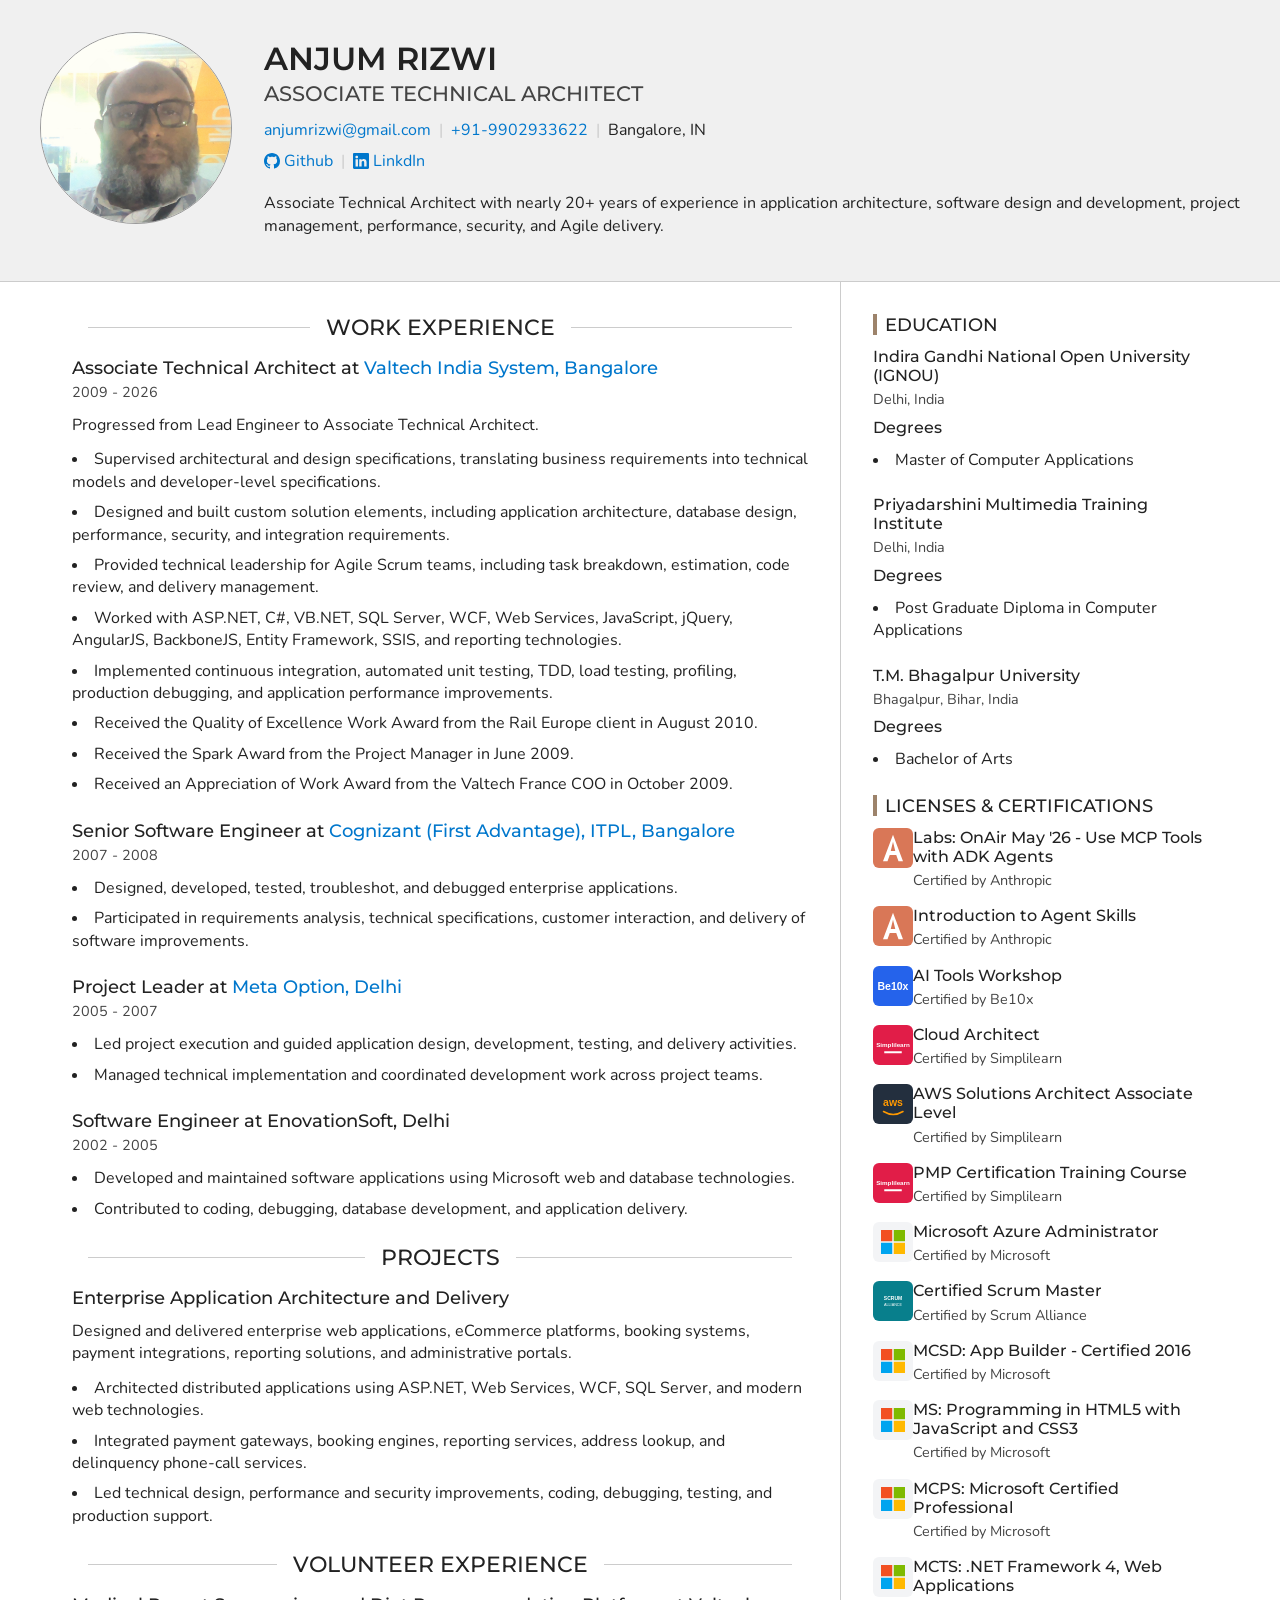
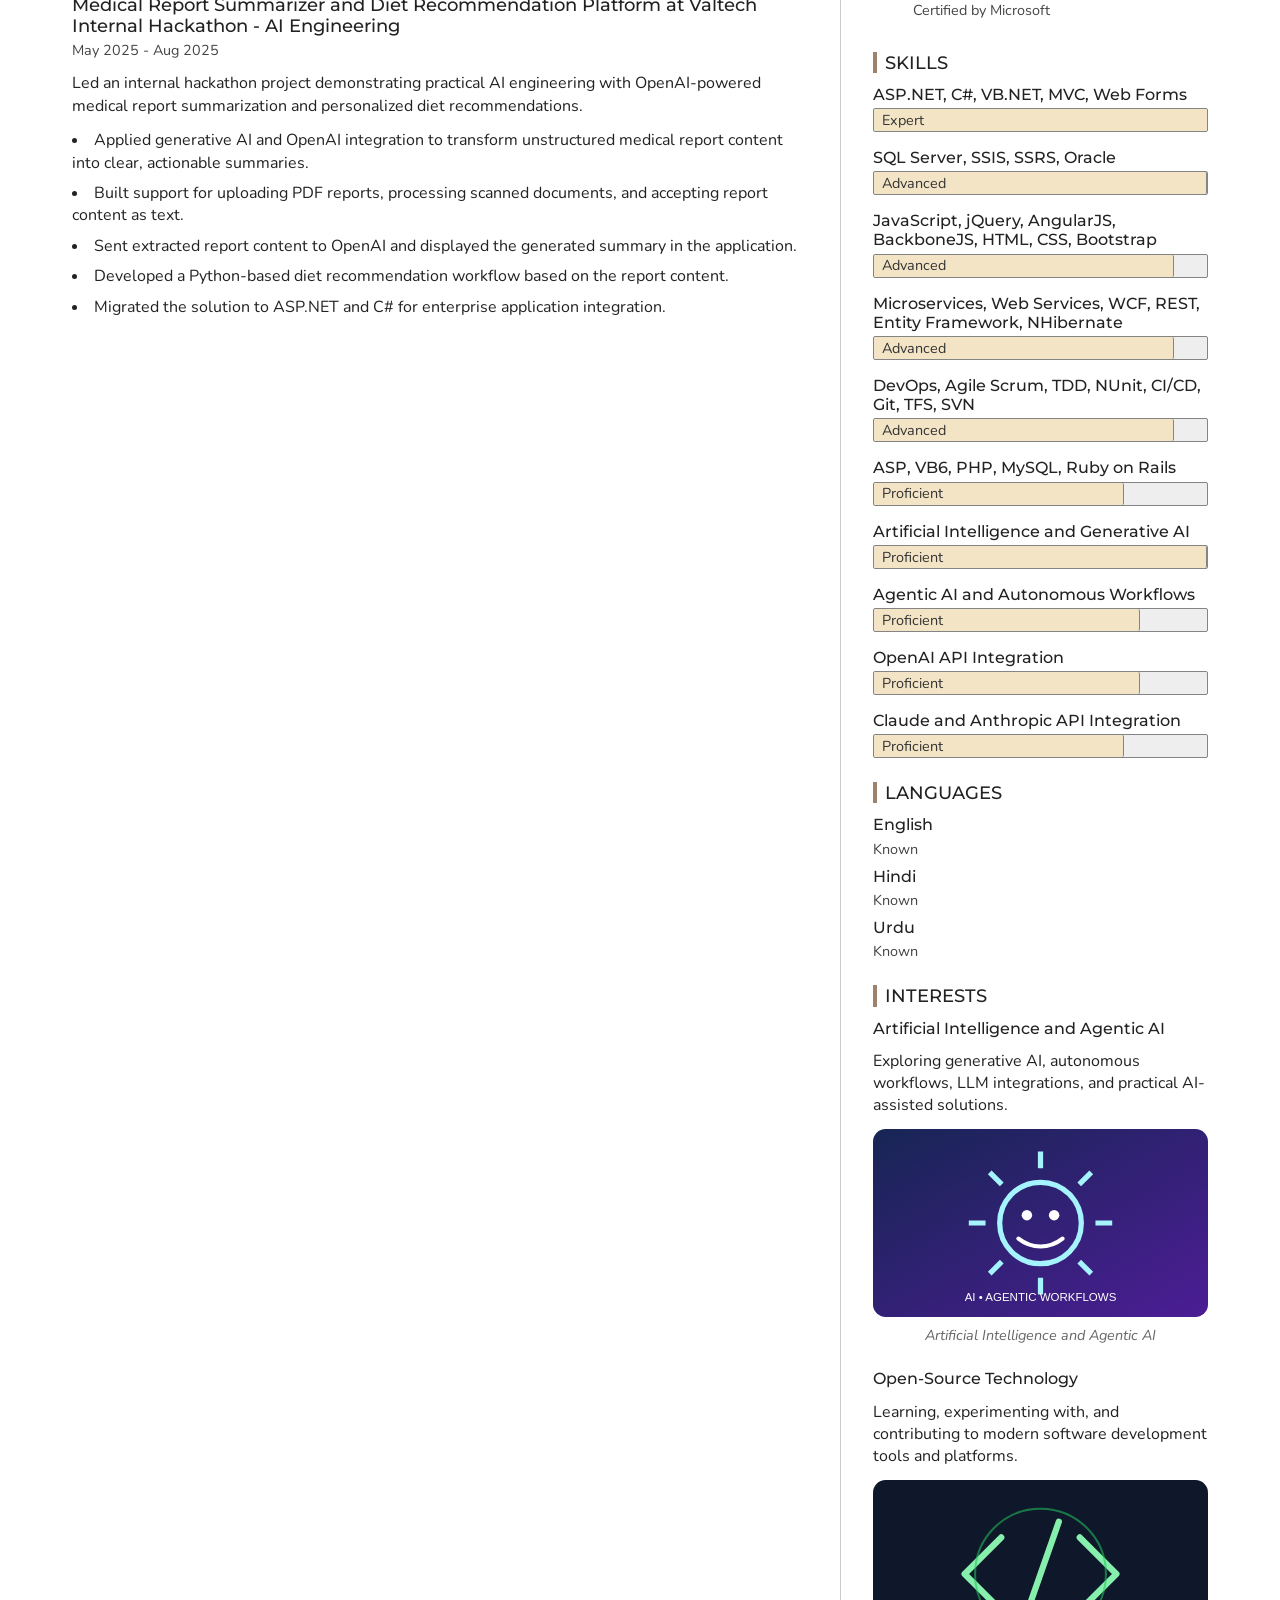
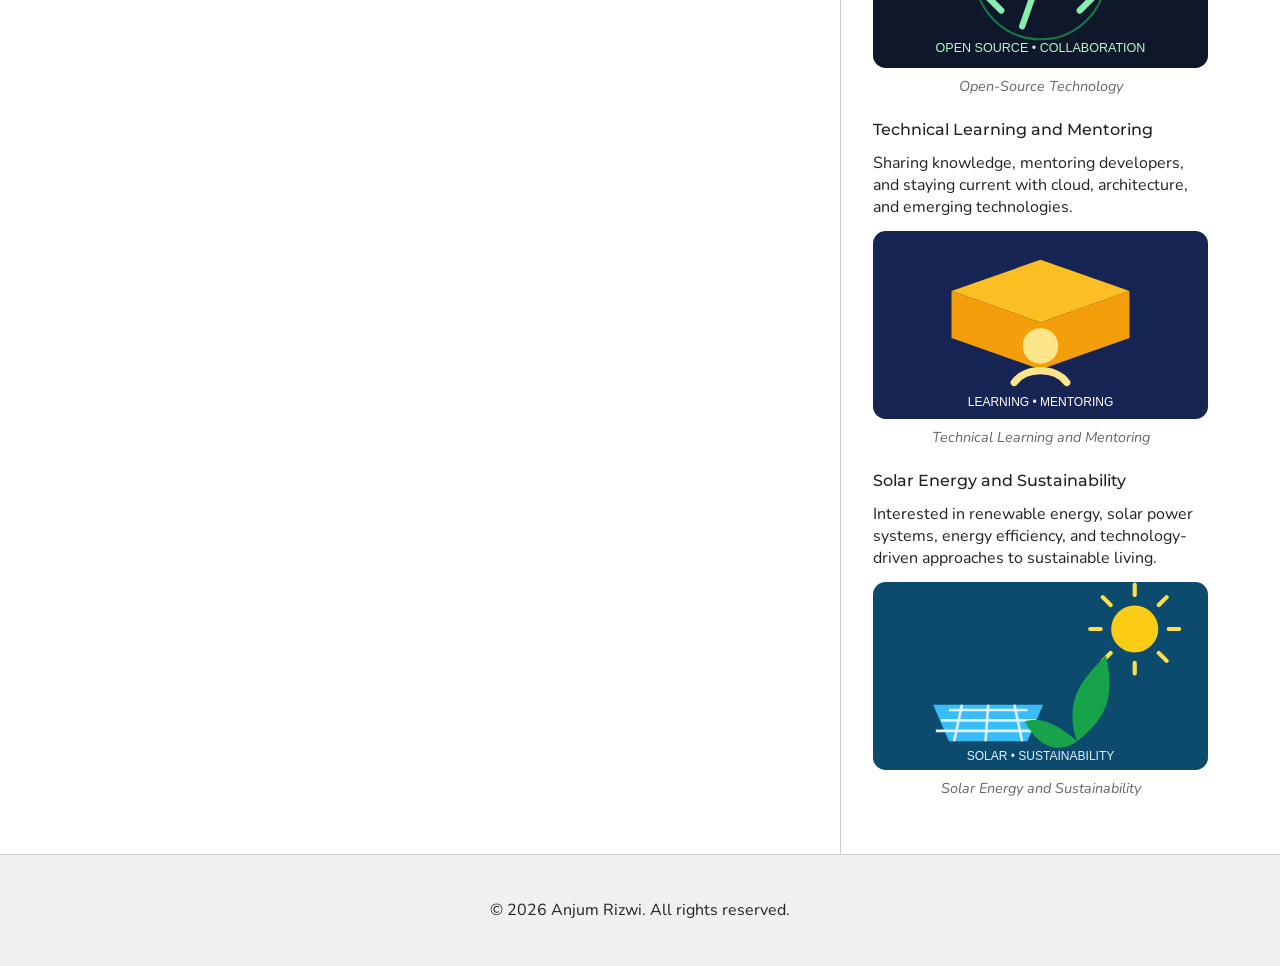
==== index.html @ 86818252 "Add Valtech recognition awards" ====
<!DOCTYPE html>
<html lang="en">
  <head>
    <meta charset="utf-8">
    <meta name="viewport" content="width=device-width, initial-scale=1">

    <!-- Site Info -->
    <title>Anjum Rizwi - Portfolio</title>
    <meta name="description" content="Anjum Rizwi - Associate Technical Architect with nearly 20+ years of experience in application architecture, software design and development, project management, performance, security, and Agile delivery.">
    <meta name="author" content="Anjum Rizwi">

    <!-- Open Graph Tags: The title of the page for social media sharing. It can match the title tag or be more descriptive. -->
    <meta property="og:title" content="Anjum Rizwi">

    <!-- Open Graph Tags: Typically set to "website" for static sites or "article" for content-heavy pages. -->
    <meta property="og:type" content="website">

    <!-- Open Graph Tags: The URL of the page, used to ensure link previews resolve to the correct page. -->
    <meta property="og:url" content="/index.html">

    <!-- Open Graph Tags: URL of an image that represents the page. Useful for link previews. -->
    <meta property="og:image" content="/portfolio_media/profile.jpg">

    <!-- Open Graph Tags: Provides an alternative text for the image to improve accessibility. -->
    <meta property="og:image:alt" content="Anjum Rizwi Profile Image">

    <!-- Preconnect for Google Fonts -->
    <link rel="preconnect" href="https://fonts.googleapis.com">
    <link rel="preconnect" href="https://fonts.gstatic.com" crossorigin>

    <!-- Custom Font -->
    <link href="https://fonts.googleapis.com/css2?family=Montserrat:ital,wght@0,100..900;1,100..900&family=Nunito:ital,wght@0,200..1000;1,200..1000&display=swap"
          rel="stylesheet">

    <!-- Stylesheet -->
    <link rel="stylesheet" href="css/modern_normalize.css" />
    <link rel="stylesheet" href="css/html5bp.css">
    <link rel="stylesheet" href="css/main.css">

    <!-- Set a theme color that matches your website's primary color -->
    <meta name="theme-color" content="#fafafa">

    <!-- Favicon for all browsers -->
    <link rel="icon" href="/favicon.ico" sizes="any">
    <link rel="icon" href="/icon.svg" type="image/svg+xml">

    <!-- Apple touch icon for iOS devices -->
    <link rel="apple-touch-icon" sizes="180x180" href="/icon.png">

    <!-- Web app manifest for Progressive Web Apps -->
    <link rel="manifest" href="/site.webmanifest">

    <!-- Content Security Policy: Uncomment to enhance security by restricting where content can be loaded from (useful for preventing certain attacks like XSS). Update if adding external sources (e.g., Google Fonts, Bootstrap CDN, analytics, etc). -->
    <!-- <meta http-equiv="Content-Security-Policy" content=" default-src 'self'; script-src 'self' code.jquery.com; style-src 'self' fonts.googleapis.com; font-src fonts.gstatic.com; img-src 'self' images.examplecdn.com; "> -->
  </head>

  <body>
    <header class="page-header">
      <div class="container">
        <div class="header-top flex-responsive">
          
            <img class="header-image"
                 width="256"
                 height="256"
                 src="portfolio_media/profile.jpg"
                 alt="Anjum Rizwi Profile Image" />
          
          <div class="header-info">
            <h1>Anjum Rizwi</h1>
            <h2 class="header-label">Associate Technical Architect</h2>
            
              <address>
                <ul class="inline-list flex-responsive">
                  
                    <li>
                      <a href="mailto:anjumrizwi@gmail.com">anjumrizwi@gmail.com</a>
                    </li>
                  
                  
                    <li>
                      <a href="tel:+919902933622">+91-9902933622</a>
                    </li>
                  
                  <li>Bangalore, IN</li>
                </ul>
              </address>
            
            
              <ul class="inline-list flex-responsive">
                
                  <li>
                    <a href="https://github.com/anjumrizwi"
                       rel="noopener noreferrer"
                       aria-label="Github"
                       class="link-with-icon">
                      <svg aria-hidden="true"
     xmlns="http://www.w3.org/2000/svg"
     role="img"
     width="16"
     height="16"
     fill="currentColor"
     class="bi bi-github"
     viewBox="0 0 16 16">
  <path d="M8 0C3.58 0 0 3.58 0 8c0 3.54 2.29 6.53 5.47 7.59.4.07.55-.17.55-.38 0-.19-.01-.82-.01-1.49-2.01.37-2.53-.49-2.69-.94-.09-.23-.48-.94-.82-1.13-.28-.15-.68-.52-.01-.53.63-.01 1.08.58 1.23.82.72 1.21 1.87.87 2.33.66.07-.52.28-.87.51-1.07-1.78-.2-3.64-.89-3.64-3.95 0-.87.31-1.59.82-2.15-.08-.2-.36-1.02.08-2.12 0 0 .67-.21 2.2.82.64-.18 1.32-.27 2-.27s1.36.09 2 .27c1.53-1.04 2.2-.82 2.2-.82.44 1.1.16 1.92.08 2.12.51.56.82 1.27.82 2.15 0 3.07-1.87 3.75-3.65 3.95.29.25.54.73.54 1.48 0 1.07-.01 1.93-.01 2.2 0 .21.15.46.55.38A8.01 8.01 0 0 0 16 8c0-4.42-3.58-8-8-8" />
</svg>

                      Github
                    </a>
                  </li>
                
                  <li>
                    <a href="https://www.linkedin.com/in/anjumrizwi/"
                       rel="noopener noreferrer"
                       aria-label="LinkdIn"
                       class="link-with-icon">
                      <svg aria-hidden="true"
     xmlns="http://www.w3.org/2000/svg"
     role="img"
     width="16"
     height="16"
     fill="currentColor"
     class="bi bi-linkedin"
     viewBox="0 0 16 16">
  <path d="M0 1.146C0 .513.526 0 1.175 0h13.65C15.474 0 16 .513 16 1.146v13.708c0 .633-.526 1.146-1.175 1.146H1.175C.526 16 0 15.487 0 14.854zm4.943 12.248V6.169H2.542v7.225zm-1.2-8.212c.837 0 1.358-.554 1.358-1.248-.015-.709-.52-1.248-1.342-1.248S2.4 3.226 2.4 3.934c0 .694.521 1.248 1.327 1.248zm4.908 8.212V9.359c0-.216.016-.432.08-.586.173-.431.568-.878 1.232-.878.869 0 1.216.662 1.216 1.634v3.865h2.401V9.25c0-2.22-1.184-3.252-2.764-3.252-1.274 0-1.845.7-2.165 1.193v.025h-.016l.016-.025V6.169h-2.4c.03.678 0 7.225 0 7.225z" />
</svg>

                      LinkdIn
                    </a>
                  </li>
                
              </ul>
            
            <p class="header-summary">Associate Technical Architect with nearly 20+ years of experience in application architecture, software design and development, project management, performance, security, and Agile delivery.</p>
          </div>
        </div>
      </div>
    </header>

    <div class="page-content">
      <div class="container">
        <main>
          
            <section>
              <h2 class="section-heading">Work Experience</h2>
              
                <section>
                  <h3>
                    
                      Associate Technical Architect at <a href="https://www.valtech.com/en-in/">Valtech India System, Bangalore</a>
                    
                  </h3>
                  
                    <p class="section-label">2009 - 2026</p>
                  
                  <p>Progressed from Lead Engineer to Associate Technical Architect.</p>
                  
                    <ul>
                      <li>Supervised architectural and design specifications, translating business requirements into technical models and developer-level specifications.</li><li>Designed and built custom solution elements, including application architecture, database design, performance, security, and integration requirements.</li><li>Provided technical leadership for Agile Scrum teams, including task breakdown, estimation, code review, and delivery management.</li><li>Worked with ASP.NET, C#, VB.NET, SQL Server, WCF, Web Services, JavaScript, jQuery, AngularJS, BackboneJS, Entity Framework, SSIS, and reporting technologies.</li><li>Implemented continuous integration, automated unit testing, TDD, load testing, profiling, production debugging, and application performance improvements.</li><li>Received the Quality of Excellence Work Award from the Rail Europe client in August 2010.</li><li>Received the Spark Award from the Project Manager in June 2009.</li><li>Received an Appreciation of Work Award from the Valtech France COO in October 2009.</li>
                    </ul>
                  
                </section>
              
                <section>
                  <h3>
                    
                      Senior Software Engineer at <a href="https://fadv.com/india/">Cognizant (First Advantage), ITPL, Bangalore</a>
                    
                  </h3>
                  
                    <p class="section-label">2007 - 2008</p>
                  
                  
                  
                    <ul>
                      <li>Designed, developed, tested, troubleshot, and debugged enterprise applications.</li><li>Participated in requirements analysis, technical specifications, customer interaction, and delivery of software improvements.</li>
                    </ul>
                  
                </section>
              
                <section>
                  <h3>
                    
                      Project Leader at <a href="https://www.metaoption.com/">Meta Option, Delhi</a>
                    
                  </h3>
                  
                    <p class="section-label">2005 - 2007</p>
                  
                  
                  
                    <ul>
                      <li>Led project execution and guided application design, development, testing, and delivery activities.</li><li>Managed technical implementation and coordinated development work across project teams.</li>
                    </ul>
                  
                </section>
              
                <section>
                  <h3>
                    
                      Software Engineer at EnovationSoft, Delhi
                    
                  </h3>
                  
                    <p class="section-label">2002 - 2005</p>
                  
                  
                  
                    <ul>
                      <li>Developed and maintained software applications using Microsoft web and database technologies.</li><li>Contributed to coding, debugging, database development, and application delivery.</li>
                    </ul>
                  
                </section>
              
            </section>
          

          
            <section>
              <h2 class="section-heading">Projects</h2>
              
                <section>
                  <h3>
                    
                      Enterprise Application Architecture and Delivery
                    
                  </h3>
                  <p>Designed and delivered enterprise web applications, eCommerce platforms, booking systems, payment integrations, reporting solutions, and administrative portals.</p>
                  
                    <ul>
                      <li>Architected distributed applications using ASP.NET, Web Services, WCF, SQL Server, and modern web technologies.</li><li>Integrated payment gateways, booking engines, reporting services, address lookup, and delinquency phone-call services.</li><li>Led technical design, performance and security improvements, coding, debugging, testing, and production support.</li>
                    </ul>
                  
                  
                </section>
              
            </section>
          

          
            <section>
              <h2 class="section-heading">Volunteer Experience</h2>
              
                <section>
                  <h3>
                    
                      Medical Report Summarizer and Diet Recommendation Platform at Valtech Internal Hackathon - AI Engineering
                    
                  </h3>
                  
                    <p class="section-label">May 2025 - Aug 2025</p>
                  
                  <p>Led an internal hackathon project demonstrating practical AI engineering with OpenAI-powered medical report summarization and personalized diet recommendations.</p>
                  
                    <ul>
                      <li>Applied generative AI and OpenAI integration to transform unstructured medical report content into clear, actionable summaries.</li><li>Built support for uploading PDF reports, processing scanned documents, and accepting report content as text.</li><li>Sent extracted report content to OpenAI and displayed the generated summary in the application.</li><li>Developed a Python-based diet recommendation workflow based on the report content.</li><li>Migrated the solution to ASP.NET and C# for enterprise application integration.</li>
                    </ul>
                  
                </section>
              
            </section>
          

          
        </main>

        <!-- Sidebar Section -->
        <aside>
          
            <section>
              <h2 class="section-heading">Education</h2>
              
                <section>
                  <h3>
                    
                      Indira Gandhi National Open University (IGNOU)
                    
                  </h3>
                  <p class="section-label">Delhi, India</p>
                  
                    <h4>Degrees</h4>
                    <ul>
                      <li>Master of Computer Applications</li>
                    </ul>
                  
                  
                  
                </section>
              
                <section>
                  <h3>
                    
                      Priyadarshini Multimedia Training Institute
                    
                  </h3>
                  <p class="section-label">Delhi, India</p>
                  
                    <h4>Degrees</h4>
                    <ul>
                      <li>Post Graduate Diploma in Computer Applications</li>
                    </ul>
                  
                  
                  
                </section>
              
                <section>
                  <h3>
                    
                      T.M. Bhagalpur University
                    
                  </h3>
                  <p class="section-label">Bhagalpur, Bihar, India</p>
                  
                    <h4>Degrees</h4>
                    <ul>
                      <li>Bachelor of Arts</li>
                    </ul>
                  
                  
                  
                </section>
              
            </section>
          

          
            <section>
              <h2 class="section-heading">Licenses &amp; Certifications</h2>
              <ul class="unstyled-list">
                
                  <li>
                    <div class="flex-responsive">
                      <img width="40"
                           height="40"
                           src="img/certifications/anthropic.svg"
                           alt="Anthropic logo">
                      <div>
                        <h3>Labs: OnAir May &#39;26 - Use MCP Tools with ADK Agents</h3>
                        <p class="section-label">Certified by Anthropic</p>
                      </div>
                    </div>
                  </li>
                
                  <li>
                    <div class="flex-responsive">
                      <img width="40"
                           height="40"
                           src="img/certifications/anthropic.svg"
                           alt="Anthropic logo">
                      <div>
                        <h3>Introduction to Agent Skills</h3>
                        <p class="section-label">Certified by Anthropic</p>
                      </div>
                    </div>
                  </li>
                
                  <li>
                    <div class="flex-responsive">
                      <img width="40"
                           height="40"
                           src="img/certifications/be10x.svg"
                           alt="Be10x logo">
                      <div>
                        <h3>AI Tools Workshop</h3>
                        <p class="section-label">Certified by Be10x</p>
                      </div>
                    </div>
                  </li>
                
                  <li>
                    <div class="flex-responsive">
                      <img width="40"
                           height="40"
                           src="img/certifications/simplilearn.svg"
                           alt="Simplilearn logo">
                      <div>
                        <h3>Cloud Architect</h3>
                        <p class="section-label">Certified by Simplilearn</p>
                      </div>
                    </div>
                  </li>
                
                  <li>
                    <div class="flex-responsive">
                      <img width="40"
                           height="40"
                           src="img/certifications/amazonaws.svg"
                           alt="Simplilearn logo">
                      <div>
                        <h3>AWS Solutions Architect Associate Level</h3>
                        <p class="section-label">Certified by Simplilearn</p>
                      </div>
                    </div>
                  </li>
                
                  <li>
                    <div class="flex-responsive">
                      <img width="40"
                           height="40"
                           src="img/certifications/simplilearn.svg"
                           alt="Simplilearn logo">
                      <div>
                        <h3>PMP Certification Training Course</h3>
                        <p class="section-label">Certified by Simplilearn</p>
                      </div>
                    </div>
                  </li>
                
                  <li>
                    <div class="flex-responsive">
                      <img width="40"
                           height="40"
                           src="img/certifications/microsoft.svg"
                           alt="Microsoft logo">
                      <div>
                        <h3>Microsoft Azure Administrator</h3>
                        <p class="section-label">Certified by Microsoft</p>
                      </div>
                    </div>
                  </li>
                
                  <li>
                    <div class="flex-responsive">
                      <img width="40"
                           height="40"
                           src="img/certifications/scrumalliance.svg"
                           alt="Scrum Alliance logo">
                      <div>
                        <h3>Certified Scrum Master</h3>
                        <p class="section-label">Certified by Scrum Alliance</p>
                      </div>
                    </div>
                  </li>
                
                  <li>
                    <div class="flex-responsive">
                      <img width="40"
                           height="40"
                           src="img/certifications/microsoft.svg"
                           alt="Microsoft logo">
                      <div>
                        <h3>MCSD: App Builder - Certified 2016</h3>
                        <p class="section-label">Certified by Microsoft</p>
                      </div>
                    </div>
                  </li>
                
                  <li>
                    <div class="flex-responsive">
                      <img width="40"
                           height="40"
                           src="img/certifications/microsoft.svg"
                           alt="Microsoft logo">
                      <div>
                        <h3>MS: Programming in HTML5 with JavaScript and CSS3</h3>
                        <p class="section-label">Certified by Microsoft</p>
                      </div>
                    </div>
                  </li>
                
                  <li>
                    <div class="flex-responsive">
                      <img width="40"
                           height="40"
                           src="img/certifications/microsoft.svg"
                           alt="Microsoft logo">
                      <div>
                        <h3>MCPS: Microsoft Certified Professional</h3>
                        <p class="section-label">Certified by Microsoft</p>
                      </div>
                    </div>
                  </li>
                
                  <li>
                    <div class="flex-responsive">
                      <img width="40"
                           height="40"
                           src="img/certifications/microsoft.svg"
                           alt="Microsoft logo">
                      <div>
                        <h3>MCTS: .NET Framework 4, Web Applications</h3>
                        <p class="section-label">Certified by Microsoft</p>
                      </div>
                    </div>
                  </li>
                
              </ul>
            </section>
          

          
            <section>
              <h2 class="section-heading">Skills</h2>
              <ul class="unstyled-list">
                
                  <li>
                    <h3>ASP.NET, C#, VB.NET, MVC, Web Forms</h3>
                    <div class="skill-bar">
                      <div class="skill-bar-fill w-100"
                           role="meter"
                           aria-valuenow="100"
                           aria-valuemin="0"
                           aria-valuemax="100">
                        <span class="skill-bar-label">Expert</span>
                      </div>
                    </div>
                  </li>
                
                  <li>
                    <h3>SQL Server, SSIS, SSRS, Oracle</h3>
                    <div class="skill-bar">
                      <div class="skill-bar-fill w-95"
                           role="meter"
                           aria-valuenow="95"
                           aria-valuemin="0"
                           aria-valuemax="100">
                        <span class="skill-bar-label">Advanced</span>
                      </div>
                    </div>
                  </li>
                
                  <li>
                    <h3>JavaScript, jQuery, AngularJS, BackboneJS, HTML, CSS, Bootstrap</h3>
                    <div class="skill-bar">
                      <div class="skill-bar-fill w-90"
                           role="meter"
                           aria-valuenow="90"
                           aria-valuemin="0"
                           aria-valuemax="100">
                        <span class="skill-bar-label">Advanced</span>
                      </div>
                    </div>
                  </li>
                
                  <li>
                    <h3>Microservices, Web Services, WCF, REST, Entity Framework, NHibernate</h3>
                    <div class="skill-bar">
                      <div class="skill-bar-fill w-90"
                           role="meter"
                           aria-valuenow="90"
                           aria-valuemin="0"
                           aria-valuemax="100">
                        <span class="skill-bar-label">Advanced</span>
                      </div>
                    </div>
                  </li>
                
                  <li>
                    <h3>DevOps, Agile Scrum, TDD, NUnit, CI/CD, Git, TFS, SVN</h3>
                    <div class="skill-bar">
                      <div class="skill-bar-fill w-90"
                           role="meter"
                           aria-valuenow="90"
                           aria-valuemin="0"
                           aria-valuemax="100">
                        <span class="skill-bar-label">Advanced</span>
                      </div>
                    </div>
                  </li>
                
                  <li>
                    <h3>ASP, VB6, PHP, MySQL, Ruby on Rails</h3>
                    <div class="skill-bar">
                      <div class="skill-bar-fill w-75"
                           role="meter"
                           aria-valuenow="75"
                           aria-valuemin="0"
                           aria-valuemax="100">
                        <span class="skill-bar-label">Proficient</span>
                      </div>
                    </div>
                  </li>
                
                  <li>
                    <h3>Artificial Intelligence and Generative AI</h3>
                    <div class="skill-bar">
                      <div class="skill-bar-fill w-85"
                           role="meter"
                           aria-valuenow="85"
                           aria-valuemin="0"
                           aria-valuemax="100">
                        <span class="skill-bar-label">Proficient</span>
                      </div>
                    </div>
                  </li>
                
                  <li>
                    <h3>Agentic AI and Autonomous Workflows</h3>
                    <div class="skill-bar">
                      <div class="skill-bar-fill w-80"
                           role="meter"
                           aria-valuenow="80"
                           aria-valuemin="0"
                           aria-valuemax="100">
                        <span class="skill-bar-label">Proficient</span>
                      </div>
                    </div>
                  </li>
                
                  <li>
                    <h3>OpenAI API Integration</h3>
                    <div class="skill-bar">
                      <div class="skill-bar-fill w-80"
                           role="meter"
                           aria-valuenow="80"
                           aria-valuemin="0"
                           aria-valuemax="100">
                        <span class="skill-bar-label">Proficient</span>
                      </div>
                    </div>
                  </li>
                
                  <li>
                    <h3>Claude and Anthropic API Integration</h3>
                    <div class="skill-bar">
                      <div class="skill-bar-fill w-75"
                           role="meter"
                           aria-valuenow="75"
                           aria-valuemin="0"
                           aria-valuemax="100">
                        <span class="skill-bar-label">Proficient</span>
                      </div>
                    </div>
                  </li>
                
              </ul>
            </section>
          

          
            <section>
              <h2 class="section-heading">Languages</h2>
              <ul class="unstyled-list">
                
                  <li>
                    <h3>English</h3>
                    <p class="section-label">Known</p>
                  </li>
                
                  <li>
                    <h3>Hindi</h3>
                    <p class="section-label">Known</p>
                  </li>
                
                  <li>
                    <h3>Urdu</h3>
                    <p class="section-label">Known</p>
                  </li>
                
              </ul>
            </section>
          

          
            <section>
              <h2 class="section-heading">Interests</h2>
              
                <section>
                  <h3>Artificial Intelligence and Agentic AI</h3>
                  <p>Exploring generative AI, autonomous workflows, LLM integrations, and practical AI-assisted solutions.</p>
                  
                    <div class="gallery side-gallery">
                      
                        <figure>
                          <img width="600"
                               height="338"
                               src="portfolio_media/interest-ai.svg"
                               alt="Artificial Intelligence and Agentic AI">
                          <figcaption>Artificial Intelligence and Agentic AI</figcaption>
                        </figure>
                      
                    </div>
                  
                </section>
              
                <section>
                  <h3>Open-Source Technology</h3>
                  <p>Learning, experimenting with, and contributing to modern software development tools and platforms.</p>
                  
                    <div class="gallery side-gallery">
                      
                        <figure>
                          <img width="600"
                               height="338"
                               src="portfolio_media/interest-open-source.svg"
                               alt="Open-Source Technology">
                          <figcaption>Open-Source Technology</figcaption>
                        </figure>
                      
                    </div>
                  
                </section>
              
                <section>
                  <h3>Technical Learning and Mentoring</h3>
                  <p>Sharing knowledge, mentoring developers, and staying current with cloud, architecture, and emerging technologies.</p>
                  
                    <div class="gallery side-gallery">
                      
                        <figure>
                          <img width="600"
                               height="338"
                               src="portfolio_media/interest-mentoring.svg"
                               alt="Technical Learning and Mentoring">
                          <figcaption>Technical Learning and Mentoring</figcaption>
                        </figure>
                      
                    </div>
                  
                </section>
              
                <section>
                  <h3>Solar Energy and Sustainability</h3>
                  <p>Interested in renewable energy, solar power systems, energy efficiency, and technology-driven approaches to sustainable living.</p>
                  
                    <div class="gallery side-gallery">
                      
                        <figure>
                          <img width="600"
                               height="338"
                               src="portfolio_media/interest-solar.svg"
                               alt="Solar Energy and Sustainability">
                          <figcaption>Solar Energy and Sustainability</figcaption>
                        </figure>
                      
                    </div>
                  
                </section>
              
            </section>
          
        </aside>
      </div>
    </div>

    <footer class="page-footer">
      <div class="container">
        <p>© 2026 Anjum Rizwi. All rights reserved.</p>
      </div>
    </footer>

    <script src="js/app.js"></script>
  </body>
</html>
---- css/html5bp.css ----
/*! HTML5 Boilerplate v9.0.1 | MIT License | https://html5boilerplate.com/ */

/* main.css 3.0.0 | MIT License | https://github.com/h5bp/main.css#readme */
/*
 * What follows is the result of much research on cross-browser styling.
 * Credit left inline and big thanks to Nicolas Gallagher, Jonathan Neal,
 * Kroc Camen, and the H5BP dev community and team.
 */

/* ==========================================================================
   Base styles: opinionated defaults
   ========================================================================== */

html {
  color: #222;
  font-size: 1em;
  line-height: 1.4;
}

/*
 * Remove text-shadow in selection highlight:
 * https://twitter.com/miketaylr/status/12228805301
 *
 * Customize the background color to match your design.
 */

::-moz-selection {
  background: #b3d4fc;
  text-shadow: none;
}

::selection {
  background: #b3d4fc;
  text-shadow: none;
}

/*
 * A better looking default horizontal rule
 */

hr {
  display: block;
  height: 1px;
  border: 0;
  border-top: 1px solid #ccc;
  margin: 1em 0;
  padding: 0;
}

/*
 * Remove the gap between audio, canvas, iframes,
 * images, videos and the bottom of their containers:
 * https://github.com/h5bp/html5-boilerplate/issues/440
 */

audio,
canvas,
iframe,
img,
svg,
video {
  vertical-align: middle;
}

/*
 * Remove default fieldset styles.
 */

fieldset {
  border: 0;
  margin: 0;
  padding: 0;
}

/*
 * Allow only vertical resizing of textareas.
 */

textarea {
  resize: vertical;
}

/* ==========================================================================
   Author's custom styles
   ========================================================================== */

/* ==========================================================================
   Helper classes
   ========================================================================== */

/*
 * Hide visually and from screen readers
 */

.hidden,
[hidden] {
  display: none !important;
}

/*
 * Hide only visually, but have it available for screen readers:
 * https://snook.ca/archives/html_and_css/hiding-content-for-accessibility
 *
 * 1. For long content, line feeds are not interpreted as spaces and small width
 *    causes content to wrap 1 word per line:
 *    https://medium.com/@jessebeach/beware-smushed-off-screen-accessible-text-5952a4c2cbfe
 */

.visually-hidden {
  border: 0;
  clip: rect(0, 0, 0, 0);
  height: 1px;
  margin: -1px;
  overflow: hidden;
  padding: 0;
  position: absolute;
  white-space: nowrap;
  width: 1px;
  /* 1 */
}

/*
 * Extends the .visually-hidden class to allow the element
 * to be focusable when navigated to via the keyboard:
 * https://www.drupal.org/node/897638
 */

.visually-hidden.focusable:active,
.visually-hidden.focusable:focus {
  clip: auto;
  height: auto;
  margin: 0;
  overflow: visible;
  position: static;
  white-space: inherit;
  width: auto;
}

/*
 * Hide visually and from screen readers, but maintain layout
 */

.invisible {
  visibility: hidden;
}

/*
 * Clearfix: contain floats
 *
 * The use of `table` rather than `block` is only necessary if using
 * `::before` to contain the top-margins of child elements.
 */

.clearfix::before,
.clearfix::after {
  content: "";
  display: table;
}

.clearfix::after {
  clear: both;
}

/* ==========================================================================
   EXAMPLE Media Queries for Responsive Design.
   These examples override the primary ('mobile first') styles.
   Modify as content requires.
   ========================================================================== */

@media only screen and (min-width: 35em) {
  /* Style adjustments for viewports that meet the condition */
}

@media print,
  (-webkit-min-device-pixel-ratio: 1.25),
  (min-resolution: 1.25dppx),
  (min-resolution: 120dpi) {
  /* Style adjustments for high resolution devices */
}

/* ==========================================================================
   Print styles.
   Inlined to avoid the additional HTTP request:
   https://www.phpied.com/delay-loading-your-print-css/
   ========================================================================== */

@media print {
  *,
  *::before,
  *::after {
    background: #fff !important;
    color: #000 !important;
    /* Black prints faster */
    box-shadow: none !important;
    text-shadow: none !important;
  }

  a,
  a:visited {
    text-decoration: underline;
  }

  a[href]::after {
    content: " (" attr(href) ")";
  }

  abbr[title]::after {
    content: " (" attr(title) ")";
  }

  /*
   * Don't show links that are fragment identifiers,
   * or use the `javascript:` pseudo protocol
   */
  a[href^="#"]::after,
  a[href^="javascript:"]::after {
    content: "";
  }

  pre {
    white-space: pre-wrap !important;
  }

  pre,
  blockquote {
    border: 1px solid #999;
    page-break-inside: avoid;
  }

  tr,
  img {
    page-break-inside: avoid;
  }

  p,
  h2,
  h3 {
    orphans: 3;
    widows: 3;
  }

  h2,
  h3 {
    page-break-after: avoid;
  }
}
---- css/main.css ----
:root {
  --link-color: #0077cc;
  --link-color-hover: #00487c;
  --header-footer-bg-color: #f0f0f0;
  --aside-accent-color: #9d836b;
  --skill-bar-fill-color: #f3e4c6;
  --blockquote-bg-color: #f7fafc;
  --blockquote-accent-color: #4a5568;
  --blockquote-text-color: #4a5568;
  --spacing-inline: 0.5rem;
}

/* Base Styles */
body {
  font-family: "Nunito", "Segoe UI", "Helvetica Neue", Helvetica, Arial,
    sans-serif;
  font-weight: 400;
  display: grid;
  grid-template-rows: auto 1fr auto;
  min-height: 100vh;
}

h1,
h2,
h3,
h4,
h5,
h6 {
  margin: 0;
  font-family: "Montserrat", "Segoe UI", "Helvetica Neue", Helvetica, Arial,
    sans-serif;
  font-weight: 400;
  line-height: 1.2;
}

h1 {
  font-size: 2rem;
  font-weight: 600;
  text-transform: uppercase;
}

h2 {
  font-size: 1.4rem;
  font-weight: 500;
  text-transform: uppercase;
}

h3 {
  font-size: 1.1rem;
  font-weight: 500;
}

h4 {
  font-size: 1rem;
  font-weight: 500;
}

h5 {
  font-size: 1rem;
  font-weight: 500;
}

h6 {
  font-size: 1rem;
  font-weight: 500;
}

p {
  margin: 0.75rem 0;
}

a {
  color: var(--link-color) !important;
  text-decoration: none;
}

a:hover {
  color: var(--link-color-hover);
  text-decoration: underline;
}

address {
  font-style: normal;
}

figure,
ul {
  margin: 0;
  padding: 0;
}

header,
main,
aside,
footer {
  padding: 2rem;
}

header {
  padding-bottom: 0.5rem;
}

aside {
  border-top: 1px solid #ccc;
}

footer {
  text-align: center;
}

section {
  margin-bottom: 1.5rem;
}

/* Utility */
.block {
  display: block;
  margin: 0.25rem 0;
}

.flex-responsive {
  display: flex;
  flex-direction: column;
  align-items: center;
  text-align: center;
}

/* Main Layout */
.container {
  width: 100%;
  max-width: 1200px;
  margin: 0 auto;
}

.page-content .container {
  display: grid;
  grid-template-columns: 1fr;
}

.page-header,
.page-footer {
  background: var(--header-footer-bg-color);
}

.page-header {
  border-bottom: 1px solid #ccc;
}

.page-header .container {
  display: flex;
  flex-direction: column;
}

.header-top {
  gap: 1rem;
}

.header-image {
  width: 100%;
  max-width: 256px;
  aspect-ratio: 1 / 1;
  border-radius: 50%;
  object-fit: cover;
  border: 1px solid #999;
}

.header-info ul {
  margin: 1rem 0;
}

.link-with-icon {
  display: flex;
  align-items: center;
  gap: 0.25rem;
}

.header-label {
  font-size: 1.3rem;
  color: #444;
  margin-top: 0.2rem;
  margin-bottom: 0.8rem;
}

.header-summary {
  margin: 1.25rem 0;
}

.page-footer {
  border-top: 1px solid #ccc;
}

.section-heading {
  display: flex;
  align-items: center;
  text-align: center;
  margin-bottom: 1rem;
}

.section-heading::before,
.section-heading::after {
  content: "";
  flex: 1;
  border-bottom: 1px solid #ccc;
  margin: 0 1rem;
}

aside .section-heading {
  align-items: flex-start;
  text-align: left;
  border-left: 4px solid var(--aside-accent-color);
  padding-left: 0.5rem;
  margin-bottom: 0.75rem;
}

aside .section-heading::before,
aside .section-heading::after {
  content: none;
}

.section-label {
  font-size: 0.9rem;
  color: #444;
  margin-top: 0.25rem;
  margin-bottom: 0.5rem;
}

/* Images */
img {
  max-width: 100%;
  height: auto;
}

.gallery {
  display: grid;
  gap: 1rem;
  justify-items: center;
  margin: 0.5rem 0;
}

.main-gallery {
  grid-template-columns: 1fr;
}

.side-gallery {
  grid-template-columns: 1fr;
}

figcaption {
  text-align: center;
  color: #666;
  font-size: 0.9rem;
  margin-top: 0.5rem;
  font-style: italic;
}

/* Lists */
main ul,
aside ul {
  list-style-type: disc;
  list-style-position: inside;
  padding-left: 0;
  margin: 0.75rem 0;
}

main li,
aside li {
  margin-bottom: 0.5rem;
}

.unstyled-list {
  list-style: none;
}

.inline-list {
  list-style: none;
  gap: 0.25rem;
}

.inline-list li {
  display: flex; /* This is for HTML Whitespace Issues */
}

/* Skillbars */
.skill-bar {
  width: 100%;
  height: 1.5rem;
  margin-top: 0.25rem;
  margin-bottom: 1rem;
  background: #eee;
  border: 1px solid #848484;
  border-radius: 2px;
  overflow: hidden;
}

.skill-bar-fill {
  height: 100%;
  background: var(--skill-bar-fill-color) !important;
  border-right: 1px solid #848484;
  border-radius: 2px;
  display: flex;
  align-items: center;
  padding-left: 0.5rem;
}

.skill-bar-label {
  color: #333;
  font-size: 0.9rem;
  white-space: nowrap;
}

.w-0 {
  width: 0%;
}

.w-10 {
  width: 10%;
}

.w-20 {
  width: 20%;
}

.w-25 {
  width: 25%;
}

.w-30 {
  width: 30%;
}

.w-40 {
  width: 40%;
}

.w-50 {
  width: 50%;
}

.w-60 {
  width: 60%;
}

.w-70 {
  width: 70%;
}

.w-75 {
  width: 75%;
}

.w-80 {
  width: 80%;
}

.w-90 {
  width: 90%;
}

.w-100 {
  width: 100%;
  border-right: none;
}

/* Blockquotes */
blockquote {
  margin: 1rem 2rem;
  padding: 1.5rem 2rem;
  background-color: var(--blockquote-bg-color);
  border-left: 4px solid var(--blockquote-accent-color);
  font-style: italic;
  color: var(--blockquote-text-color);
  line-height: 1.6;
  border-radius: 0 4px 4px 0;
  box-shadow: 0 1px 3px rgba(0, 0, 0, 0.1);
}

@media (min-width: 37.5rem) {
  .main-gallery {
    grid-template-columns: repeat(3, 1fr);
  }

  .side-gallery {
    grid-template-columns: repeat(2, 1fr);
  }
}

@media (min-width: 48rem) {
  aside {
    border-top: none;
    border-left: 1px solid #ccc;
  }

  aside h1 {
    font-size: 1.4rem;
  }

  aside h2 {
    font-size: 1.1rem;
  }

  aside h3 {
    font-size: 1rem;
  }

  aside h4 {
    font-size: 1rem;
  }

  aside h5 {
    font-size: 1rem;
  }

  aside h6 {
    font-size: 1rem;
  }

  header {
    padding-bottom: 1.5rem;
  }

  .flex-responsive {
    flex-direction: row;
    align-items: flex-start;
    text-align: left;
  }

  .page-content .container {
    grid-template-columns: 2fr 1fr;
  }

  .header-top {
    gap: 2rem;
  }

  .header-image {
    max-width: 192px;
  }

  .header-info {
    margin-top: 0.5rem;
  }

  .page-header ul {
    margin: 0.5rem 0;
  }

  .inline-list {
    gap: var(--spacing-inline);
  }

  .inline-list li:not(:last-child)::after {
    content: "|";
    margin-left: var(--spacing-inline);
    color: #ccc;
  }

  .side-gallery {
    grid-template-columns: 1fr;
  }
}

@media print {
  .skill-bar-label {
    background: transparent !important;
    background-color: transparent !important;
    mix-blend-mode: darken;
  }

  body {
    -webkit-print-color-adjust: exact !important;
    print-color-adjust: exact !important;
  }
}
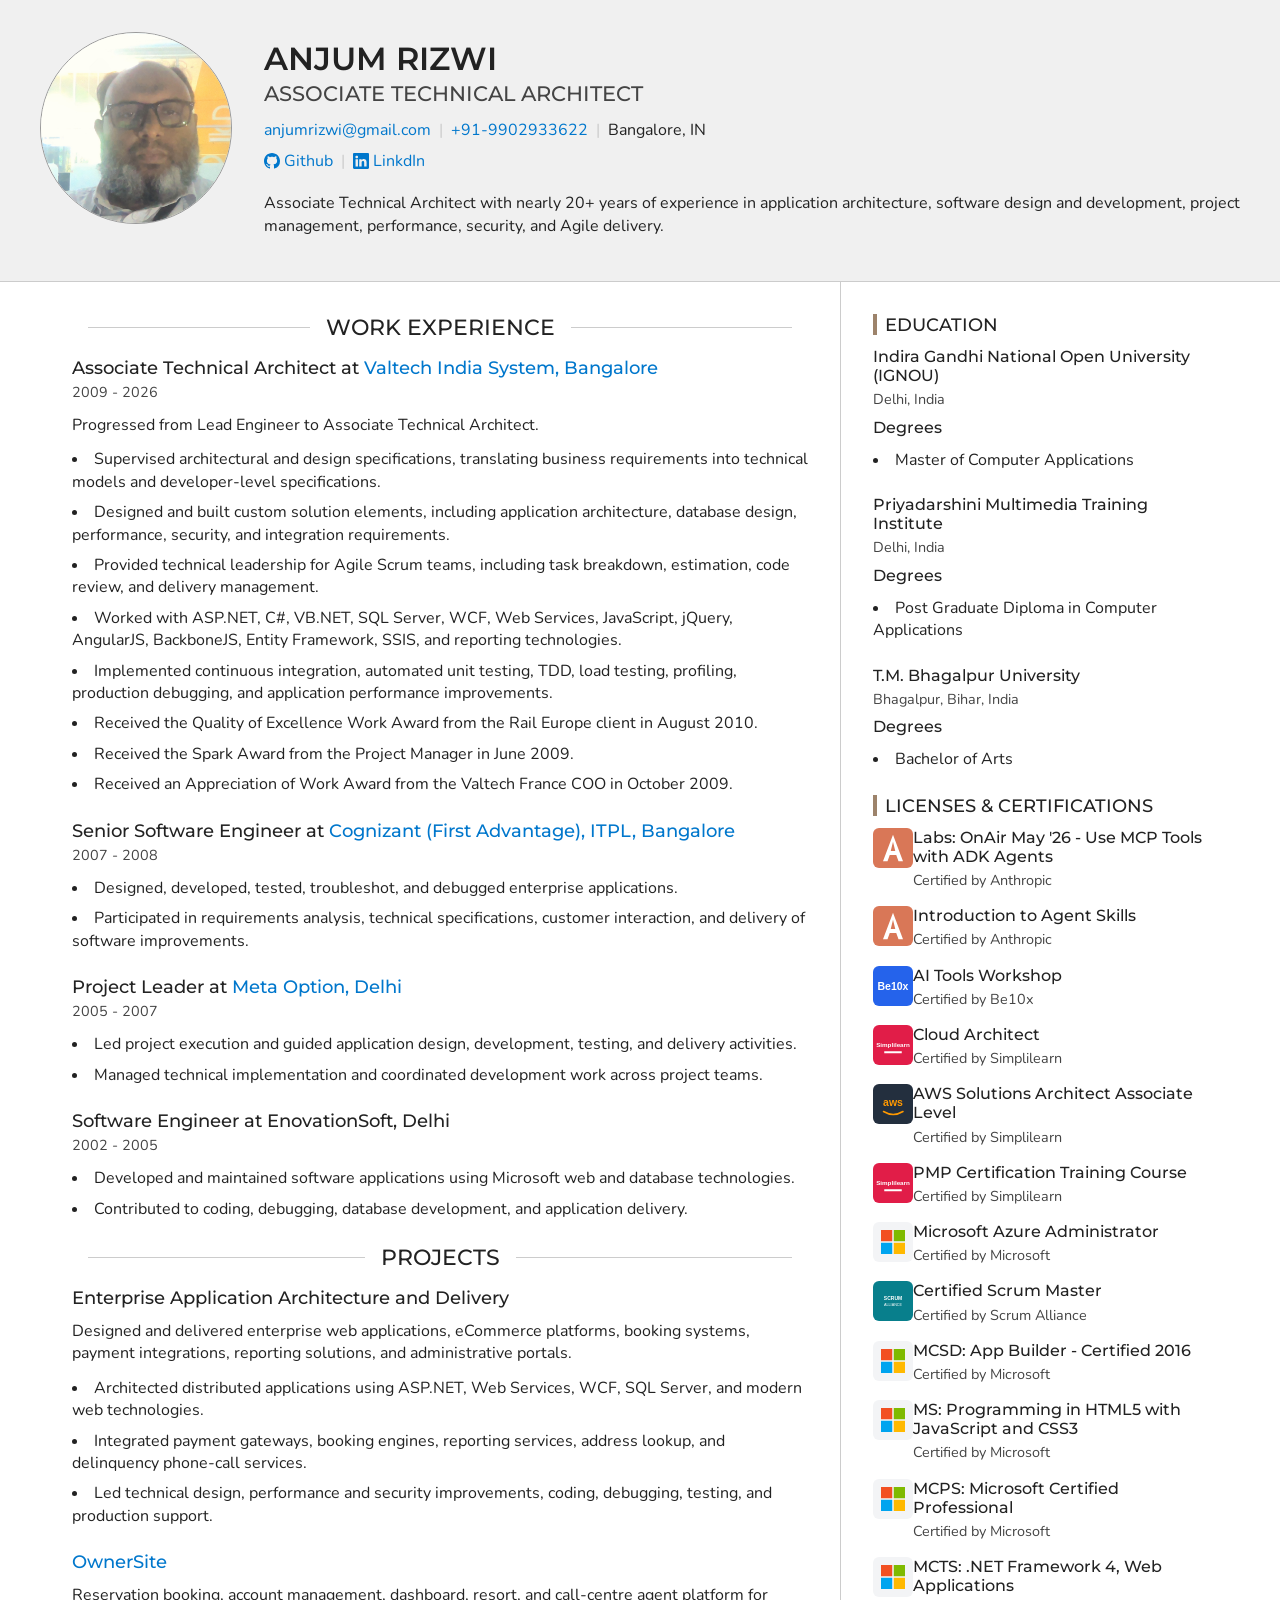
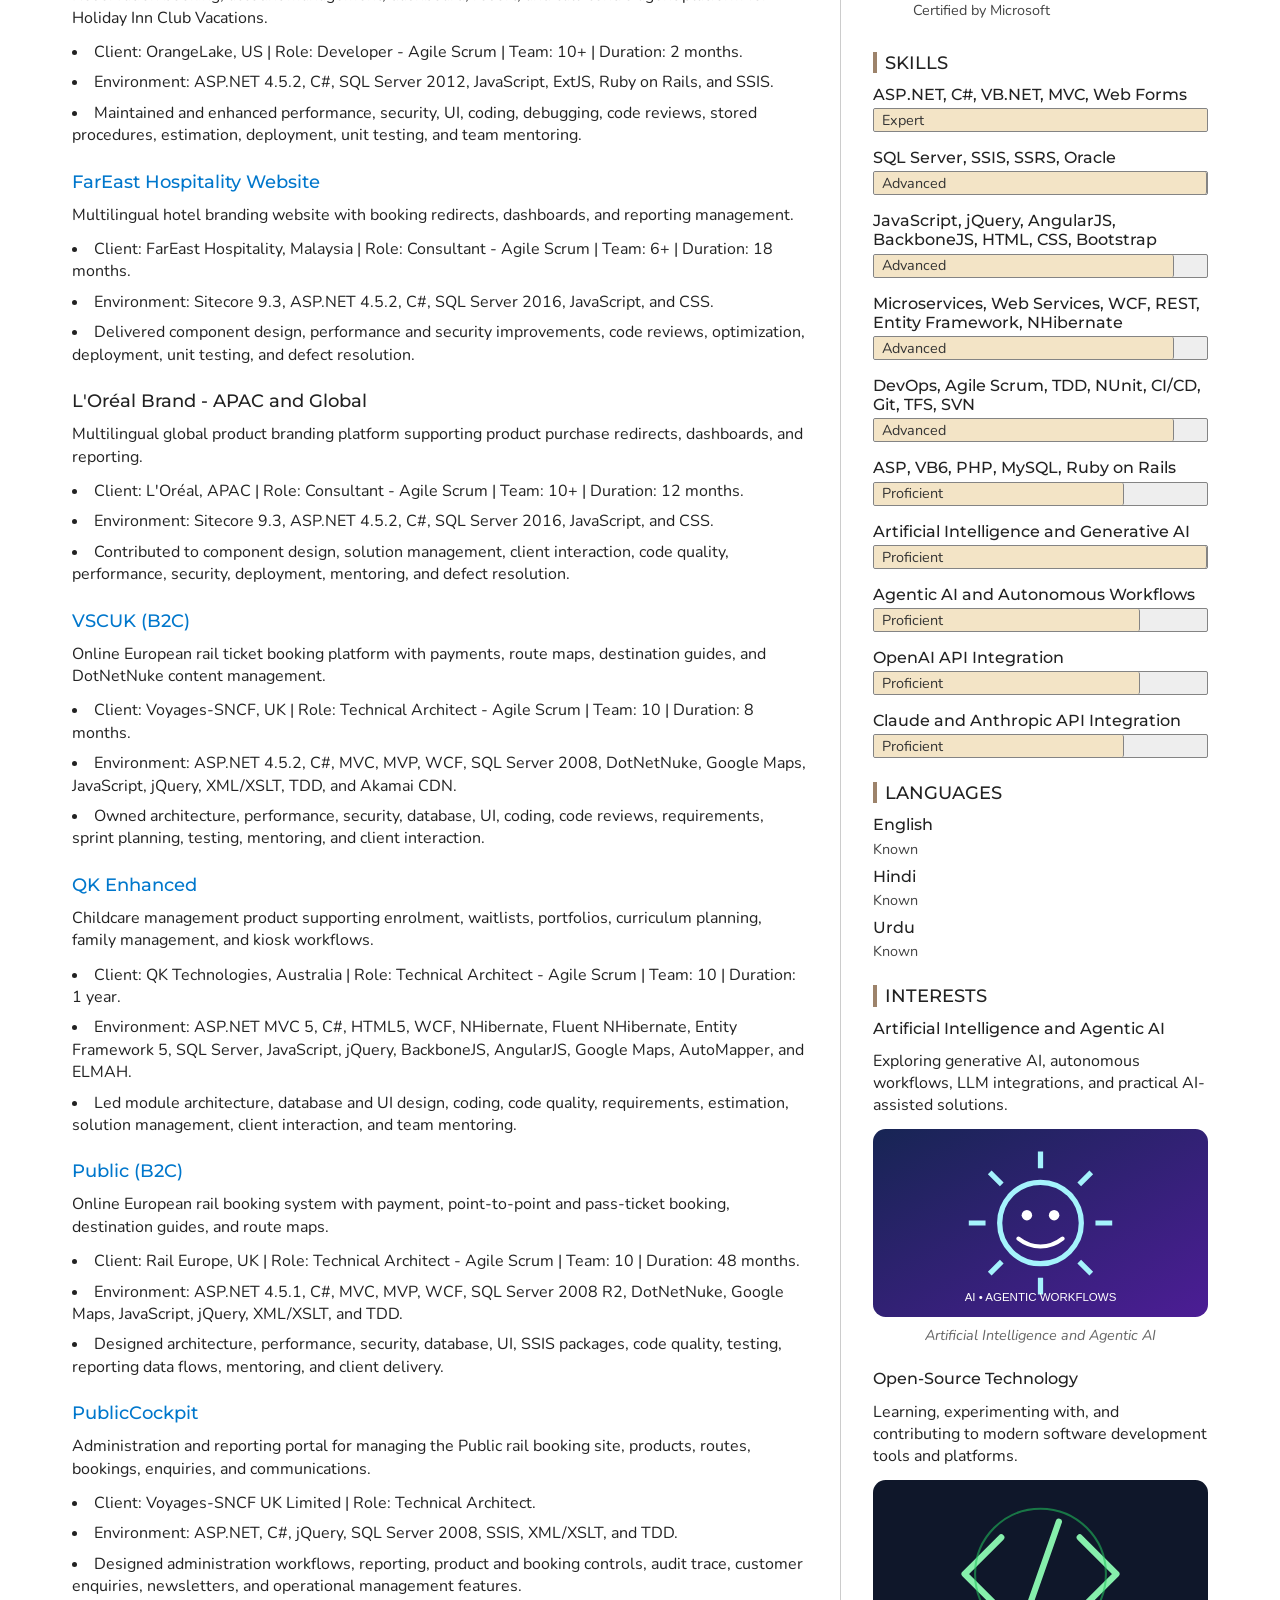
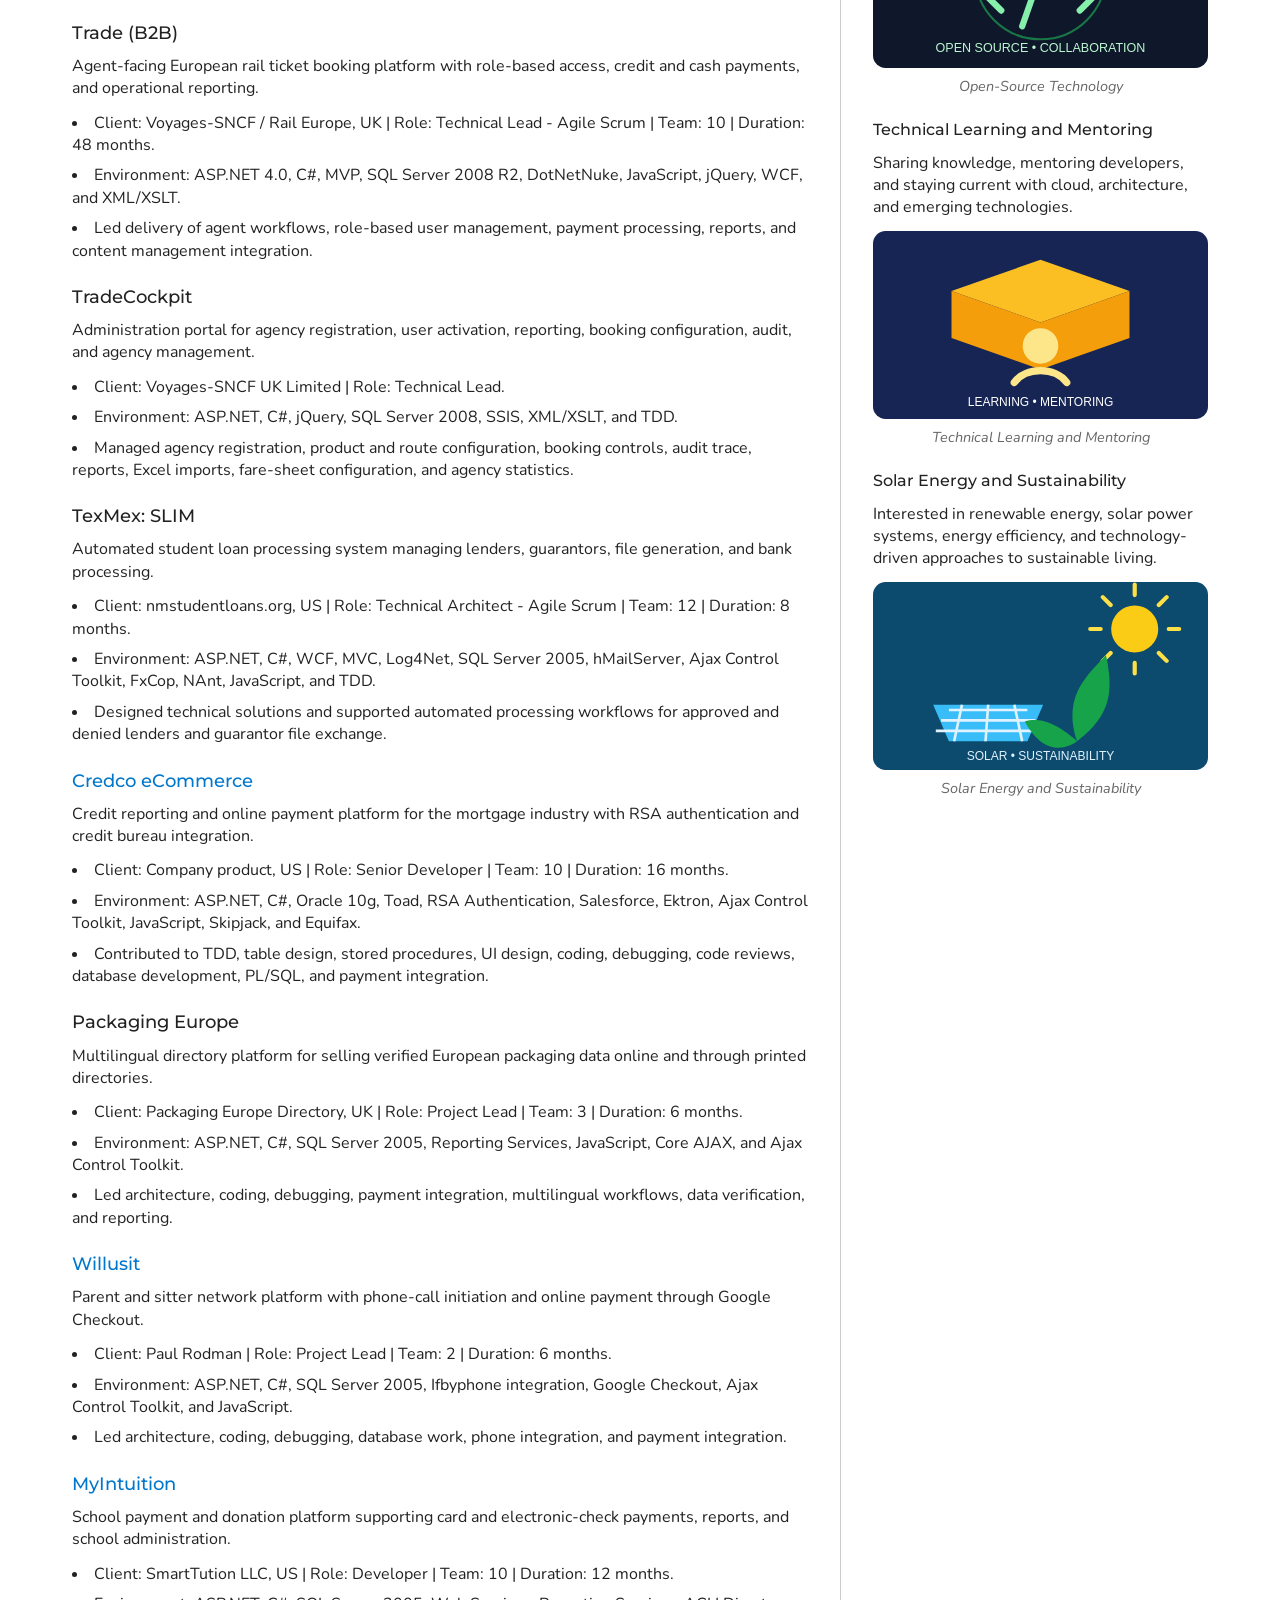
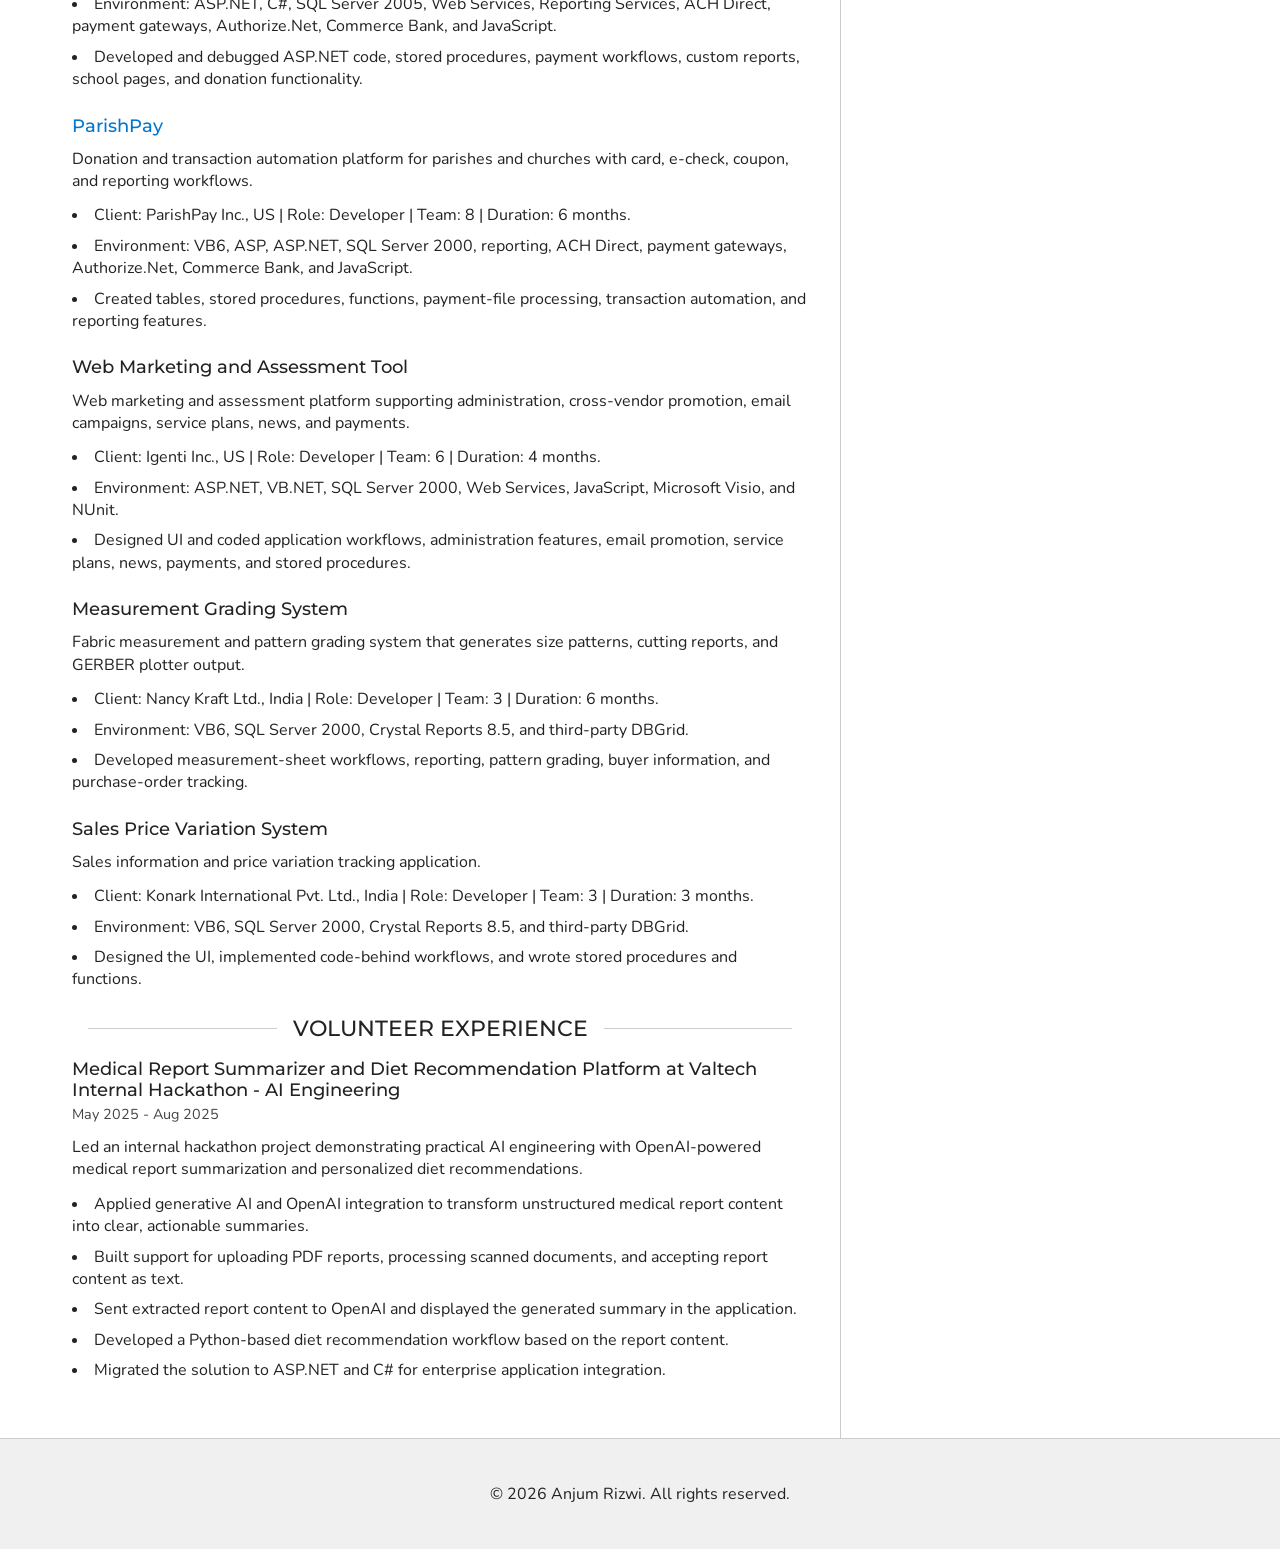
==== commit a5a400b0: "Add CV project portfolio entries" ====
--- a/index.html
+++ b/index.html
@@ -233,6 +233,276 @@
                   
                 </section>
               
+                <section>
+                  <h3>
+                    
+                      <a href="https://members.holidayinnclub.com/">OwnerSite</a>
+                    
+                  </h3>
+                  <p>Reservation booking, account management, dashboard, resort, and call-centre agent platform for Holiday Inn Club Vacations.</p>
+                  
+                    <ul>
+                      <li>Client: OrangeLake, US | Role: Developer - Agile Scrum | Team: 10+ | Duration: 2 months.</li><li>Environment: ASP.NET 4.5.2, C#, SQL Server 2012, JavaScript, ExtJS, Ruby on Rails, and SSIS.</li><li>Maintained and enhanced performance, security, UI, coding, debugging, code reviews, stored procedures, estimation, deployment, unit testing, and team mentoring.</li>
+                    </ul>
+                  
+                  
+                </section>
+              
+                <section>
+                  <h3>
+                    
+                      <a href="https://www.fareasthospitality.com/en">FarEast Hospitality Website</a>
+                    
+                  </h3>
+                  <p>Multilingual hotel branding website with booking redirects, dashboards, and reporting management.</p>
+                  
+                    <ul>
+                      <li>Client: FarEast Hospitality, Malaysia | Role: Consultant - Agile Scrum | Team: 6+ | Duration: 18 months.</li><li>Environment: Sitecore 9.3, ASP.NET 4.5.2, C#, SQL Server 2016, JavaScript, and CSS.</li><li>Delivered component design, performance and security improvements, code reviews, optimization, deployment, unit testing, and defect resolution.</li>
+                    </ul>
+                  
+                  
+                </section>
+              
+                <section>
+                  <h3>
+                    
+                      L&#39;Oréal Brand - APAC and Global
+                    
+                  </h3>
+                  <p>Multilingual global product branding platform supporting product purchase redirects, dashboards, and reporting.</p>
+                  
+                    <ul>
+                      <li>Client: L&#39;Oréal, APAC | Role: Consultant - Agile Scrum | Team: 10+ | Duration: 12 months.</li><li>Environment: Sitecore 9.3, ASP.NET 4.5.2, C#, SQL Server 2016, JavaScript, and CSS.</li><li>Contributed to component design, solution management, client interaction, code quality, performance, security, deployment, mentoring, and defect resolution.</li>
+                    </ul>
+                  
+                  
+                </section>
+              
+                <section>
+                  <h3>
+                    
+                      <a href="http://uk.voyages-sncf.com">VSCUK (B2C)</a>
+                    
+                  </h3>
+                  <p>Online European rail ticket booking platform with payments, route maps, destination guides, and DotNetNuke content management.</p>
+                  
+                    <ul>
+                      <li>Client: Voyages-SNCF, UK | Role: Technical Architect - Agile Scrum | Team: 10 | Duration: 8 months.</li><li>Environment: ASP.NET 4.5.2, C#, MVC, MVP, WCF, SQL Server 2008, DotNetNuke, Google Maps, JavaScript, jQuery, XML/XSLT, TDD, and Akamai CDN.</li><li>Owned architecture, performance, security, database, UI, coding, code reviews, requirements, sprint planning, testing, mentoring, and client interaction.</li>
+                    </ul>
+                  
+                  
+                </section>
+              
+                <section>
+                  <h3>
+                    
+                      <a href="https://www.qkenhanced.com.au">QK Enhanced</a>
+                    
+                  </h3>
+                  <p>Childcare management product supporting enrolment, waitlists, portfolios, curriculum planning, family management, and kiosk workflows.</p>
+                  
+                    <ul>
+                      <li>Client: QK Technologies, Australia | Role: Technical Architect - Agile Scrum | Team: 10 | Duration: 1 year.</li><li>Environment: ASP.NET MVC 5, C#, HTML5, WCF, NHibernate, Fluent NHibernate, Entity Framework 5, SQL Server, JavaScript, jQuery, BackboneJS, AngularJS, Google Maps, AutoMapper, and ELMAH.</li><li>Led module architecture, database and UI design, coding, code quality, requirements, estimation, solution management, client interaction, and team mentoring.</li>
+                    </ul>
+                  
+                  
+                </section>
+              
+                <section>
+                  <h3>
+                    
+                      <a href="https://www.raileurope.co.uk">Public (B2C)</a>
+                    
+                  </h3>
+                  <p>Online European rail booking system with payment, point-to-point and pass-ticket booking, destination guides, and route maps.</p>
+                  
+                    <ul>
+                      <li>Client: Rail Europe, UK | Role: Technical Architect - Agile Scrum | Team: 10 | Duration: 48 months.</li><li>Environment: ASP.NET 4.5.1, C#, MVC, MVP, WCF, SQL Server 2008 R2, DotNetNuke, Google Maps, JavaScript, jQuery, XML/XSLT, and TDD.</li><li>Designed architecture, performance, security, database, UI, SSIS packages, code quality, testing, reporting data flows, mentoring, and client delivery.</li>
+                    </ul>
+                  
+                  
+                </section>
+              
+                <section>
+                  <h3>
+                    
+                      <a href="http://publiccockpit.uk.voyages-sncf.com/Login.aspx">PublicCockpit</a>
+                    
+                  </h3>
+                  <p>Administration and reporting portal for managing the Public rail booking site, products, routes, bookings, enquiries, and communications.</p>
+                  
+                    <ul>
+                      <li>Client: Voyages-SNCF UK Limited | Role: Technical Architect.</li><li>Environment: ASP.NET, C#, jQuery, SQL Server 2008, SSIS, XML/XSLT, and TDD.</li><li>Designed administration workflows, reporting, product and booking controls, audit trace, customer enquiries, newsletters, and operational management features.</li>
+                    </ul>
+                  
+                  
+                </section>
+              
+                <section>
+                  <h3>
+                    
+                      Trade (B2B)
+                    
+                  </h3>
+                  <p>Agent-facing European rail ticket booking platform with role-based access, credit and cash payments, and operational reporting.</p>
+                  
+                    <ul>
+                      <li>Client: Voyages-SNCF / Rail Europe, UK | Role: Technical Lead - Agile Scrum | Team: 10 | Duration: 48 months.</li><li>Environment: ASP.NET 4.0, C#, MVP, SQL Server 2008 R2, DotNetNuke, JavaScript, jQuery, WCF, and XML/XSLT.</li><li>Led delivery of agent workflows, role-based user management, payment processing, reports, and content management integration.</li>
+                    </ul>
+                  
+                  
+                </section>
+              
+                <section>
+                  <h3>
+                    
+                      TradeCockpit
+                    
+                  </h3>
+                  <p>Administration portal for agency registration, user activation, reporting, booking configuration, audit, and agency management.</p>
+                  
+                    <ul>
+                      <li>Client: Voyages-SNCF UK Limited | Role: Technical Lead.</li><li>Environment: ASP.NET, C#, jQuery, SQL Server 2008, SSIS, XML/XSLT, and TDD.</li><li>Managed agency registration, product and route configuration, booking controls, audit trace, reports, Excel imports, fare-sheet configuration, and agency statistics.</li>
+                    </ul>
+                  
+                  
+                </section>
+              
+                <section>
+                  <h3>
+                    
+                      TexMex: SLIM
+                    
+                  </h3>
+                  <p>Automated student loan processing system managing lenders, guarantors, file generation, and bank processing.</p>
+                  
+                    <ul>
+                      <li>Client: nmstudentloans.org, US | Role: Technical Architect - Agile Scrum | Team: 12 | Duration: 8 months.</li><li>Environment: ASP.NET, C#, WCF, MVC, Log4Net, SQL Server 2005, hMailServer, Ajax Control Toolkit, FxCop, NAnt, JavaScript, and TDD.</li><li>Designed technical solutions and supported automated processing workflows for approved and denied lenders and guarantor file exchange.</li>
+                    </ul>
+                  
+                  
+                </section>
+              
+                <section>
+                  <h3>
+                    
+                      <a href="http://www.credco.com">Credco eCommerce</a>
+                    
+                  </h3>
+                  <p>Credit reporting and online payment platform for the mortgage industry with RSA authentication and credit bureau integration.</p>
+                  
+                    <ul>
+                      <li>Client: Company product, US | Role: Senior Developer | Team: 10 | Duration: 16 months.</li><li>Environment: ASP.NET, C#, Oracle 10g, Toad, RSA Authentication, Salesforce, Ektron, Ajax Control Toolkit, JavaScript, Skipjack, and Equifax.</li><li>Contributed to TDD, table design, stored procedures, UI design, coding, debugging, code reviews, database development, PL/SQL, and payment integration.</li>
+                    </ul>
+                  
+                  
+                </section>
+              
+                <section>
+                  <h3>
+                    
+                      Packaging Europe
+                    
+                  </h3>
+                  <p>Multilingual directory platform for selling verified European packaging data online and through printed directories.</p>
+                  
+                    <ul>
+                      <li>Client: Packaging Europe Directory, UK | Role: Project Lead | Team: 3 | Duration: 6 months.</li><li>Environment: ASP.NET, C#, SQL Server 2005, Reporting Services, JavaScript, Core AJAX, and Ajax Control Toolkit.</li><li>Led architecture, coding, debugging, payment integration, multilingual workflows, data verification, and reporting.</li>
+                    </ul>
+                  
+                  
+                </section>
+              
+                <section>
+                  <h3>
+                    
+                      <a href="http://www.willusit.com">Willusit</a>
+                    
+                  </h3>
+                  <p>Parent and sitter network platform with phone-call initiation and online payment through Google Checkout.</p>
+                  
+                    <ul>
+                      <li>Client: Paul Rodman | Role: Project Lead | Team: 2 | Duration: 6 months.</li><li>Environment: ASP.NET, C#, SQL Server 2005, Ifbyphone integration, Google Checkout, Ajax Control Toolkit, and JavaScript.</li><li>Led architecture, coding, debugging, database work, phone integration, and payment integration.</li>
+                    </ul>
+                  
+                  
+                </section>
+              
+                <section>
+                  <h3>
+                    
+                      <a href="http://www.myintuition.com">MyIntuition</a>
+                    
+                  </h3>
+                  <p>School payment and donation platform supporting card and electronic-check payments, reports, and school administration.</p>
+                  
+                    <ul>
+                      <li>Client: SmartTution LLC, US | Role: Developer | Team: 10 | Duration: 12 months.</li><li>Environment: ASP.NET, C#, SQL Server 2005, Web Services, Reporting Services, ACH Direct, payment gateways, Authorize.Net, Commerce Bank, and JavaScript.</li><li>Developed and debugged ASP.NET code, stored procedures, payment workflows, custom reports, school pages, and donation functionality.</li>
+                    </ul>
+                  
+                  
+                </section>
+              
+                <section>
+                  <h3>
+                    
+                      <a href="http://www.parishpay.com">ParishPay</a>
+                    
+                  </h3>
+                  <p>Donation and transaction automation platform for parishes and churches with card, e-check, coupon, and reporting workflows.</p>
+                  
+                    <ul>
+                      <li>Client: ParishPay Inc., US | Role: Developer | Team: 8 | Duration: 6 months.</li><li>Environment: VB6, ASP, ASP.NET, SQL Server 2000, reporting, ACH Direct, payment gateways, Authorize.Net, Commerce Bank, and JavaScript.</li><li>Created tables, stored procedures, functions, payment-file processing, transaction automation, and reporting features.</li>
+                    </ul>
+                  
+                  
+                </section>
+              
+                <section>
+                  <h3>
+                    
+                      Web Marketing and Assessment Tool
+                    
+                  </h3>
+                  <p>Web marketing and assessment platform supporting administration, cross-vendor promotion, email campaigns, service plans, news, and payments.</p>
+                  
+                    <ul>
+                      <li>Client: Igenti Inc., US | Role: Developer | Team: 6 | Duration: 4 months.</li><li>Environment: ASP.NET, VB.NET, SQL Server 2000, Web Services, JavaScript, Microsoft Visio, and NUnit.</li><li>Designed UI and coded application workflows, administration features, email promotion, service plans, news, payments, and stored procedures.</li>
+                    </ul>
+                  
+                  
+                </section>
+              
+                <section>
+                  <h3>
+                    
+                      Measurement Grading System
+                    
+                  </h3>
+                  <p>Fabric measurement and pattern grading system that generates size patterns, cutting reports, and GERBER plotter output.</p>
+                  
+                    <ul>
+                      <li>Client: Nancy Kraft Ltd., India | Role: Developer | Team: 3 | Duration: 6 months.</li><li>Environment: VB6, SQL Server 2000, Crystal Reports 8.5, and third-party DBGrid.</li><li>Developed measurement-sheet workflows, reporting, pattern grading, buyer information, and purchase-order tracking.</li>
+                    </ul>
+                  
+                  
+                </section>
+              
+                <section>
+                  <h3>
+                    
+                      Sales Price Variation System
+                    
+                  </h3>
+                  <p>Sales information and price variation tracking application.</p>
+                  
+                    <ul>
+                      <li>Client: Konark International Pvt. Ltd., India | Role: Developer | Team: 3 | Duration: 3 months.</li><li>Environment: VB6, SQL Server 2000, Crystal Reports 8.5, and third-party DBGrid.</li><li>Designed the UI, implemented code-behind workflows, and wrote stored procedures and functions.</li>
+                    </ul>
+                  
+                  
+                </section>
+              
             </section>
           
 
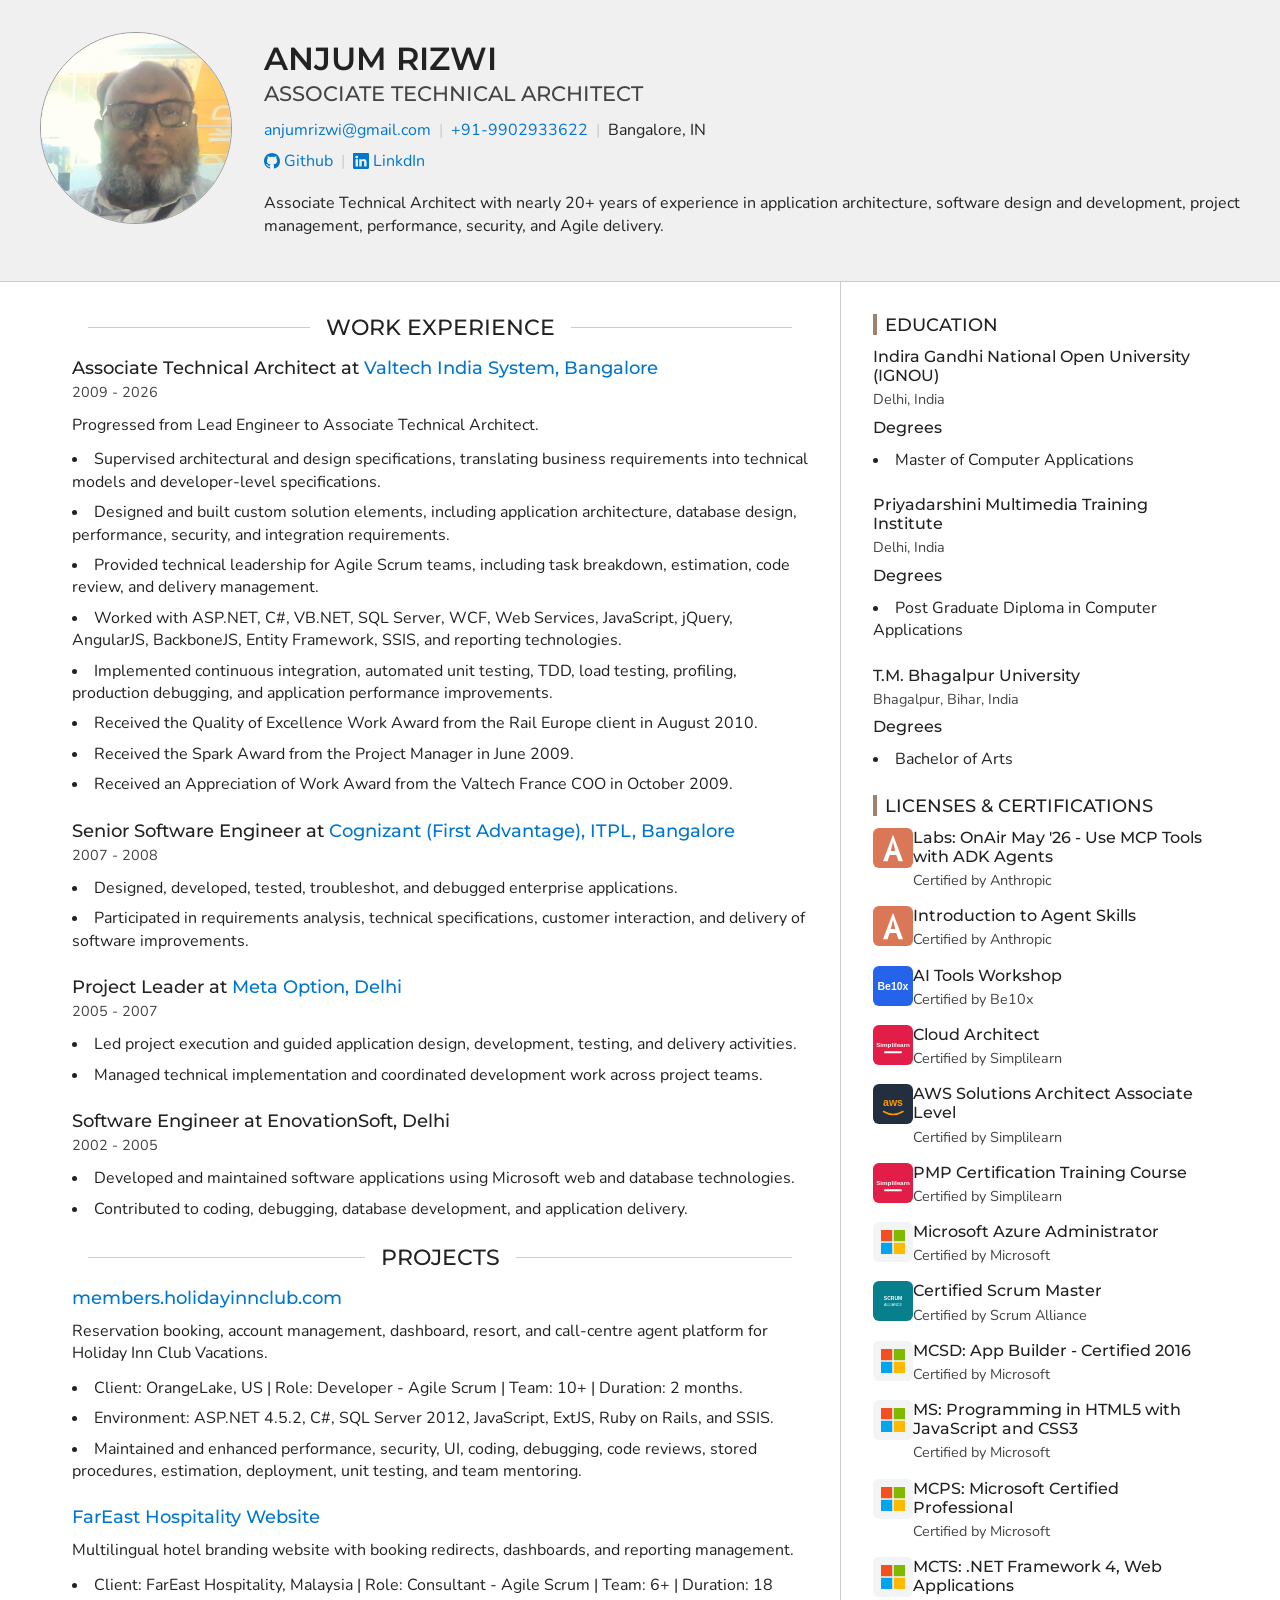
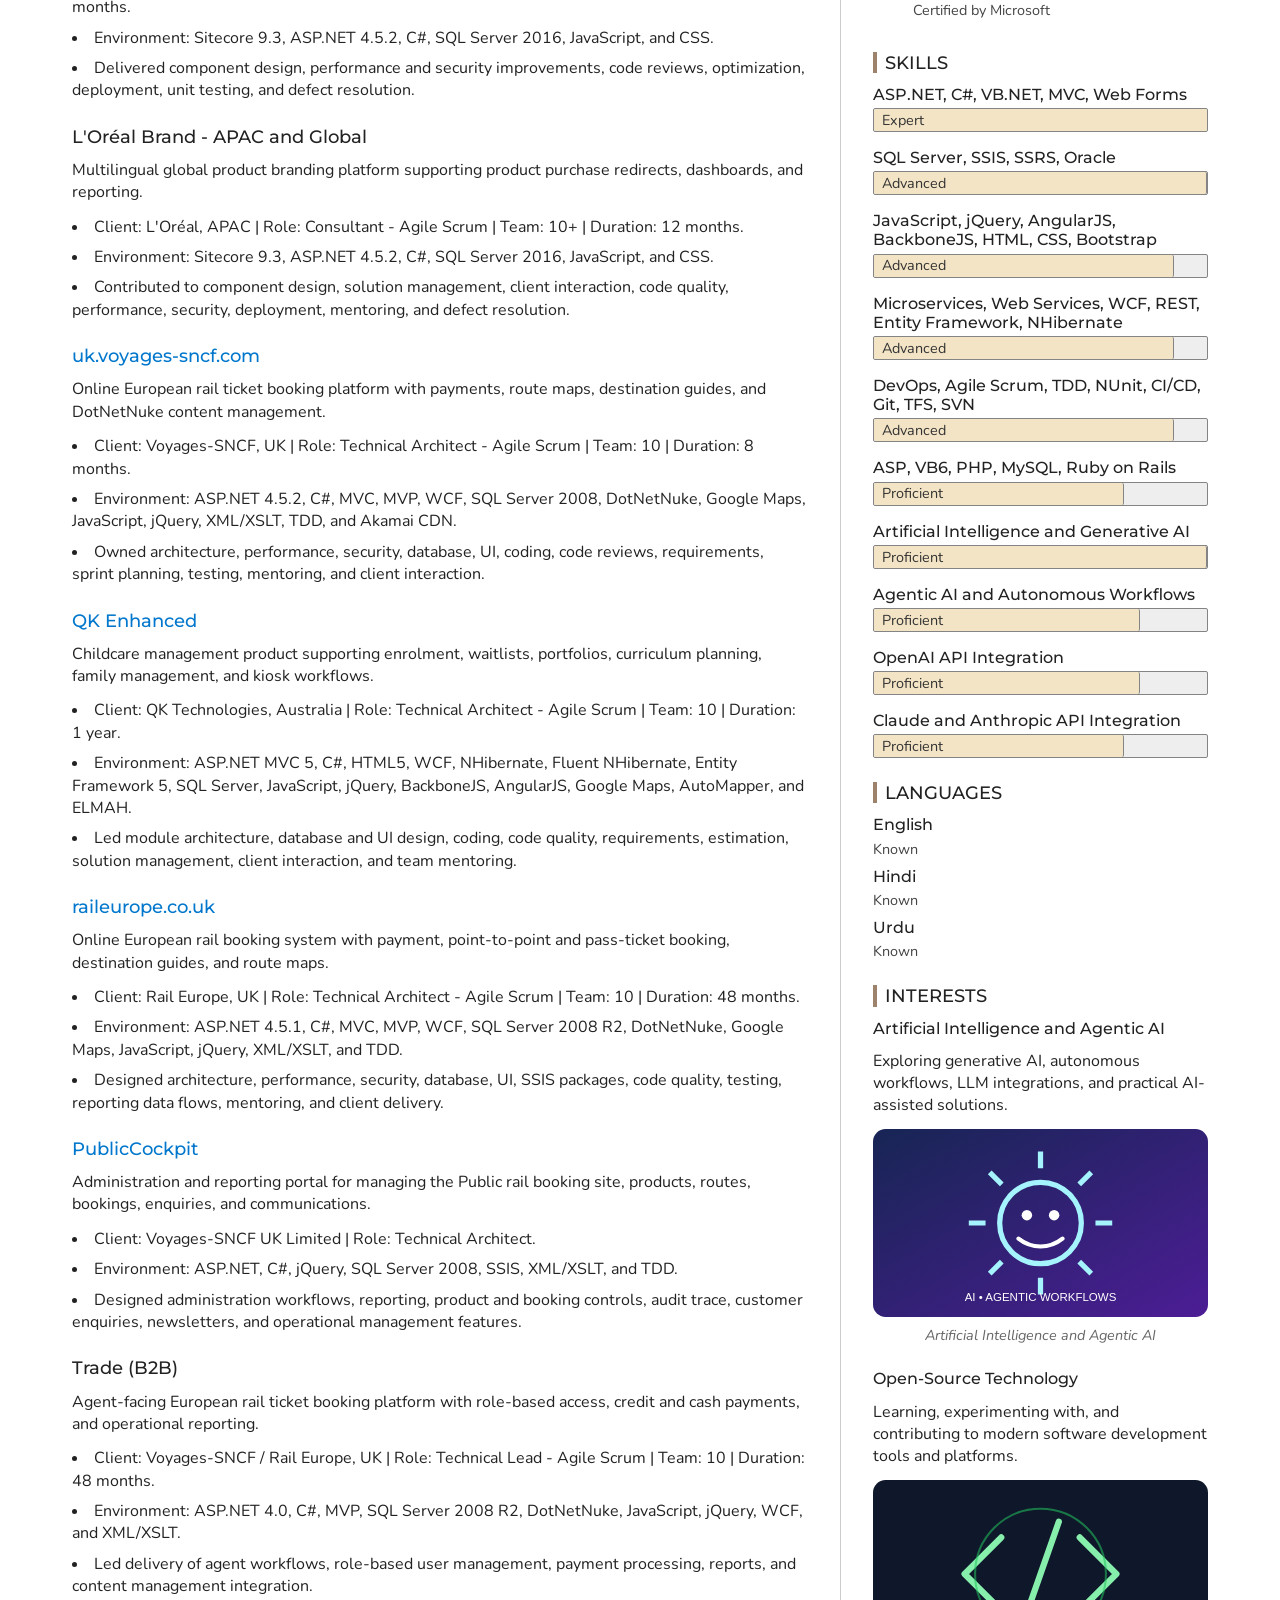
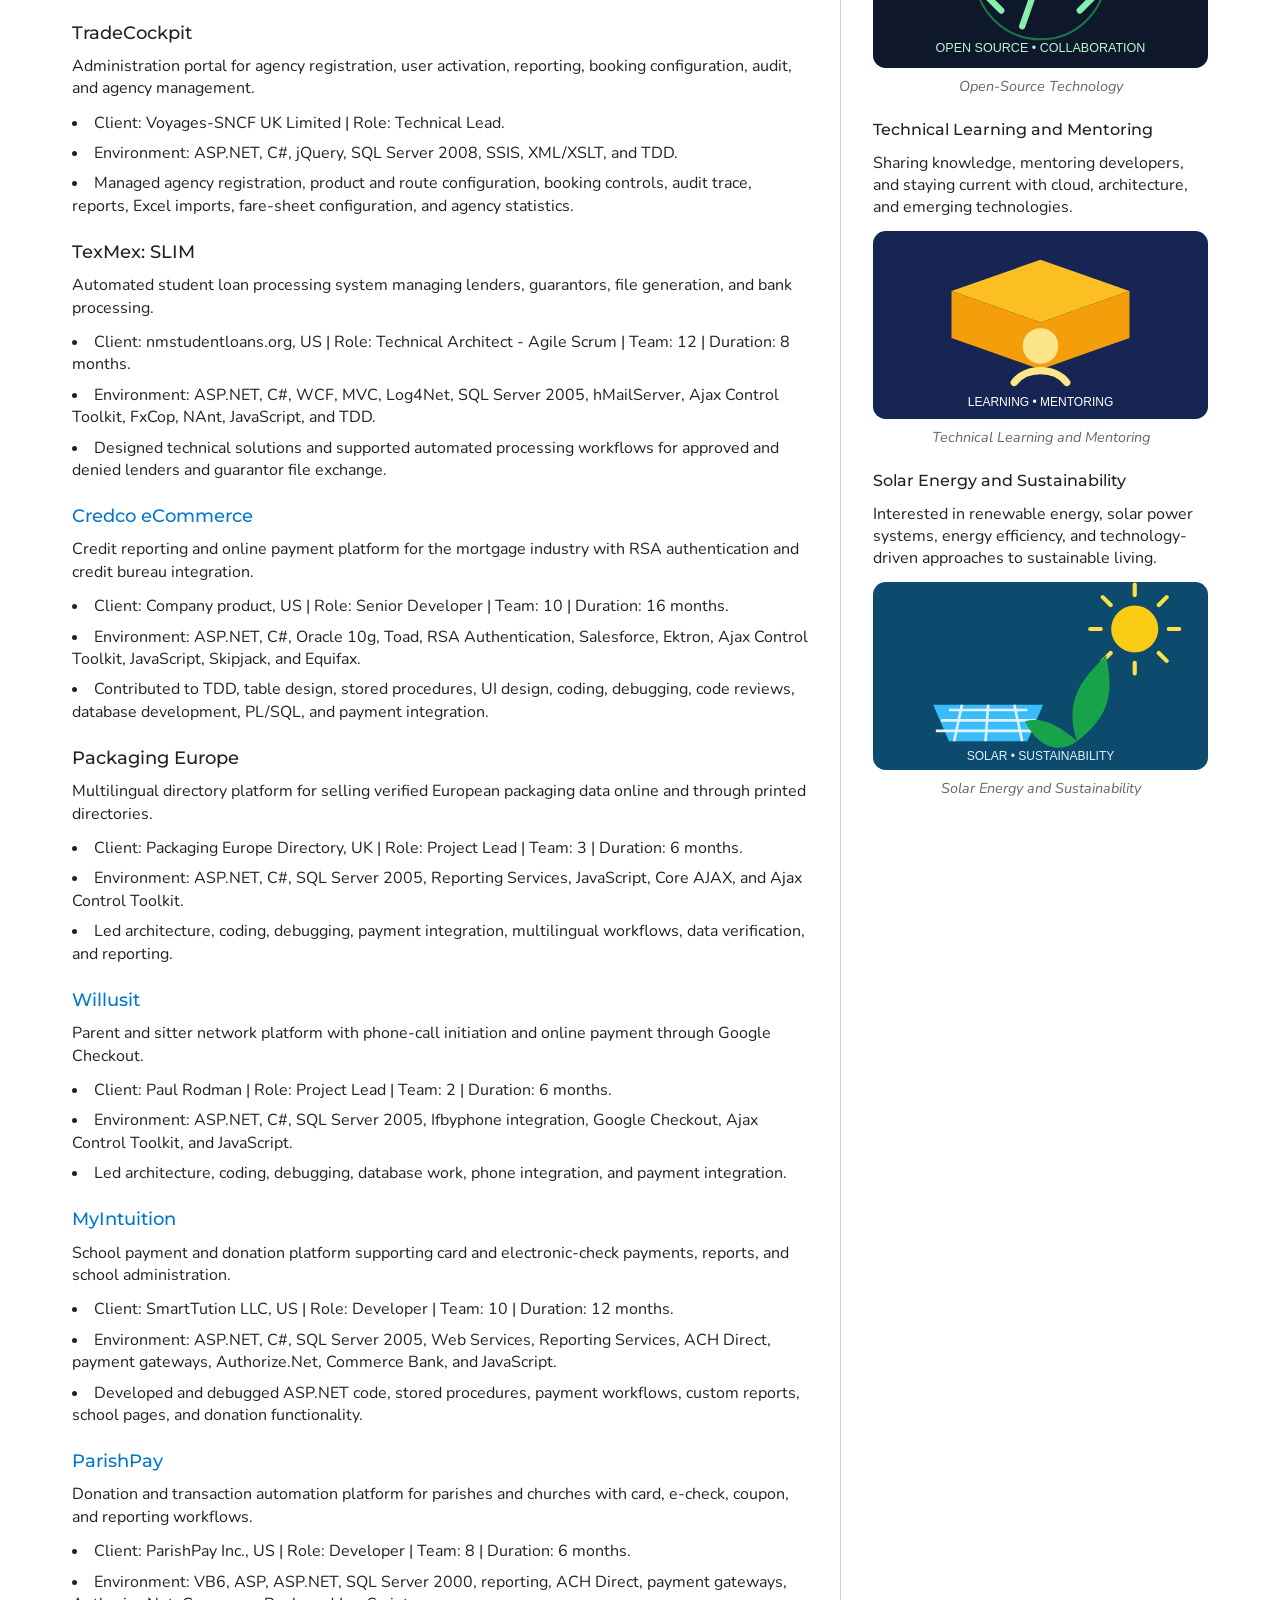
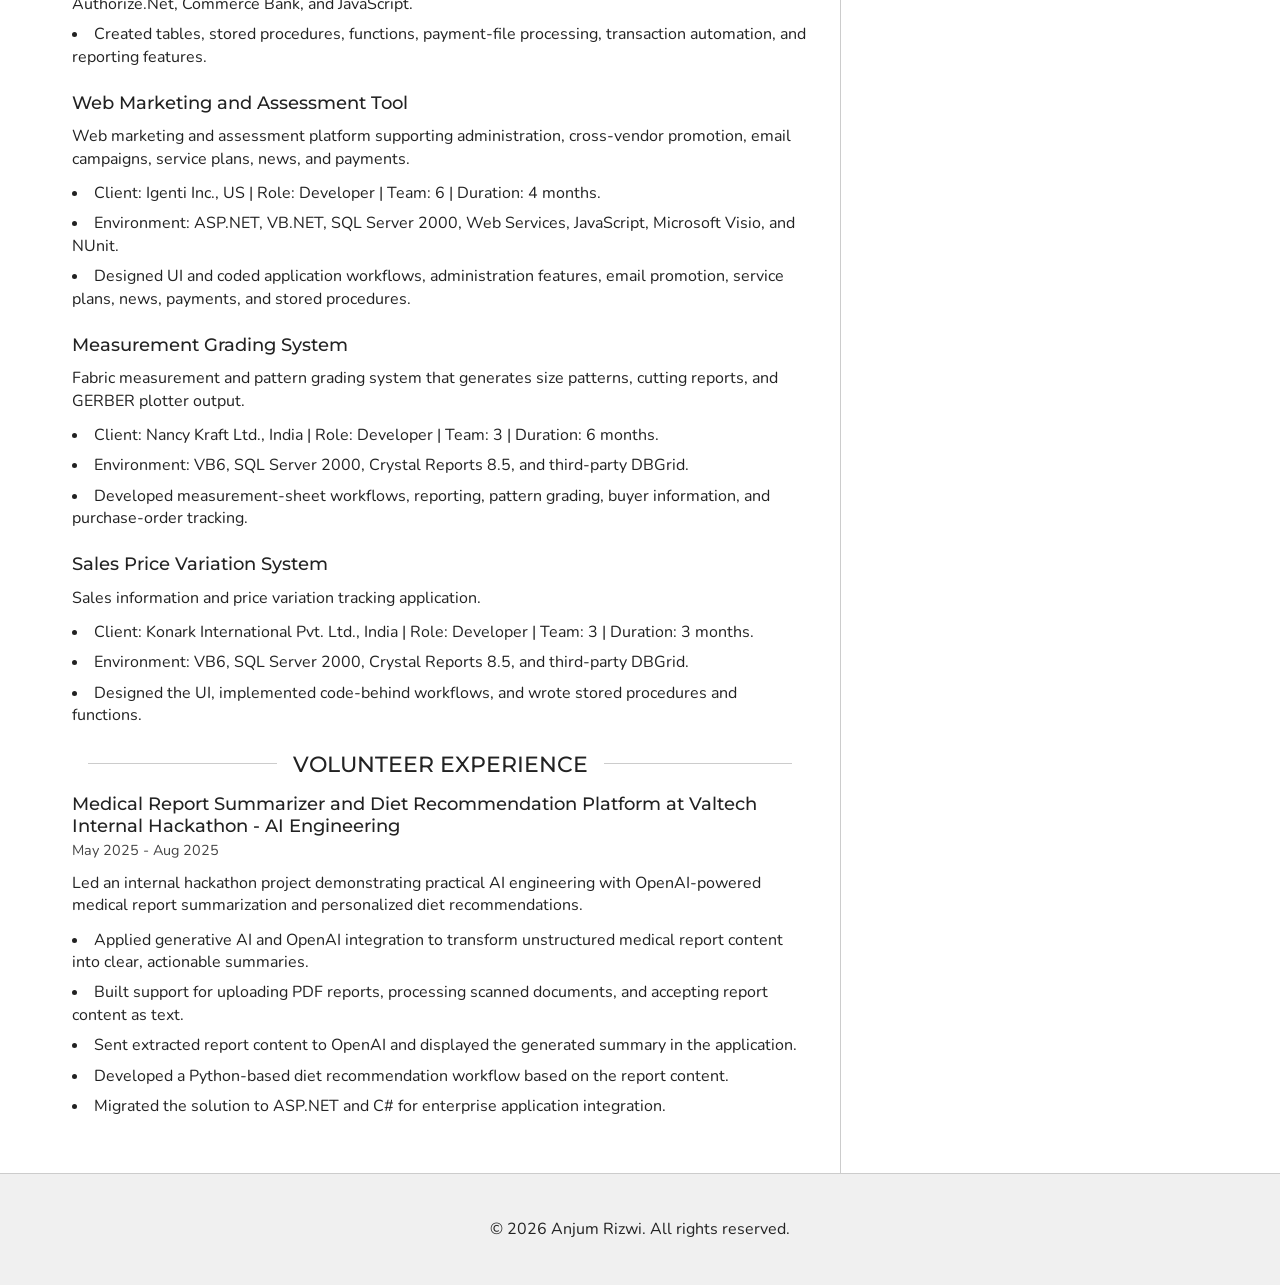
==== commit 1a6af4e6: "Rebuild portfolio project listing" ====
--- a/index.html
+++ b/index.html
@@ -221,22 +221,7 @@
                 <section>
                   <h3>
                     
-                      Enterprise Application Architecture and Delivery
-                    
-                  </h3>
-                  <p>Designed and delivered enterprise web applications, eCommerce platforms, booking systems, payment integrations, reporting solutions, and administrative portals.</p>
-                  
-                    <ul>
-                      <li>Architected distributed applications using ASP.NET, Web Services, WCF, SQL Server, and modern web technologies.</li><li>Integrated payment gateways, booking engines, reporting services, address lookup, and delinquency phone-call services.</li><li>Led technical design, performance and security improvements, coding, debugging, testing, and production support.</li>
-                    </ul>
-                  
-                  
-                </section>
-              
-                <section>
-                  <h3>
-                    
-                      <a href="https://members.holidayinnclub.com/">OwnerSite</a>
+                      <a href="https://members.holidayinnclub.com/">members.holidayinnclub.com</a>
                     
                   </h3>
                   <p>Reservation booking, account management, dashboard, resort, and call-centre agent platform for Holiday Inn Club Vacations.</p>
@@ -281,7 +266,7 @@
                 <section>
                   <h3>
                     
-                      <a href="http://uk.voyages-sncf.com">VSCUK (B2C)</a>
+                      <a href="http://uk.voyages-sncf.com">uk.voyages-sncf.com</a>
                     
                   </h3>
                   <p>Online European rail ticket booking platform with payments, route maps, destination guides, and DotNetNuke content management.</p>
@@ -311,7 +296,7 @@
                 <section>
                   <h3>
                     
-                      <a href="https://www.raileurope.co.uk">Public (B2C)</a>
+                      <a href="https://www.raileurope.co.uk">raileurope.co.uk</a>
                     
                   </h3>
                   <p>Online European rail booking system with payment, point-to-point and pass-ticket booking, destination guides, and route maps.</p>
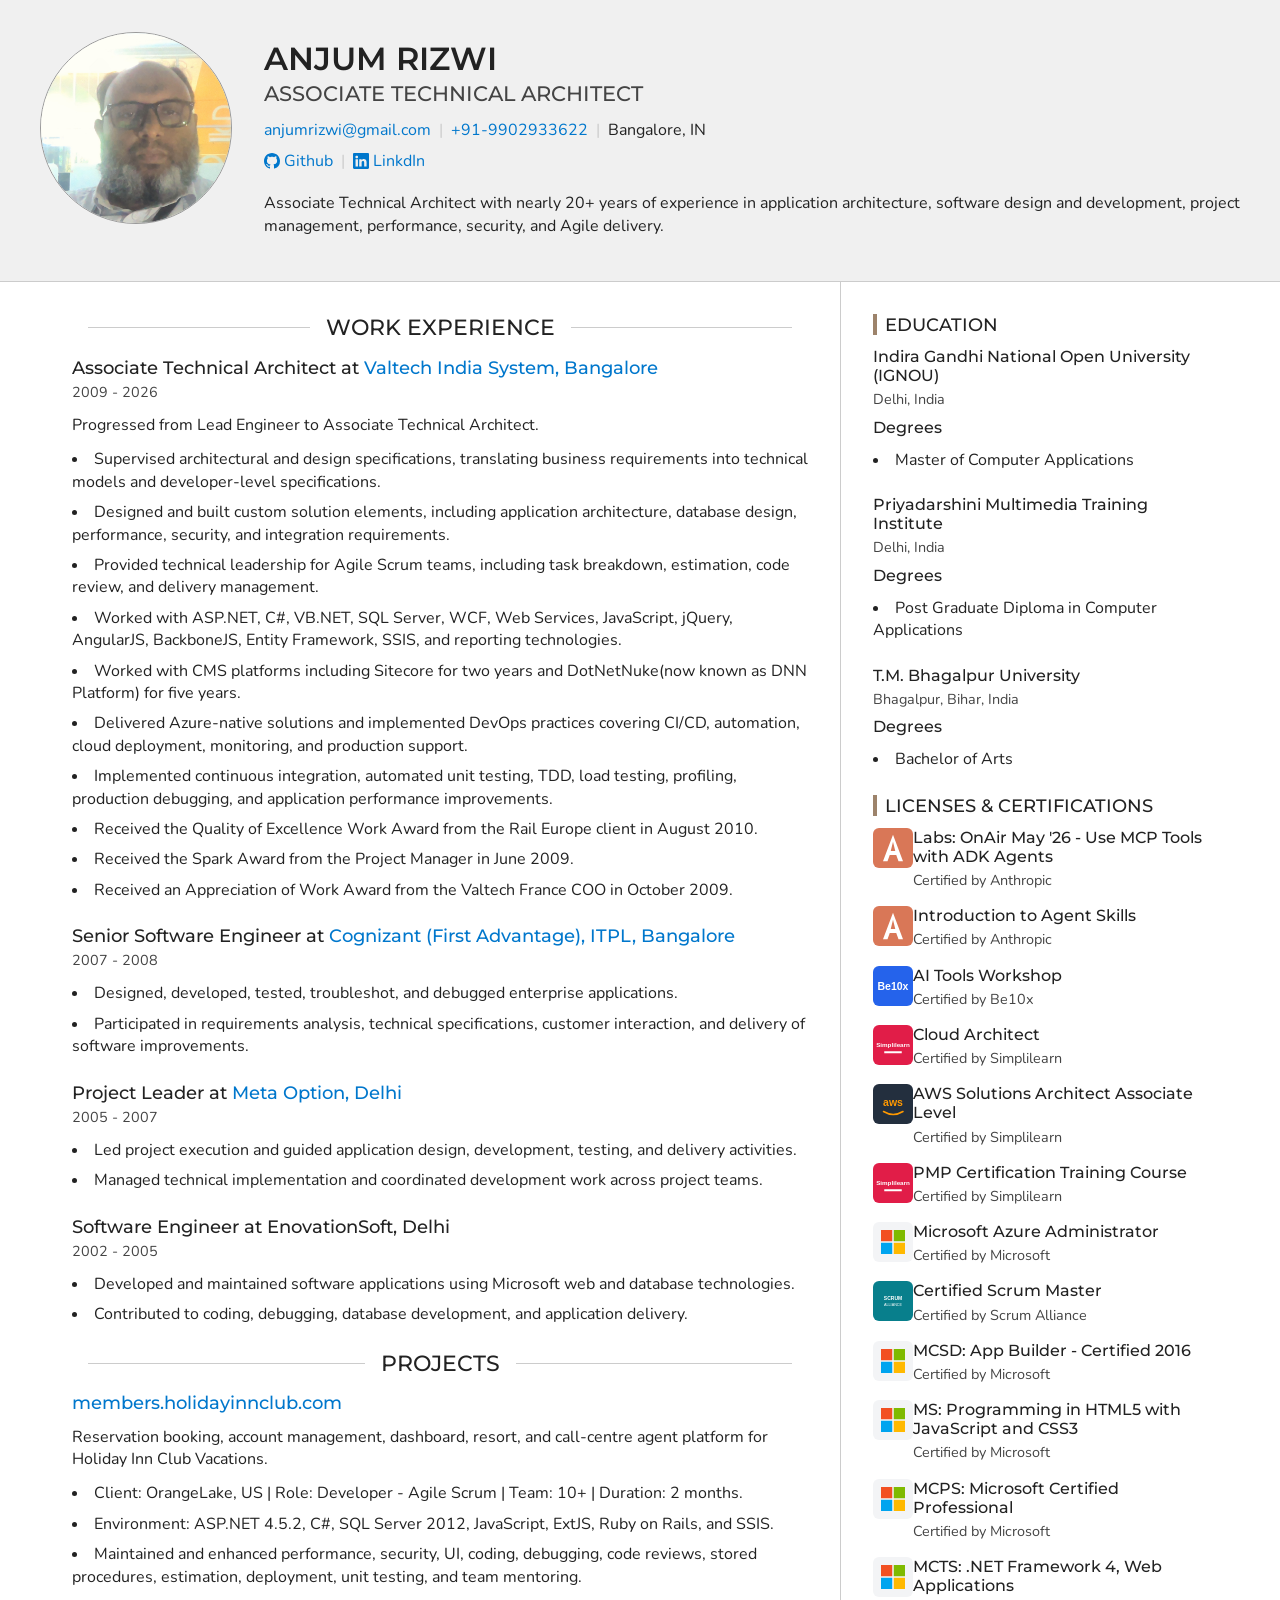
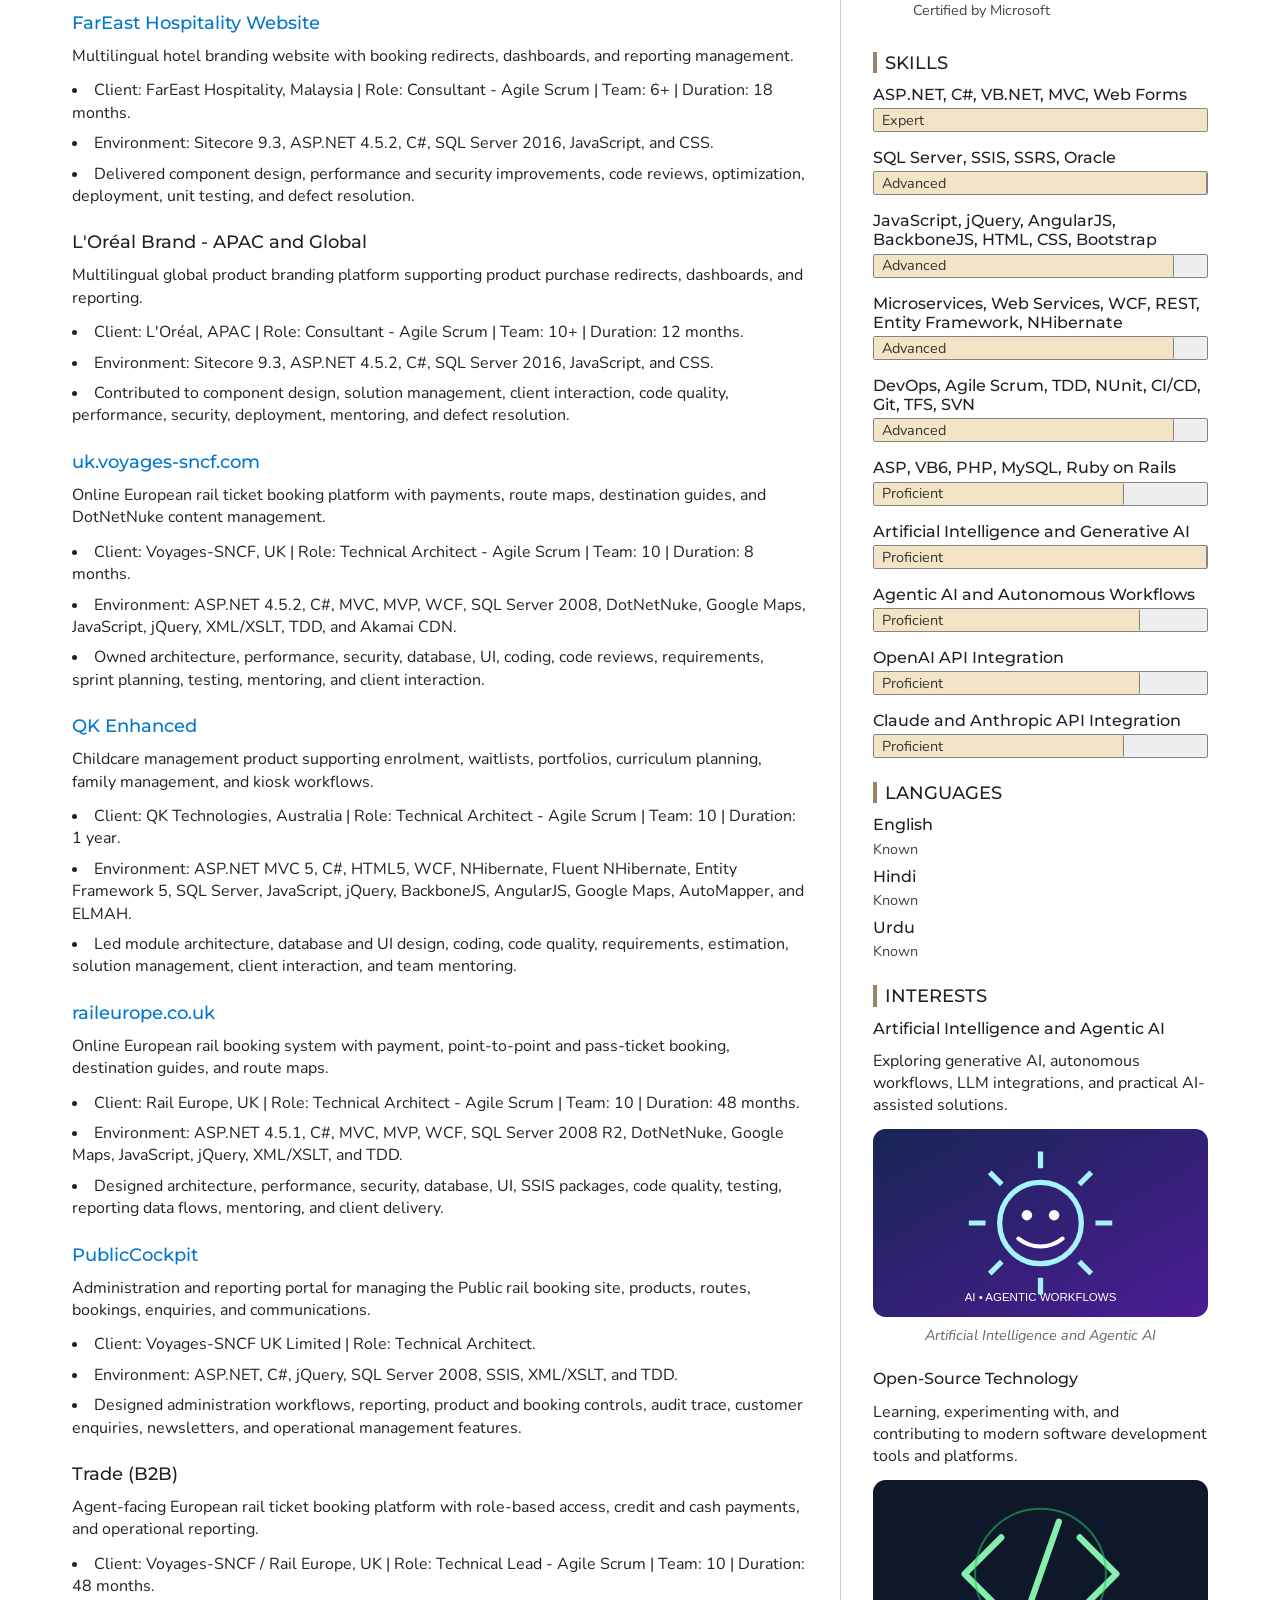
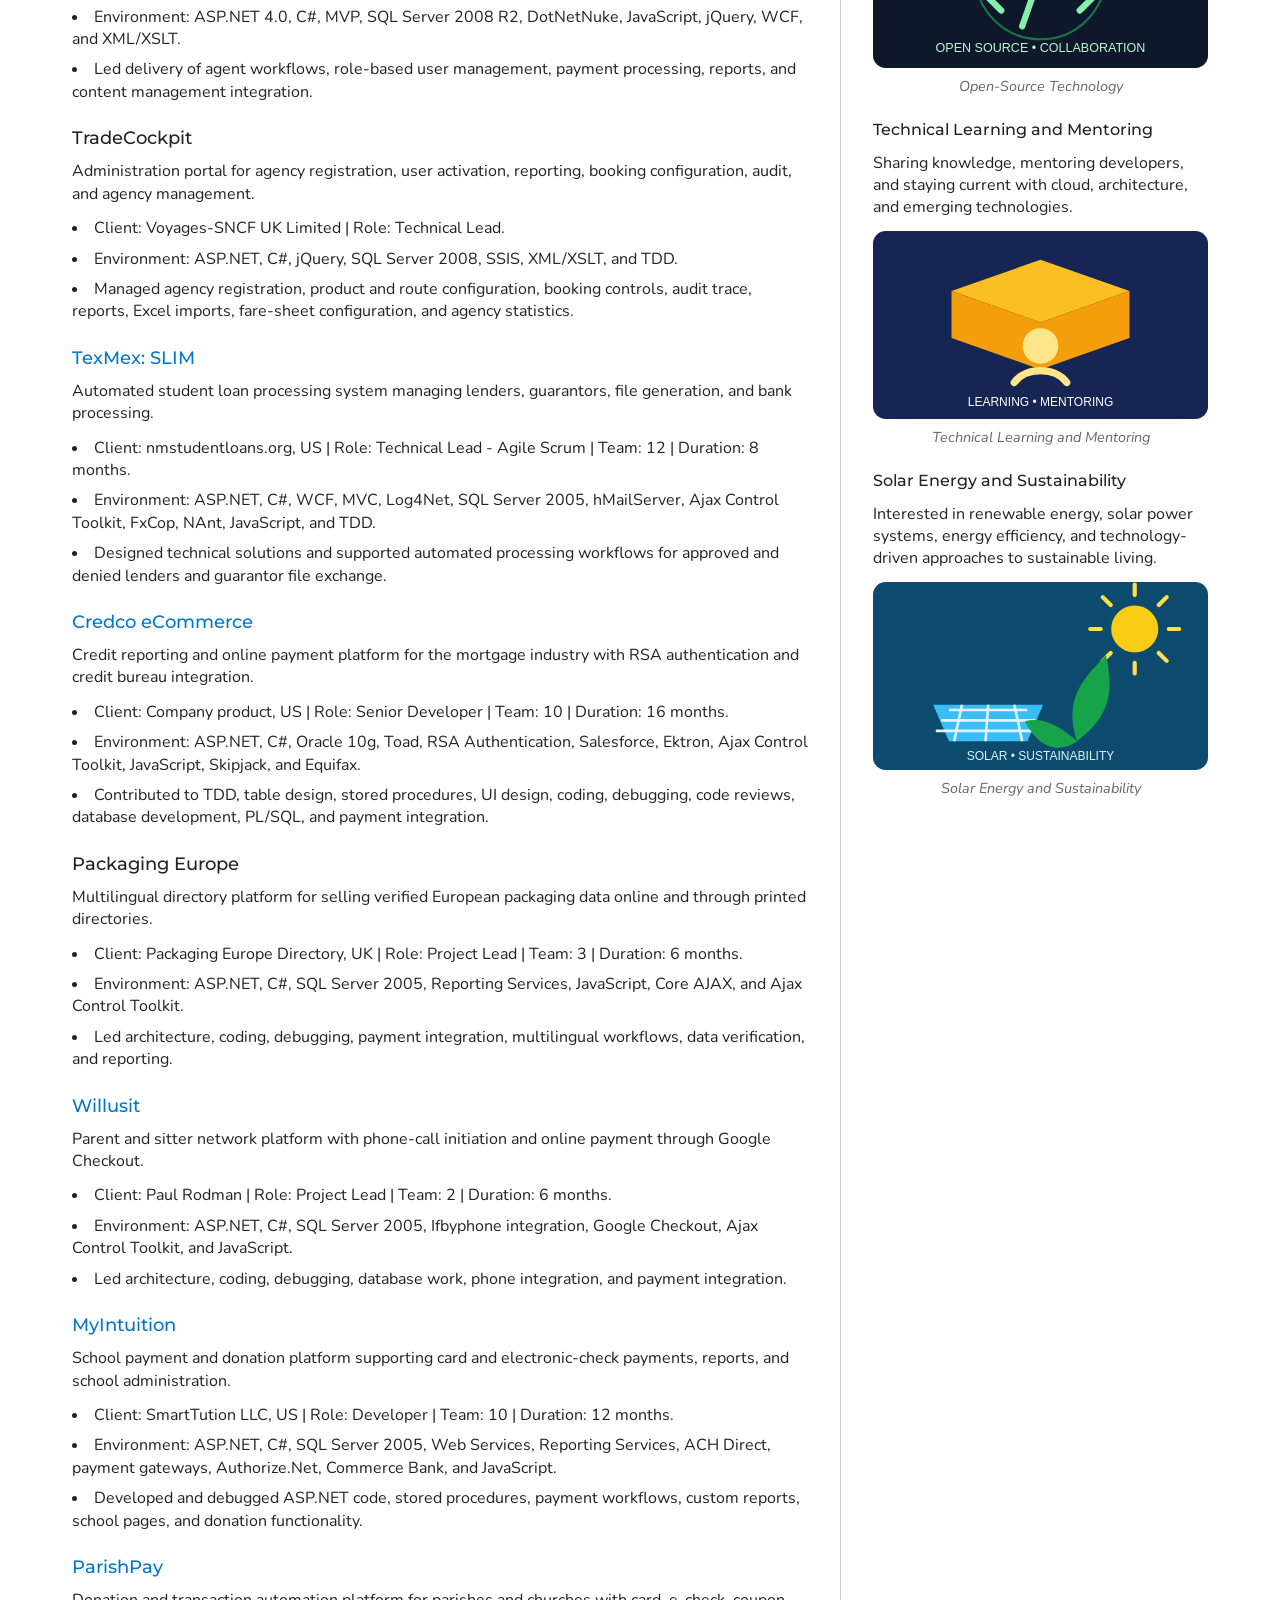
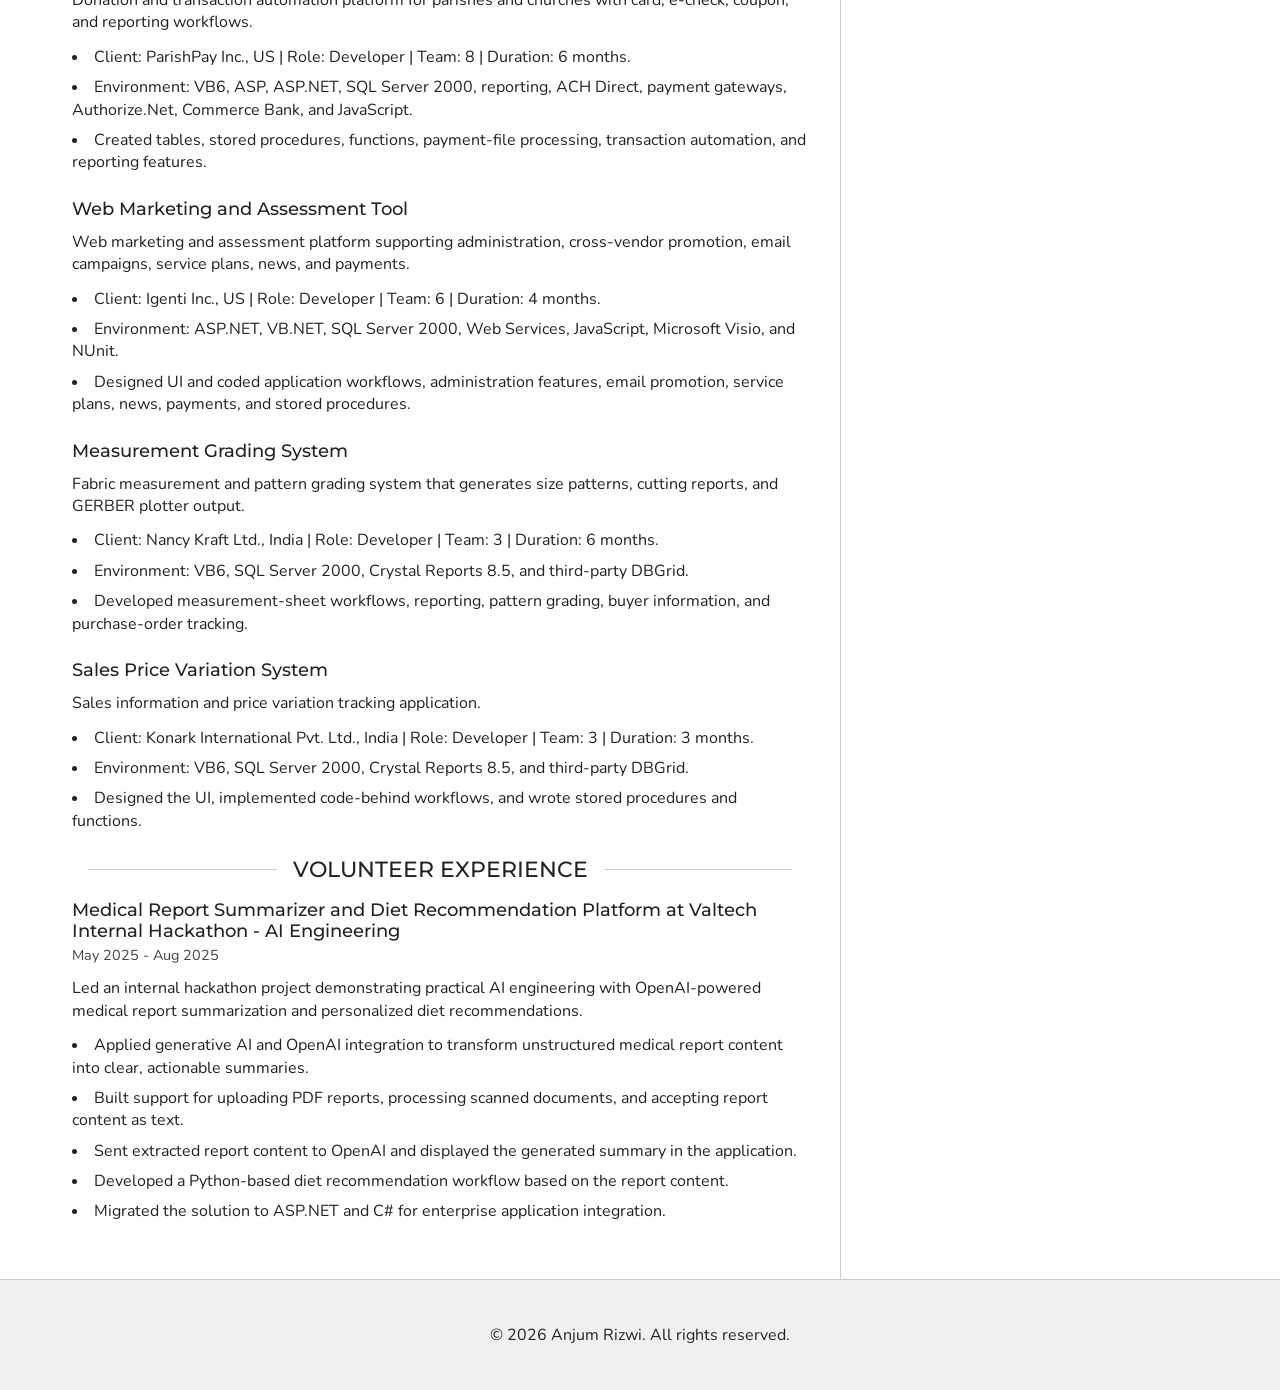
==== commit 2cfb8006: "Add Azure and DevOps experience" ====
--- a/index.html
+++ b/index.html
@@ -155,7 +155,7 @@
                   <p>Progressed from Lead Engineer to Associate Technical Architect.</p>
                   
                     <ul>
-                      <li>Supervised architectural and design specifications, translating business requirements into technical models and developer-level specifications.</li><li>Designed and built custom solution elements, including application architecture, database design, performance, security, and integration requirements.</li><li>Provided technical leadership for Agile Scrum teams, including task breakdown, estimation, code review, and delivery management.</li><li>Worked with ASP.NET, C#, VB.NET, SQL Server, WCF, Web Services, JavaScript, jQuery, AngularJS, BackboneJS, Entity Framework, SSIS, and reporting technologies.</li><li>Implemented continuous integration, automated unit testing, TDD, load testing, profiling, production debugging, and application performance improvements.</li><li>Received the Quality of Excellence Work Award from the Rail Europe client in August 2010.</li><li>Received the Spark Award from the Project Manager in June 2009.</li><li>Received an Appreciation of Work Award from the Valtech France COO in October 2009.</li>
+                      <li>Supervised architectural and design specifications, translating business requirements into technical models and developer-level specifications.</li><li>Designed and built custom solution elements, including application architecture, database design, performance, security, and integration requirements.</li><li>Provided technical leadership for Agile Scrum teams, including task breakdown, estimation, code review, and delivery management.</li><li>Worked with ASP.NET, C#, VB.NET, SQL Server, WCF, Web Services, JavaScript, jQuery, AngularJS, BackboneJS, Entity Framework, SSIS, and reporting technologies.</li><li>Worked with CMS platforms including Sitecore for two years and DotNetNuke(now known as DNN Platform) for five years.</li><li>Delivered Azure-native solutions and implemented DevOps practices covering CI/CD, automation, cloud deployment, monitoring, and production support.</li><li>Implemented continuous integration, automated unit testing, TDD, load testing, profiling, production debugging, and application performance improvements.</li><li>Received the Quality of Excellence Work Award from the Rail Europe client in August 2010.</li><li>Received the Spark Award from the Project Manager in June 2009.</li><li>Received an Appreciation of Work Award from the Valtech France COO in October 2009.</li>
                     </ul>
                   
                 </section>
@@ -356,13 +356,13 @@
                 <section>
                   <h3>
                     
-                      TexMex: SLIM
+                      <a href="http://nmstudentloans.org">TexMex: SLIM</a>
                     
                   </h3>
                   <p>Automated student loan processing system managing lenders, guarantors, file generation, and bank processing.</p>
                   
                     <ul>
-                      <li>Client: nmstudentloans.org, US | Role: Technical Architect - Agile Scrum | Team: 12 | Duration: 8 months.</li><li>Environment: ASP.NET, C#, WCF, MVC, Log4Net, SQL Server 2005, hMailServer, Ajax Control Toolkit, FxCop, NAnt, JavaScript, and TDD.</li><li>Designed technical solutions and supported automated processing workflows for approved and denied lenders and guarantor file exchange.</li>
+                      <li>Client: nmstudentloans.org, US | Role: Technical Lead - Agile Scrum | Team: 12 | Duration: 8 months.</li><li>Environment: ASP.NET, C#, WCF, MVC, Log4Net, SQL Server 2005, hMailServer, Ajax Control Toolkit, FxCop, NAnt, JavaScript, and TDD.</li><li>Designed technical solutions and supported automated processing workflows for approved and denied lenders and guarantor file exchange.</li>
                     </ul>
                   
                   
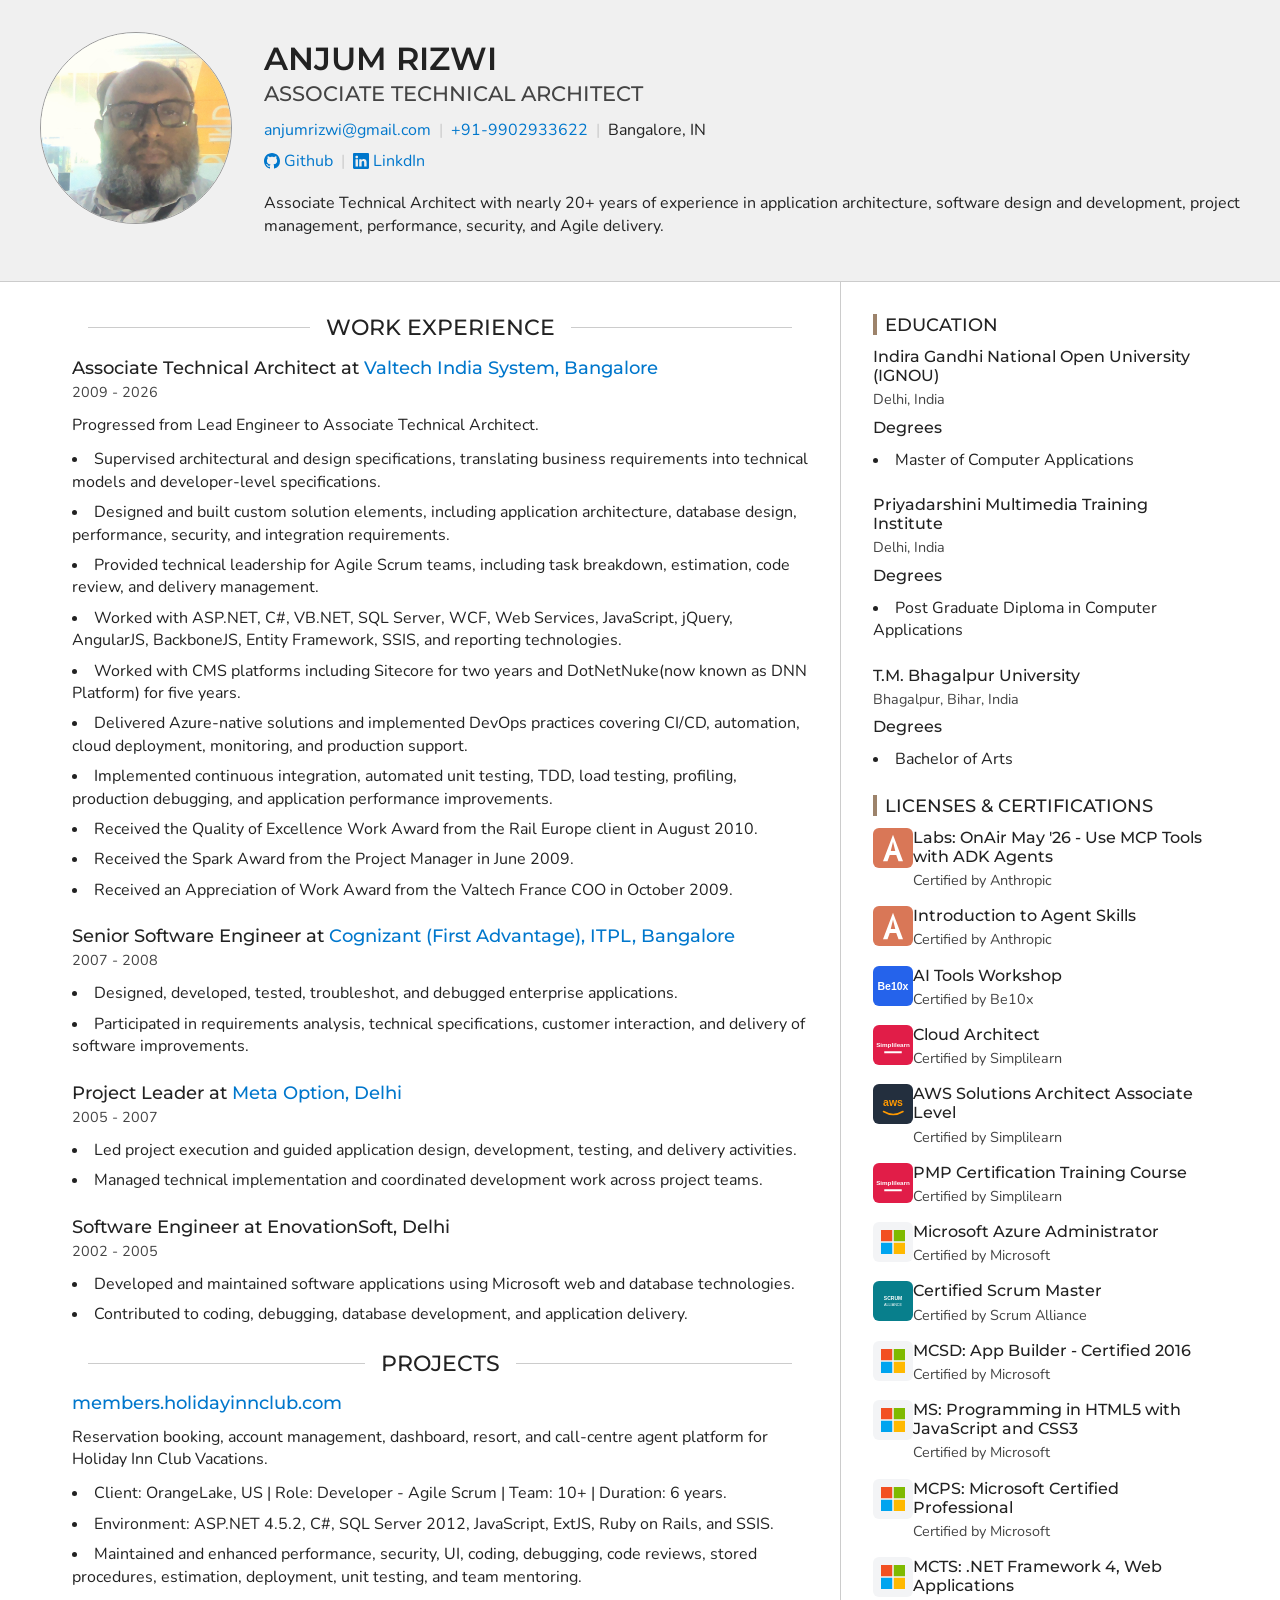
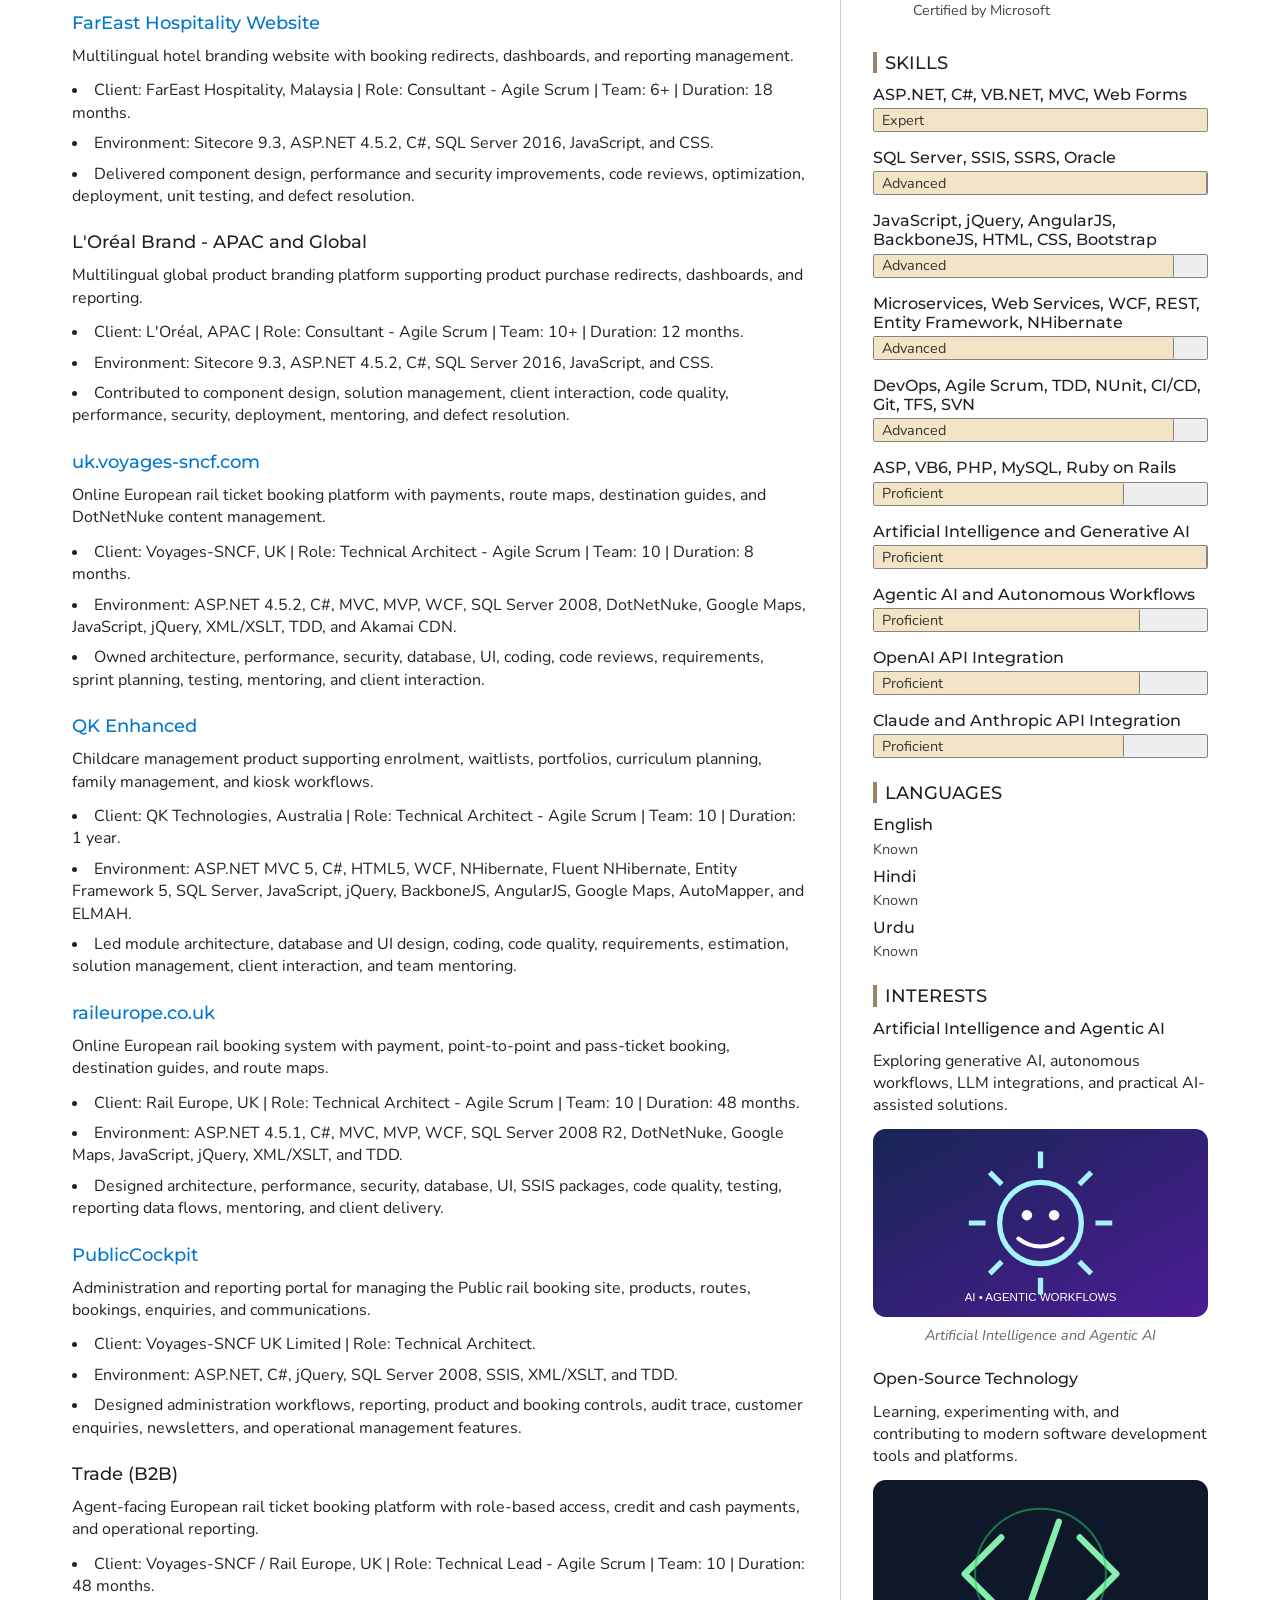
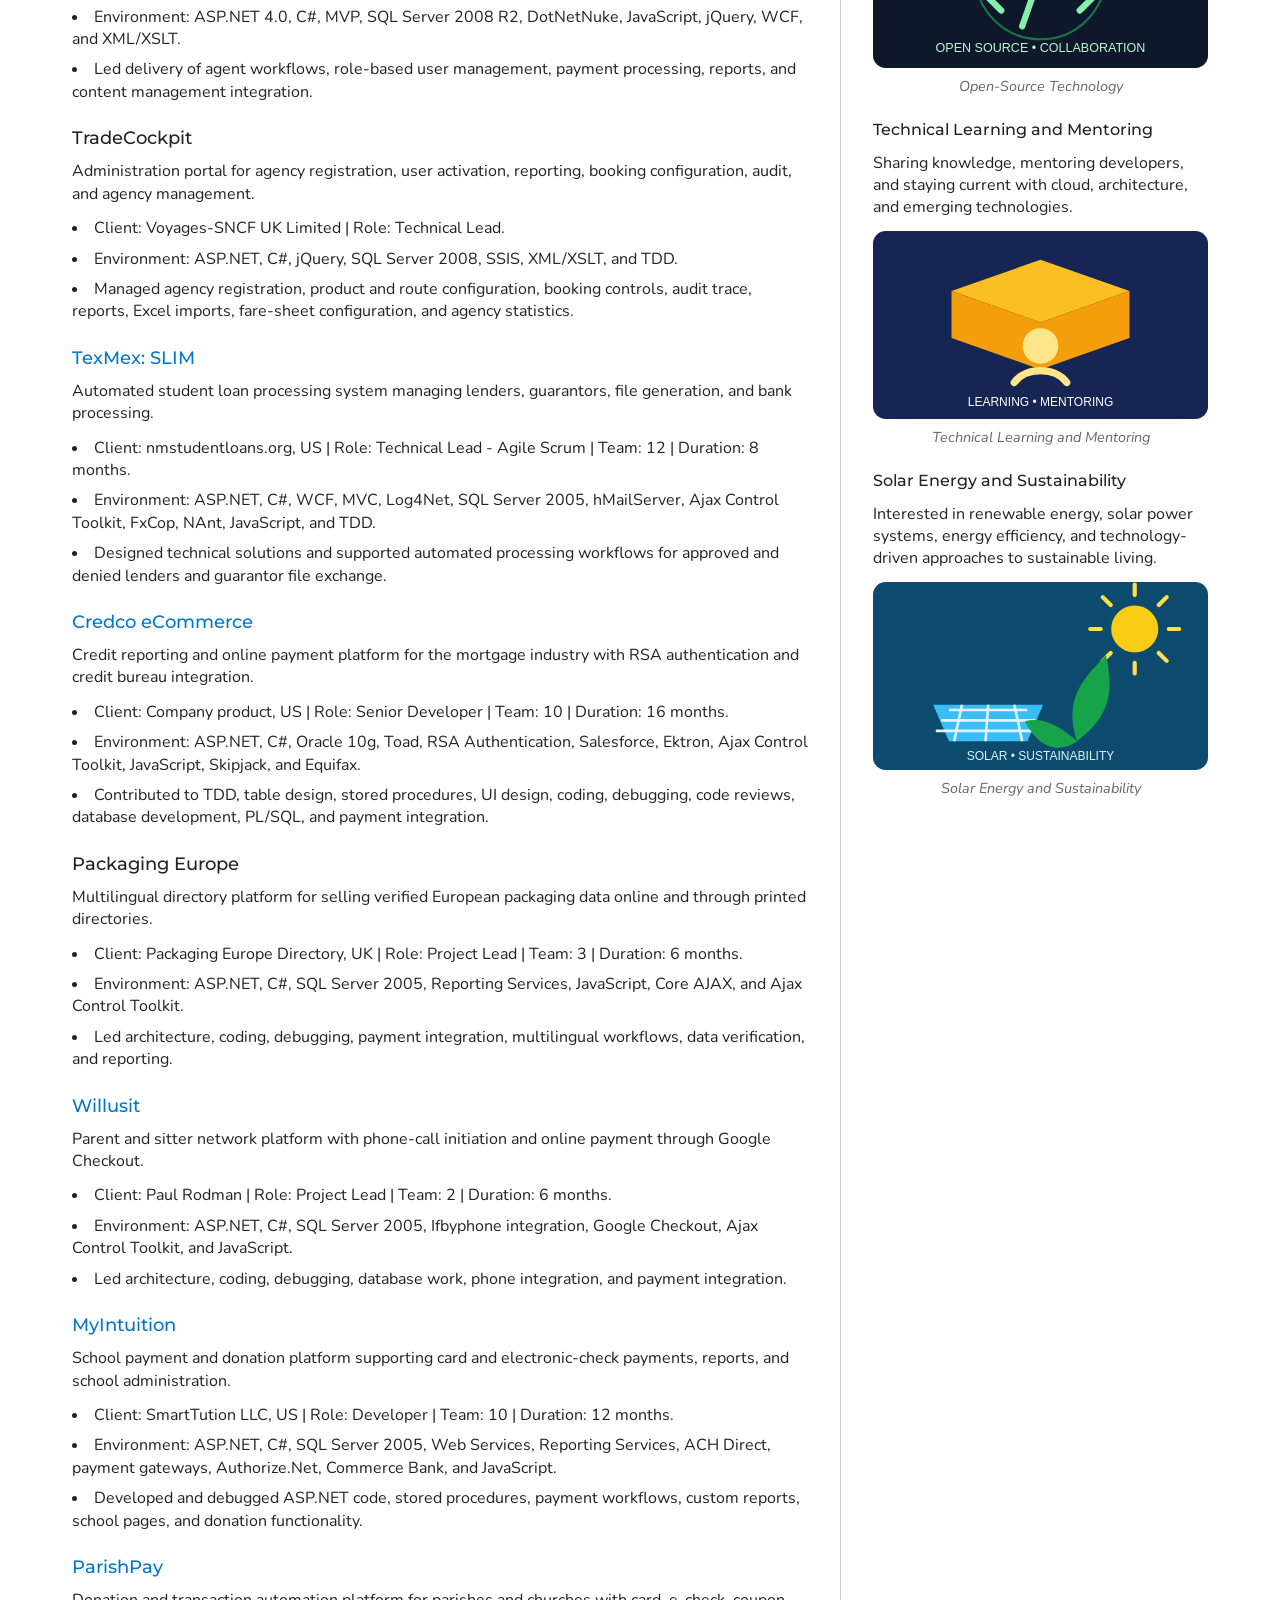
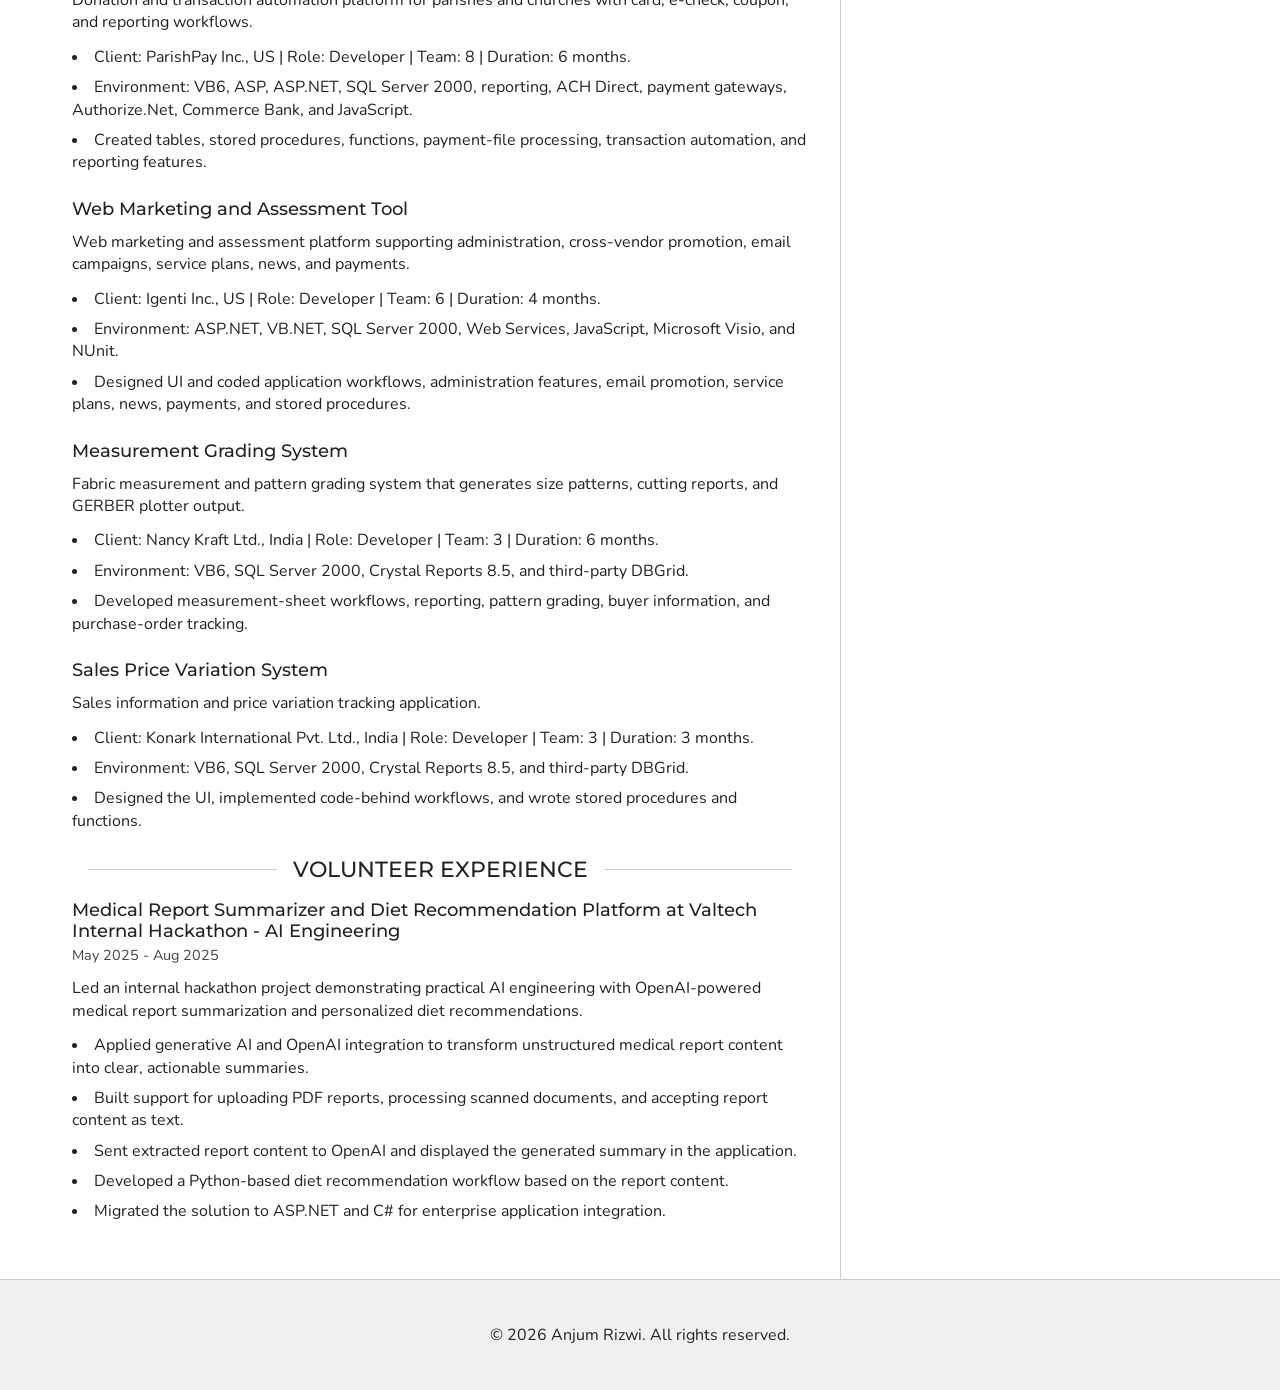
==== commit f73a7ac5: "fixed duration" ====
--- a/index.html
+++ b/index.html
@@ -227,7 +227,7 @@
                   <p>Reservation booking, account management, dashboard, resort, and call-centre agent platform for Holiday Inn Club Vacations.</p>
                   
                     <ul>
-                      <li>Client: OrangeLake, US | Role: Developer - Agile Scrum | Team: 10+ | Duration: 2 months.</li><li>Environment: ASP.NET 4.5.2, C#, SQL Server 2012, JavaScript, ExtJS, Ruby on Rails, and SSIS.</li><li>Maintained and enhanced performance, security, UI, coding, debugging, code reviews, stored procedures, estimation, deployment, unit testing, and team mentoring.</li>
+                      <li>Client: OrangeLake, US | Role: Developer - Agile Scrum | Team: 10+ | Duration: 6 years.</li><li>Environment: ASP.NET 4.5.2, C#, SQL Server 2012, JavaScript, ExtJS, Ruby on Rails, and SSIS.</li><li>Maintained and enhanced performance, security, UI, coding, debugging, code reviews, stored procedures, estimation, deployment, unit testing, and team mentoring.</li>
                     </ul>
                   
                   
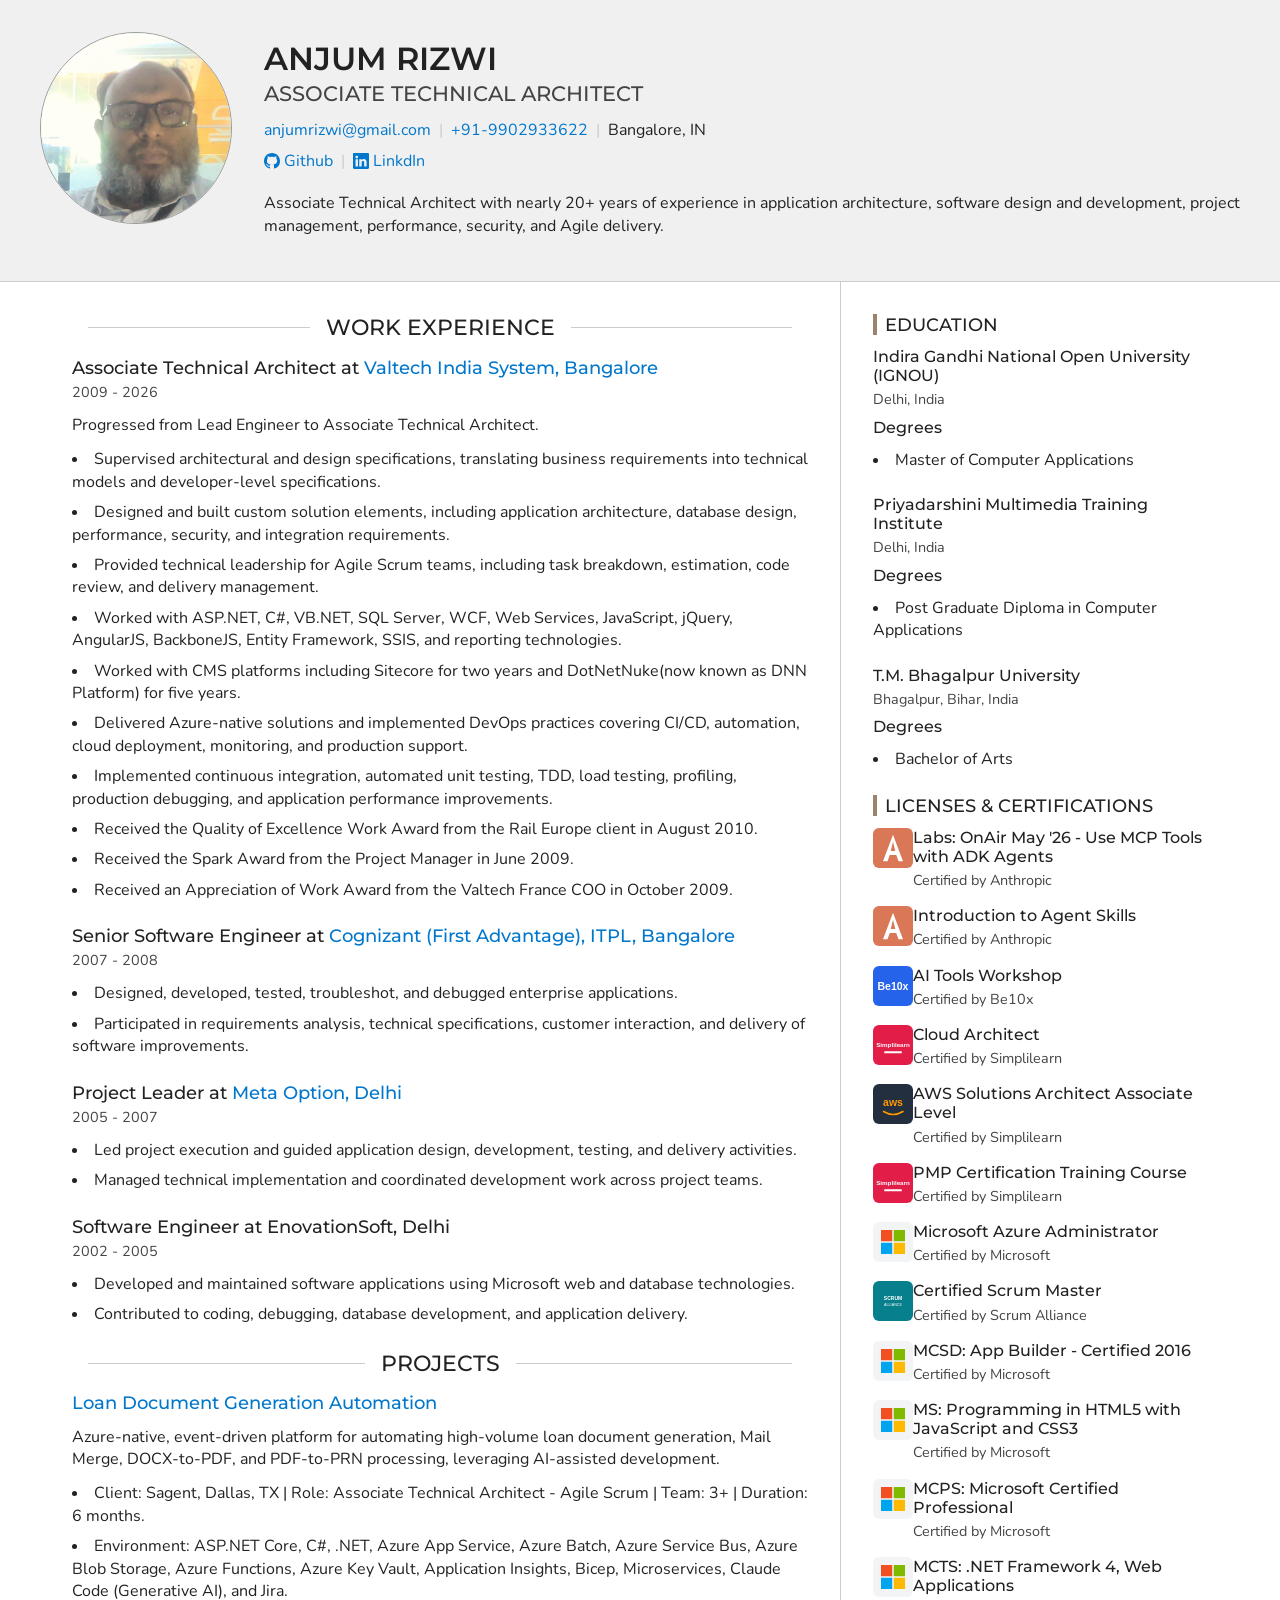
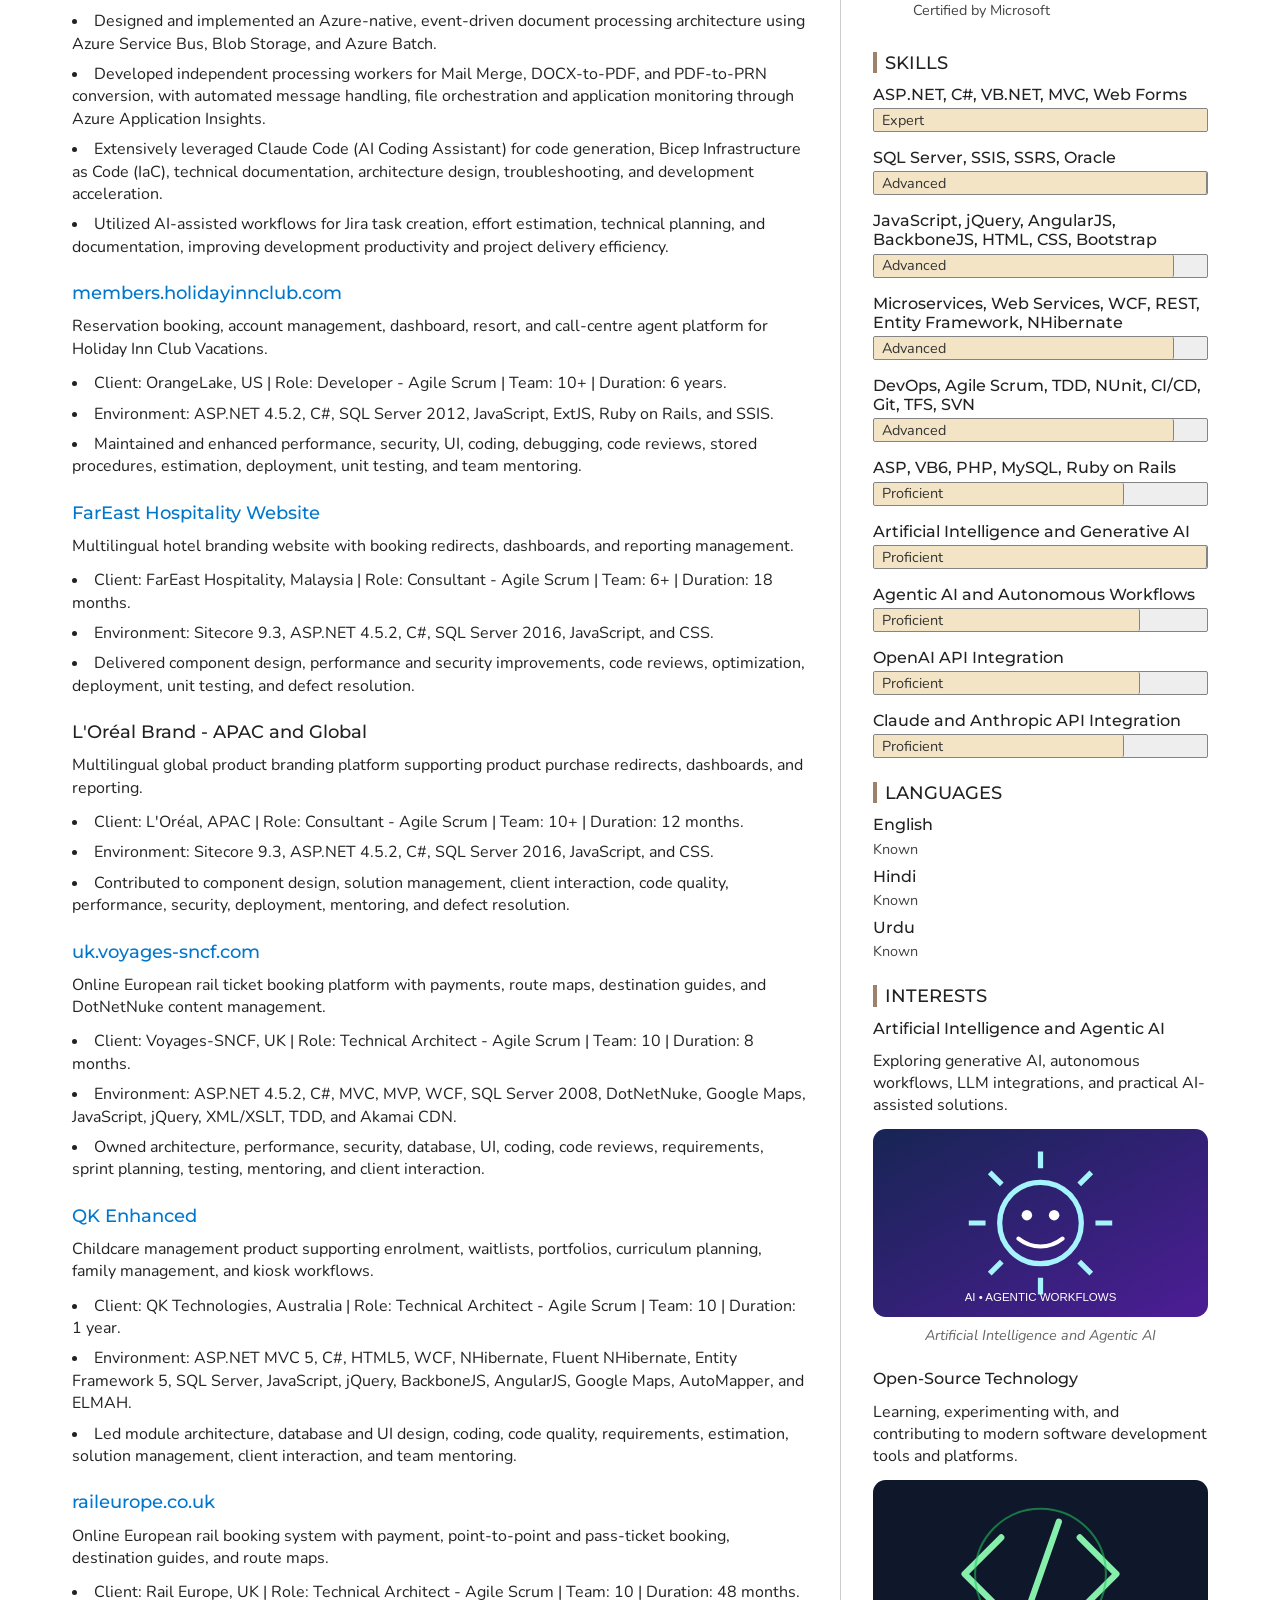
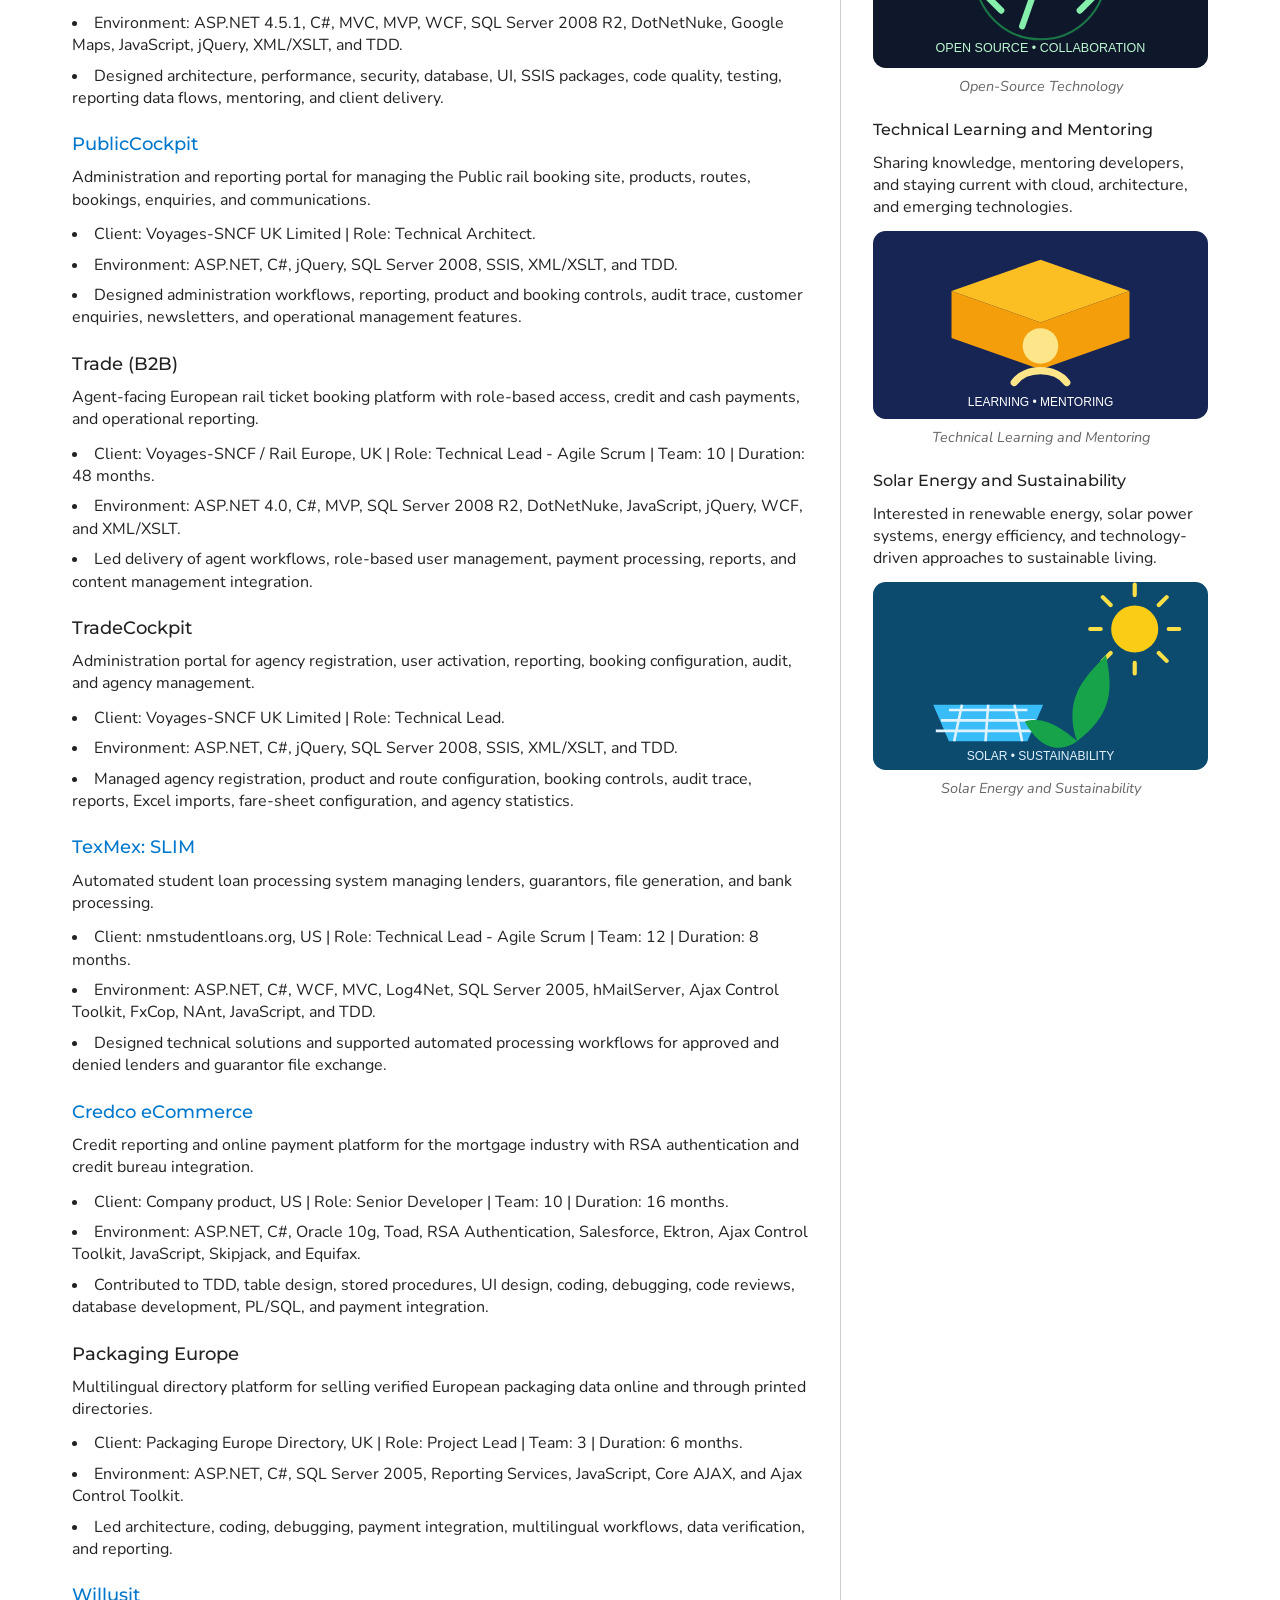
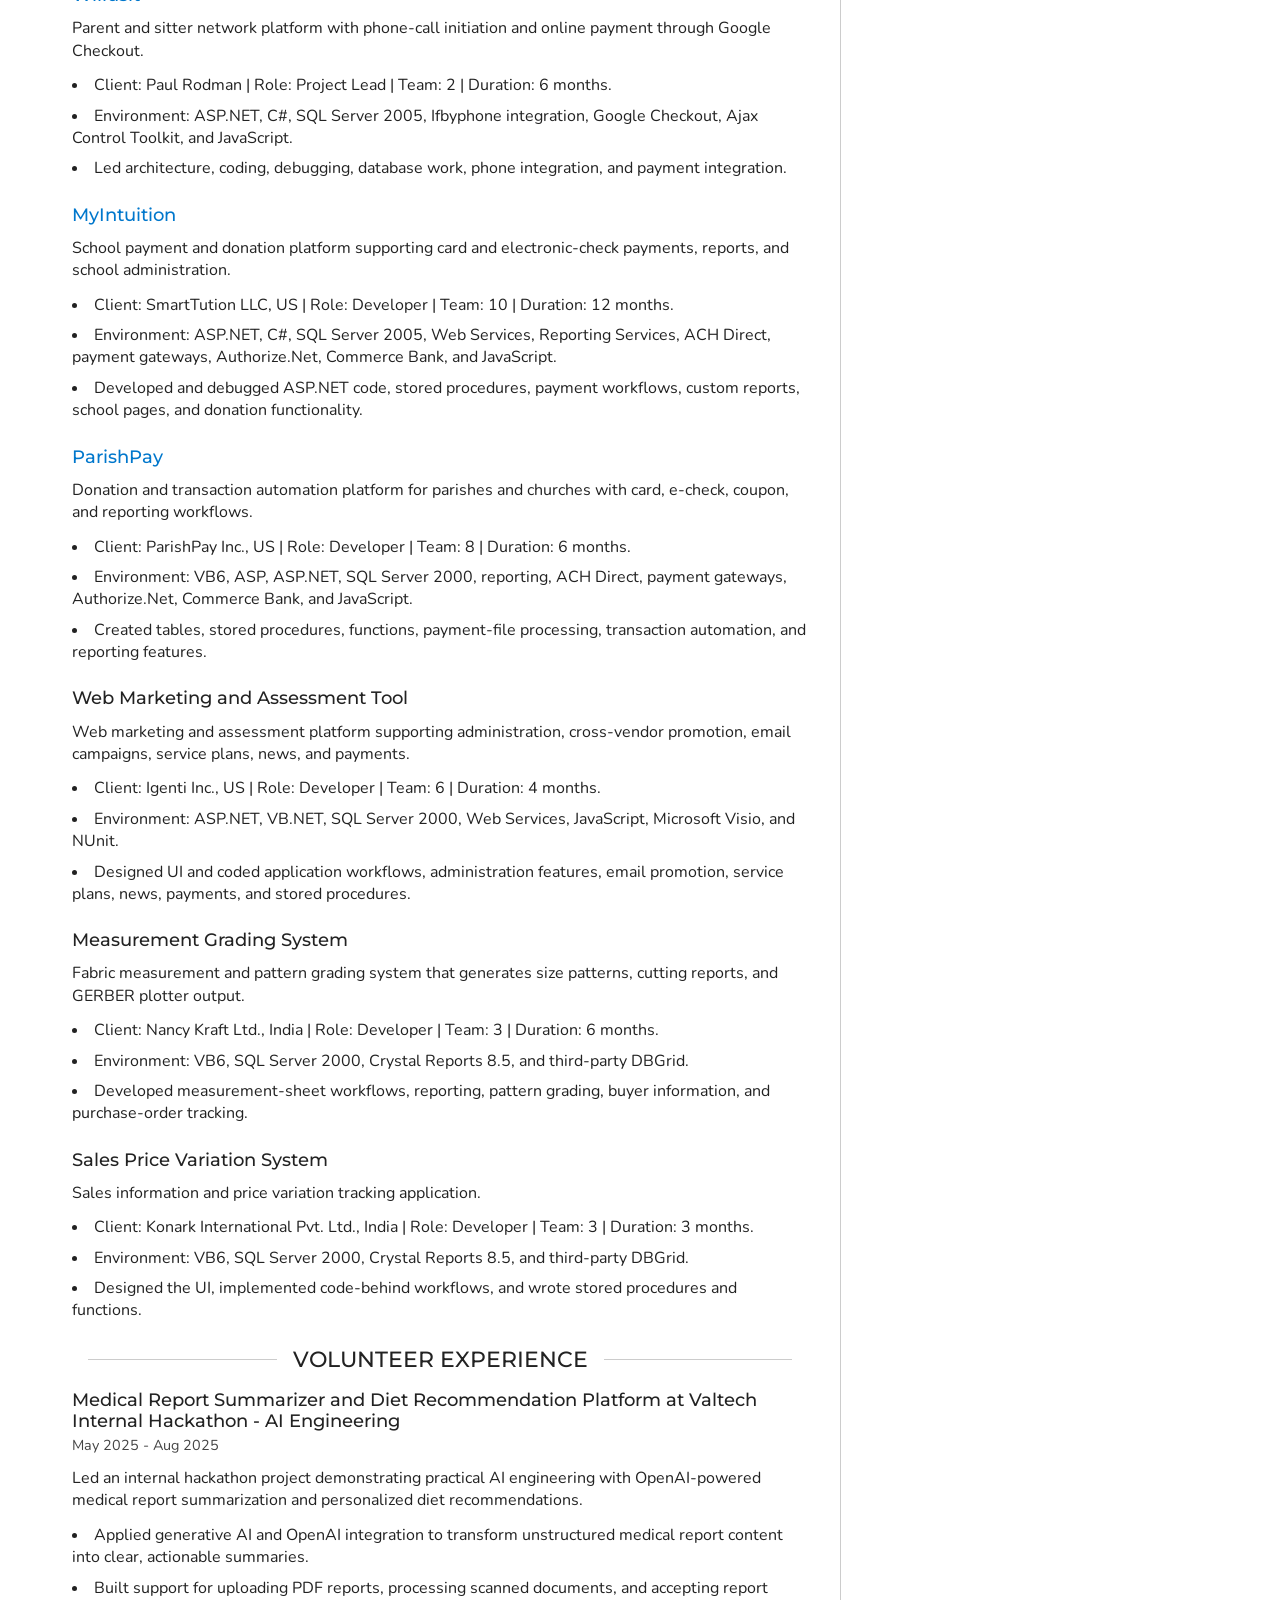
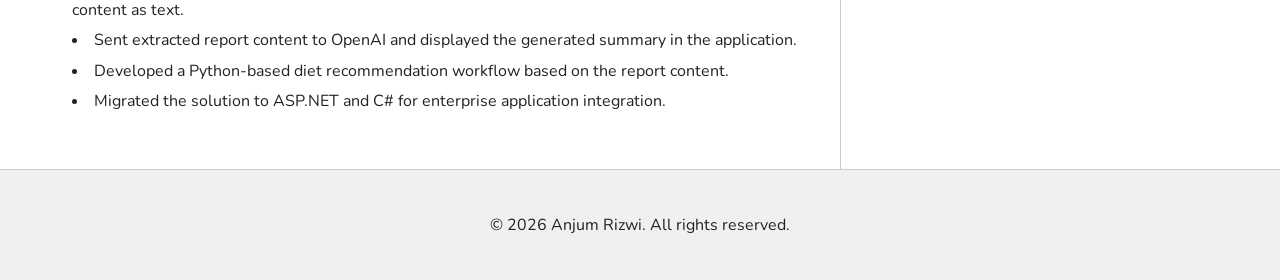
==== commit 3e148734: "Add loan document generation project Co-authored-by: Copilot <223556219+Copilot@users.noreply.github" ====
--- a/index.html
+++ b/index.html
@@ -221,6 +221,21 @@
                 <section>
                   <h3>
                     
+                      <a href="https://sagent.com/">Loan Document Generation Automation</a>
+                    
+                  </h3>
+                  <p>Azure-native, event-driven platform for automating high-volume loan document generation, Mail Merge, DOCX-to-PDF, and PDF-to-PRN processing, leveraging AI-assisted development.</p>
+                  
+                    <ul>
+                      <li>Client: Sagent, Dallas, TX | Role: Associate Technical Architect - Agile Scrum | Team: 3+ | Duration: 6 months.</li><li>Environment: ASP.NET Core, C#, .NET, Azure App Service, Azure Batch, Azure Service Bus, Azure Blob Storage, Azure Functions, Azure Key Vault, Application Insights, Bicep, Microservices, Claude Code (Generative AI), and Jira.</li><li>Designed and implemented an Azure-native, event-driven document processing architecture using Azure Service Bus, Blob Storage, and Azure Batch.</li><li>Developed independent processing workers for Mail Merge, DOCX-to-PDF, and PDF-to-PRN conversion, with automated message handling, file orchestration and application monitoring through Azure Application Insights.</li><li>Extensively leveraged Claude Code (AI Coding Assistant) for code generation, Bicep Infrastructure as Code (IaC), technical documentation, architecture design, troubleshooting, and development acceleration.</li><li>Utilized AI-assisted workflows for Jira task creation, effort estimation, technical planning, and documentation, improving development productivity and project delivery efficiency.</li>
+                    </ul>
+                  
+                  
+                </section>
+              
+                <section>
+                  <h3>
+                    
                       <a href="https://members.holidayinnclub.com/">members.holidayinnclub.com</a>
                     
                   </h3>
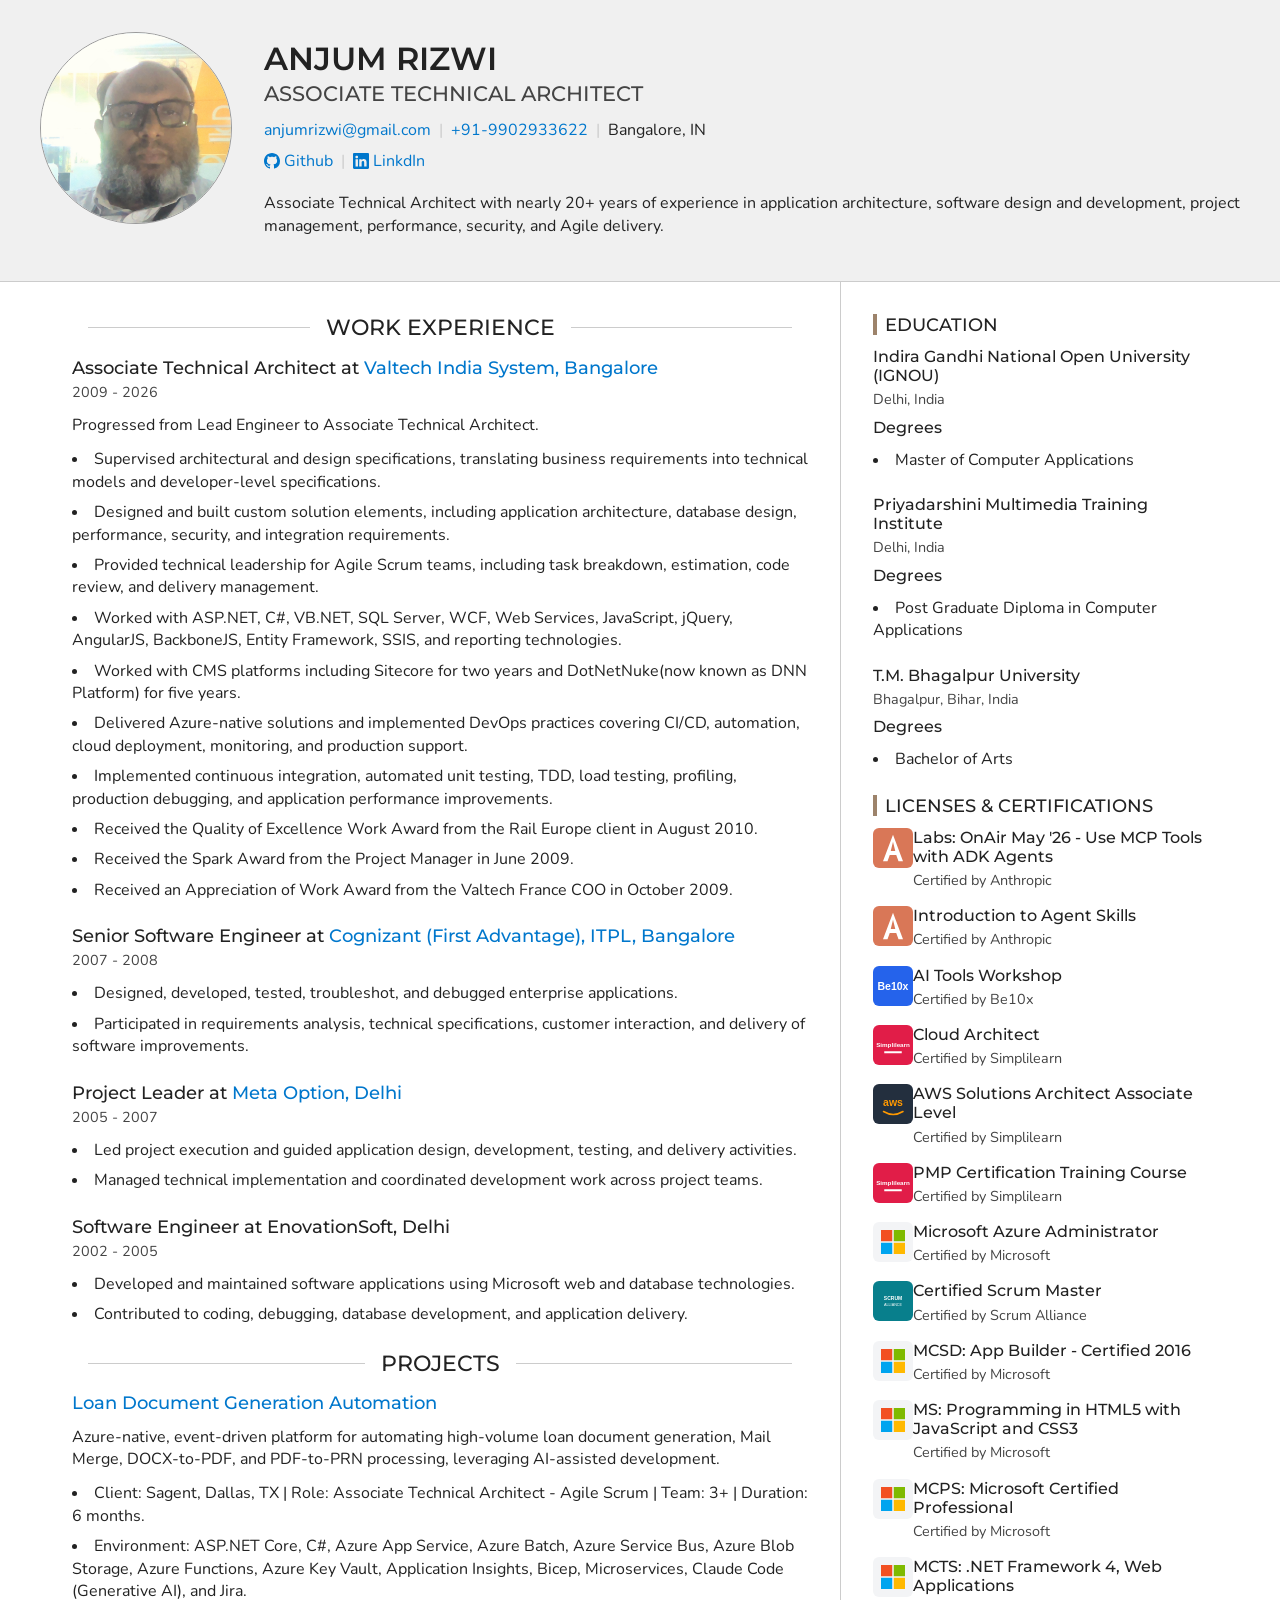
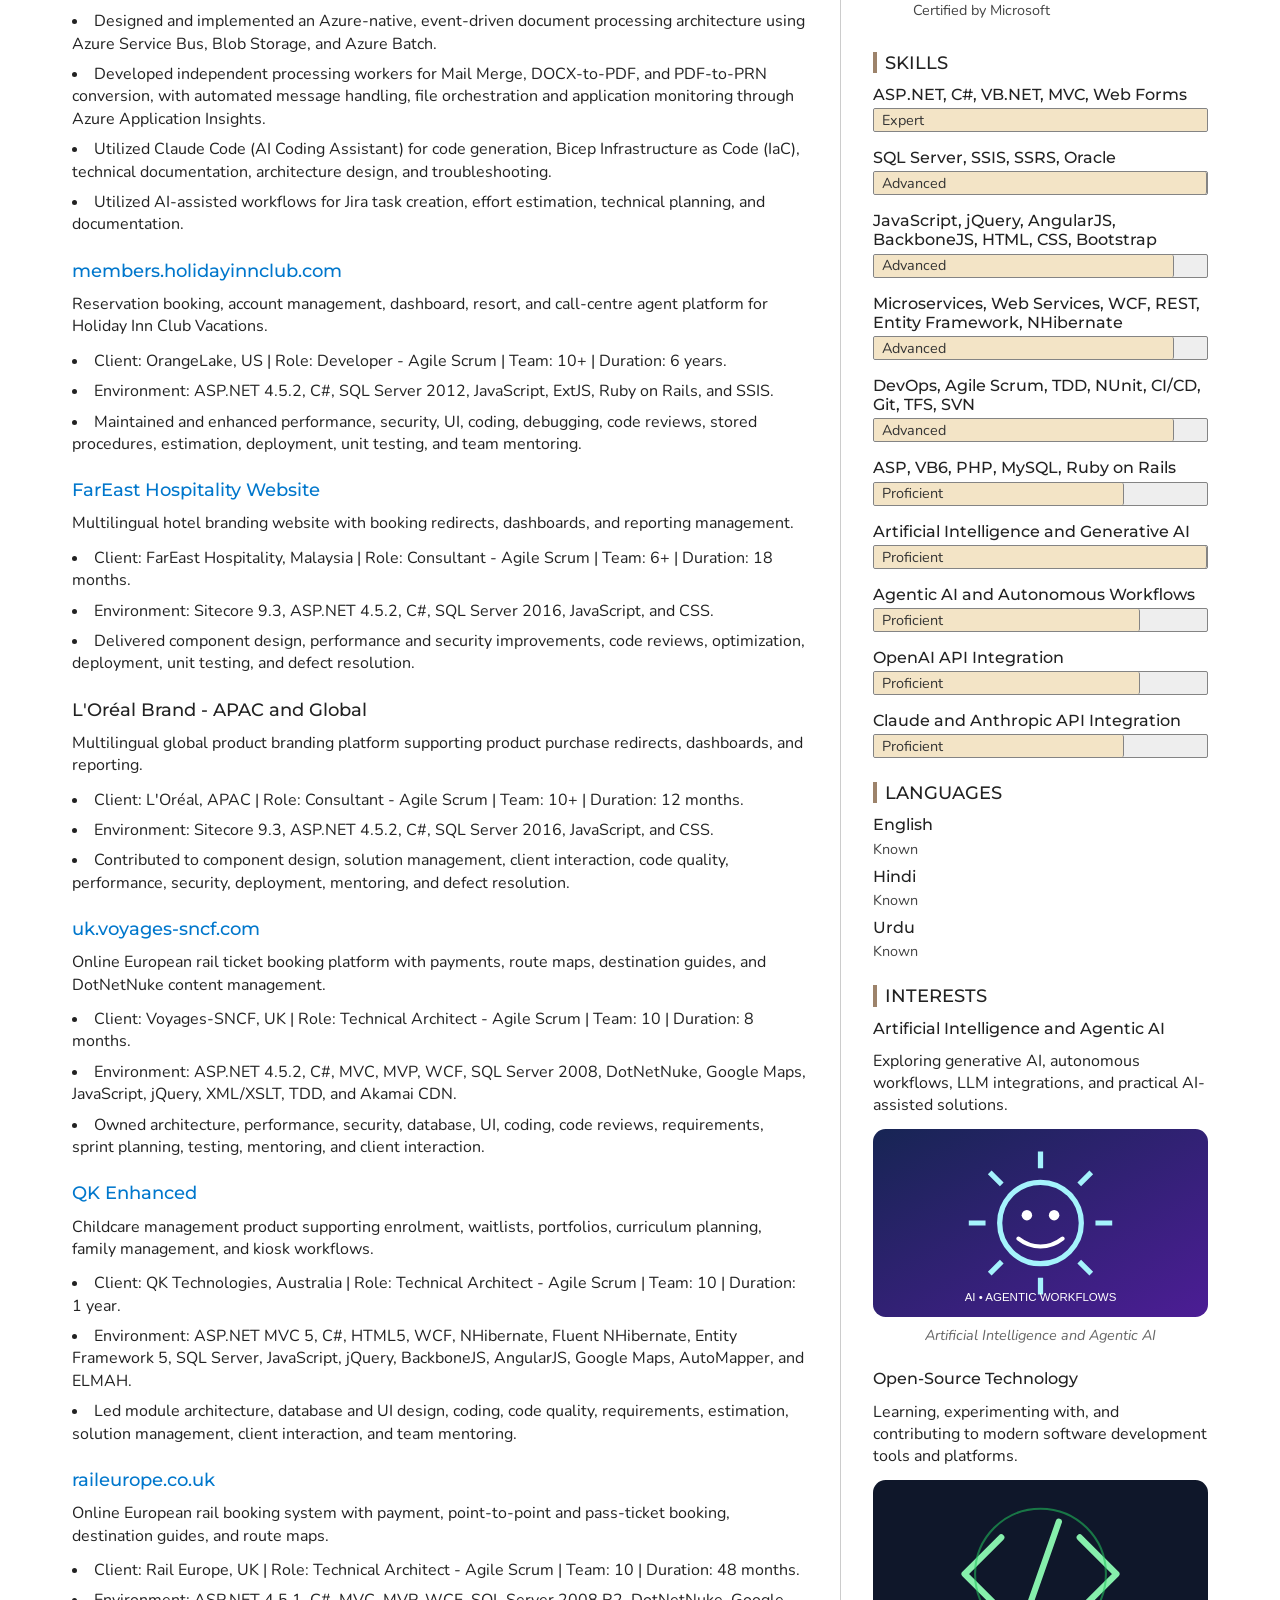
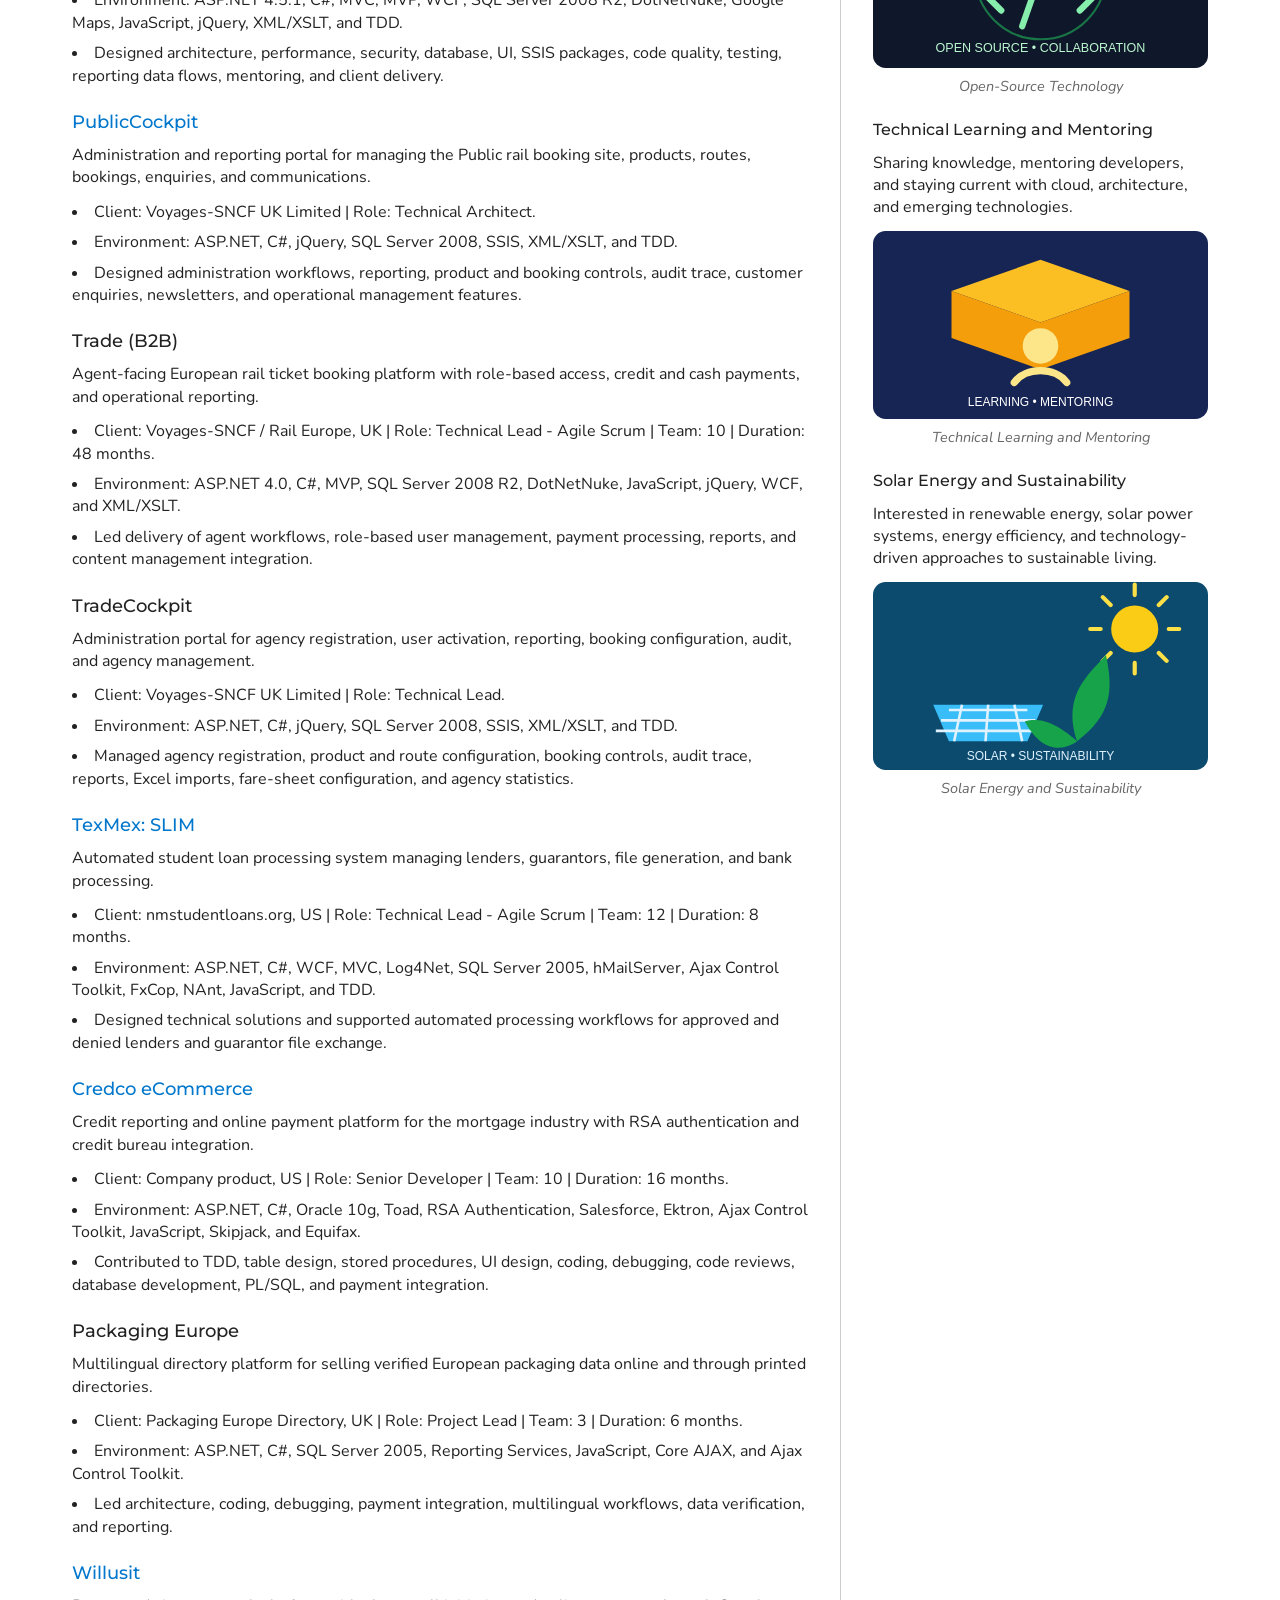
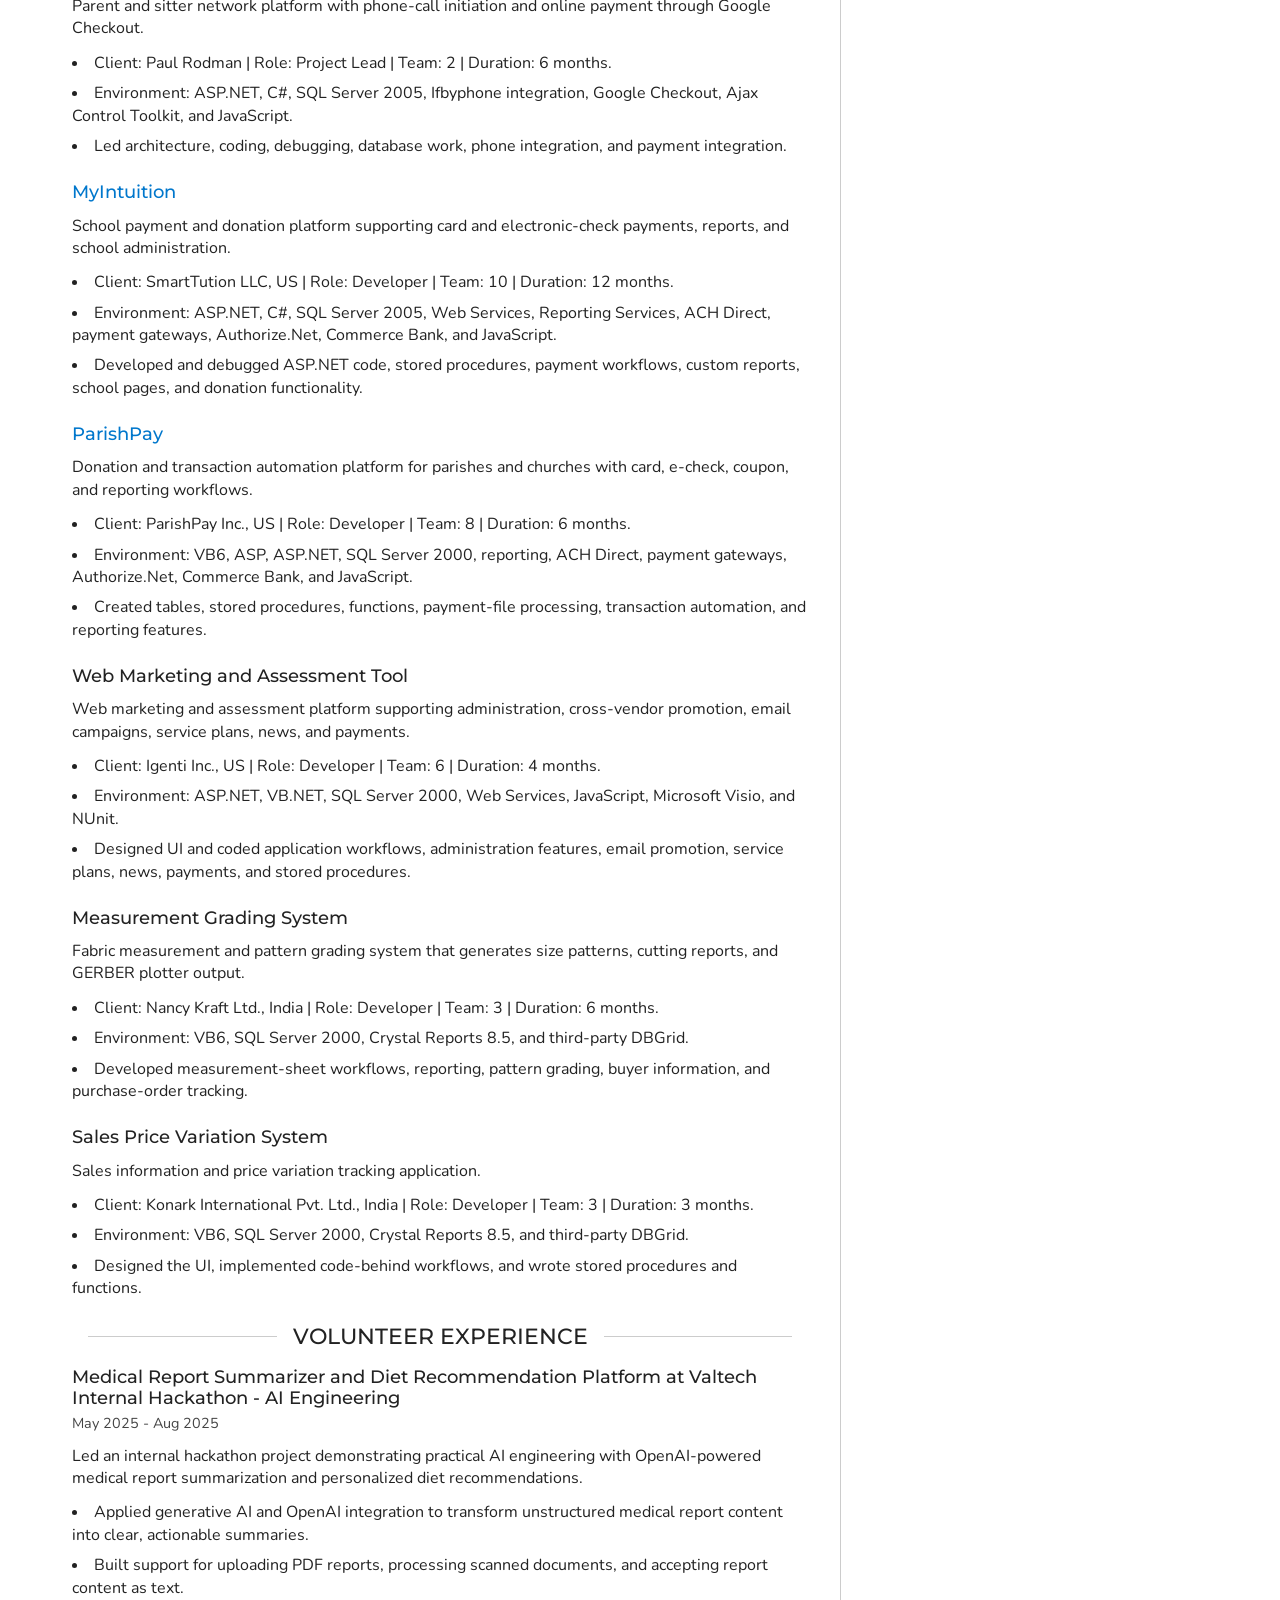
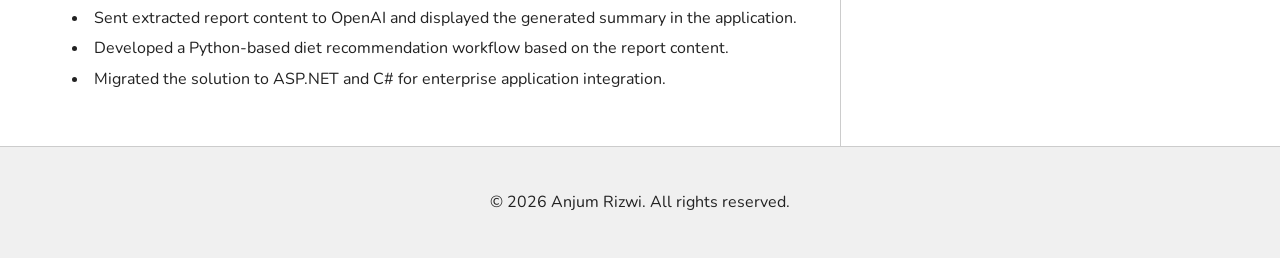
==== commit 2035c628: "Add loan document generation project Co-authored-by: Copilot <223556219+Copilot@users.noreply.github" ====
--- a/index.html
+++ b/index.html
@@ -227,7 +227,7 @@
                   <p>Azure-native, event-driven platform for automating high-volume loan document generation, Mail Merge, DOCX-to-PDF, and PDF-to-PRN processing, leveraging AI-assisted development.</p>
                   
                     <ul>
-                      <li>Client: Sagent, Dallas, TX | Role: Associate Technical Architect - Agile Scrum | Team: 3+ | Duration: 6 months.</li><li>Environment: ASP.NET Core, C#, .NET, Azure App Service, Azure Batch, Azure Service Bus, Azure Blob Storage, Azure Functions, Azure Key Vault, Application Insights, Bicep, Microservices, Claude Code (Generative AI), and Jira.</li><li>Designed and implemented an Azure-native, event-driven document processing architecture using Azure Service Bus, Blob Storage, and Azure Batch.</li><li>Developed independent processing workers for Mail Merge, DOCX-to-PDF, and PDF-to-PRN conversion, with automated message handling, file orchestration and application monitoring through Azure Application Insights.</li><li>Extensively leveraged Claude Code (AI Coding Assistant) for code generation, Bicep Infrastructure as Code (IaC), technical documentation, architecture design, troubleshooting, and development acceleration.</li><li>Utilized AI-assisted workflows for Jira task creation, effort estimation, technical planning, and documentation, improving development productivity and project delivery efficiency.</li>
+                      <li>Client: Sagent, Dallas, TX | Role: Associate Technical Architect - Agile Scrum | Team: 3+ | Duration: 6 months.</li><li>Environment: ASP.NET Core, C#, Azure App Service, Azure Batch, Azure Service Bus, Azure Blob Storage, Azure Functions, Azure Key Vault, Application Insights, Bicep, Microservices, Claude Code (Generative AI), and Jira.</li><li>Designed and implemented an Azure-native, event-driven document processing architecture using Azure Service Bus, Blob Storage, and Azure Batch.</li><li>Developed independent processing workers for Mail Merge, DOCX-to-PDF, and PDF-to-PRN conversion, with automated message handling, file orchestration and application monitoring through Azure Application Insights.</li><li>Utilized Claude Code (AI Coding Assistant) for code generation, Bicep Infrastructure as Code (IaC), technical documentation, architecture design, and troubleshooting.</li><li>Utilized AI-assisted workflows for Jira task creation, effort estimation, technical planning, and documentation.</li>
                     </ul>
                   
                   
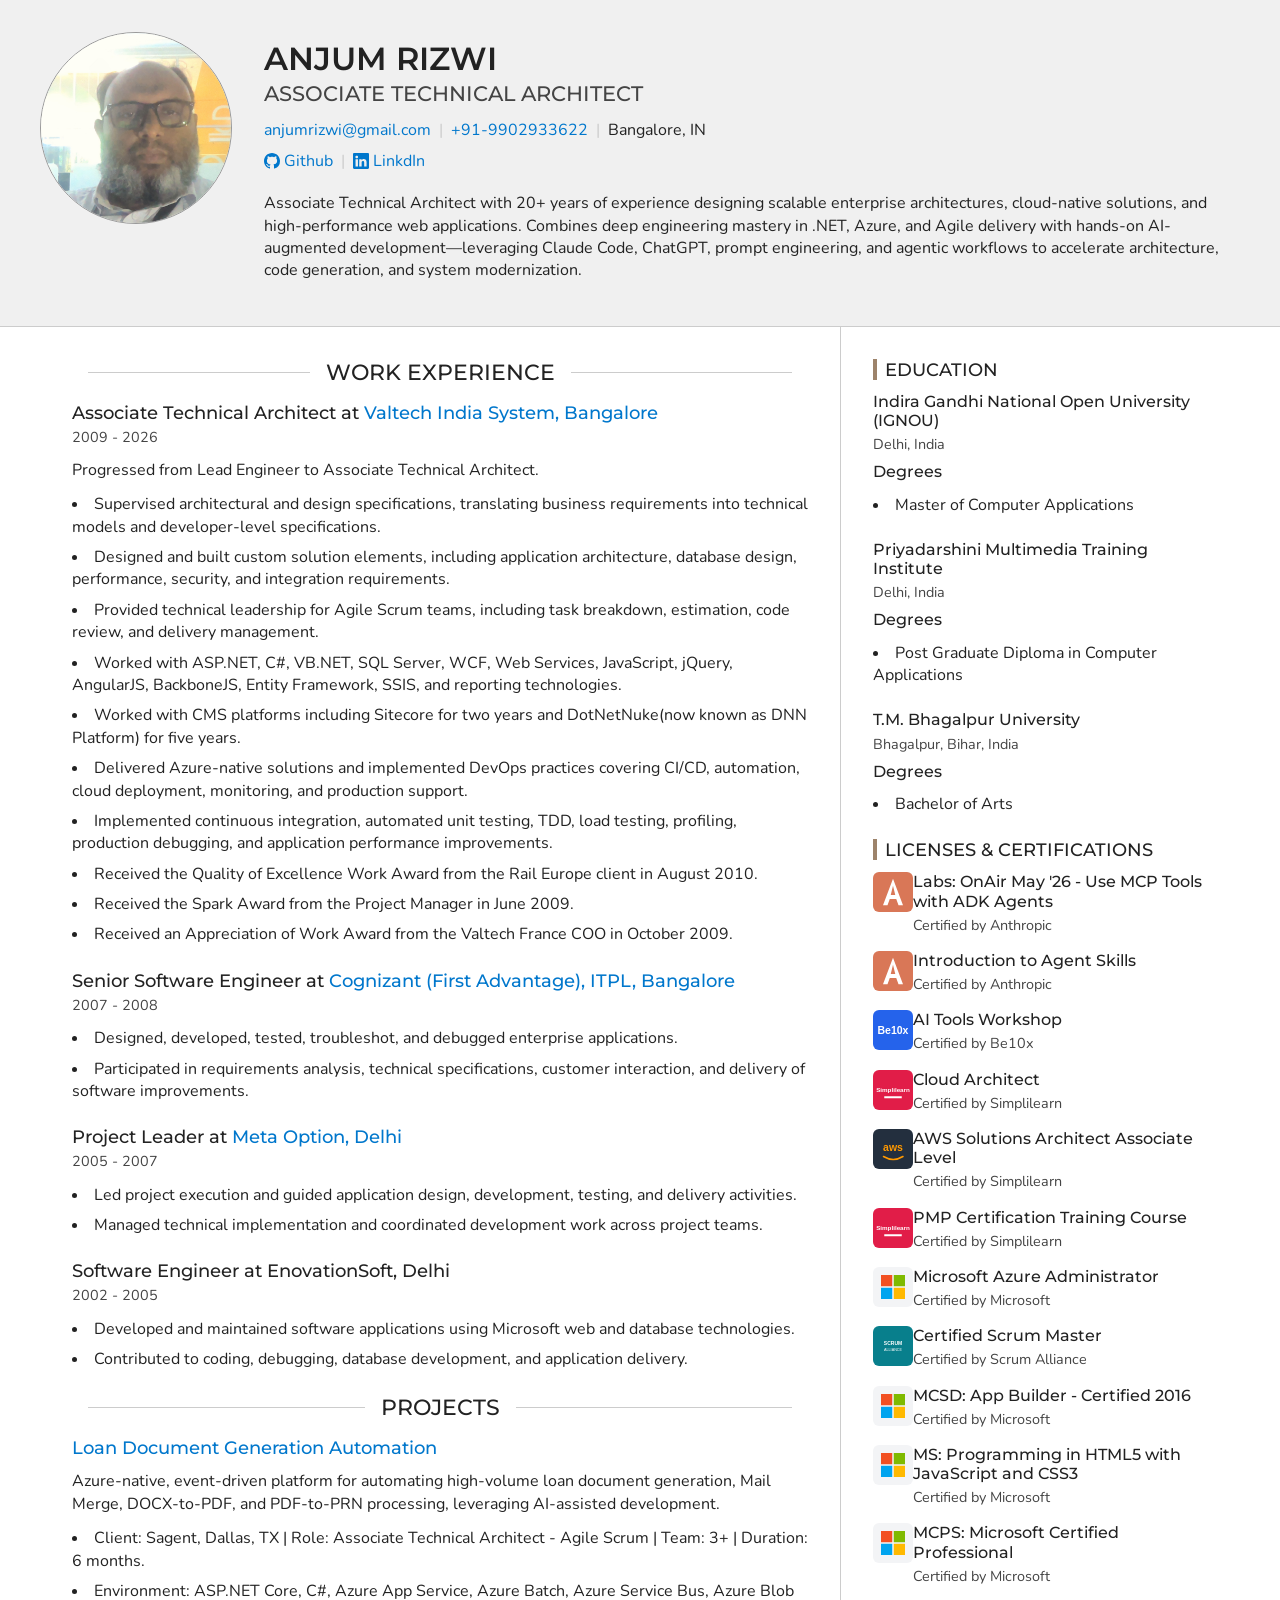
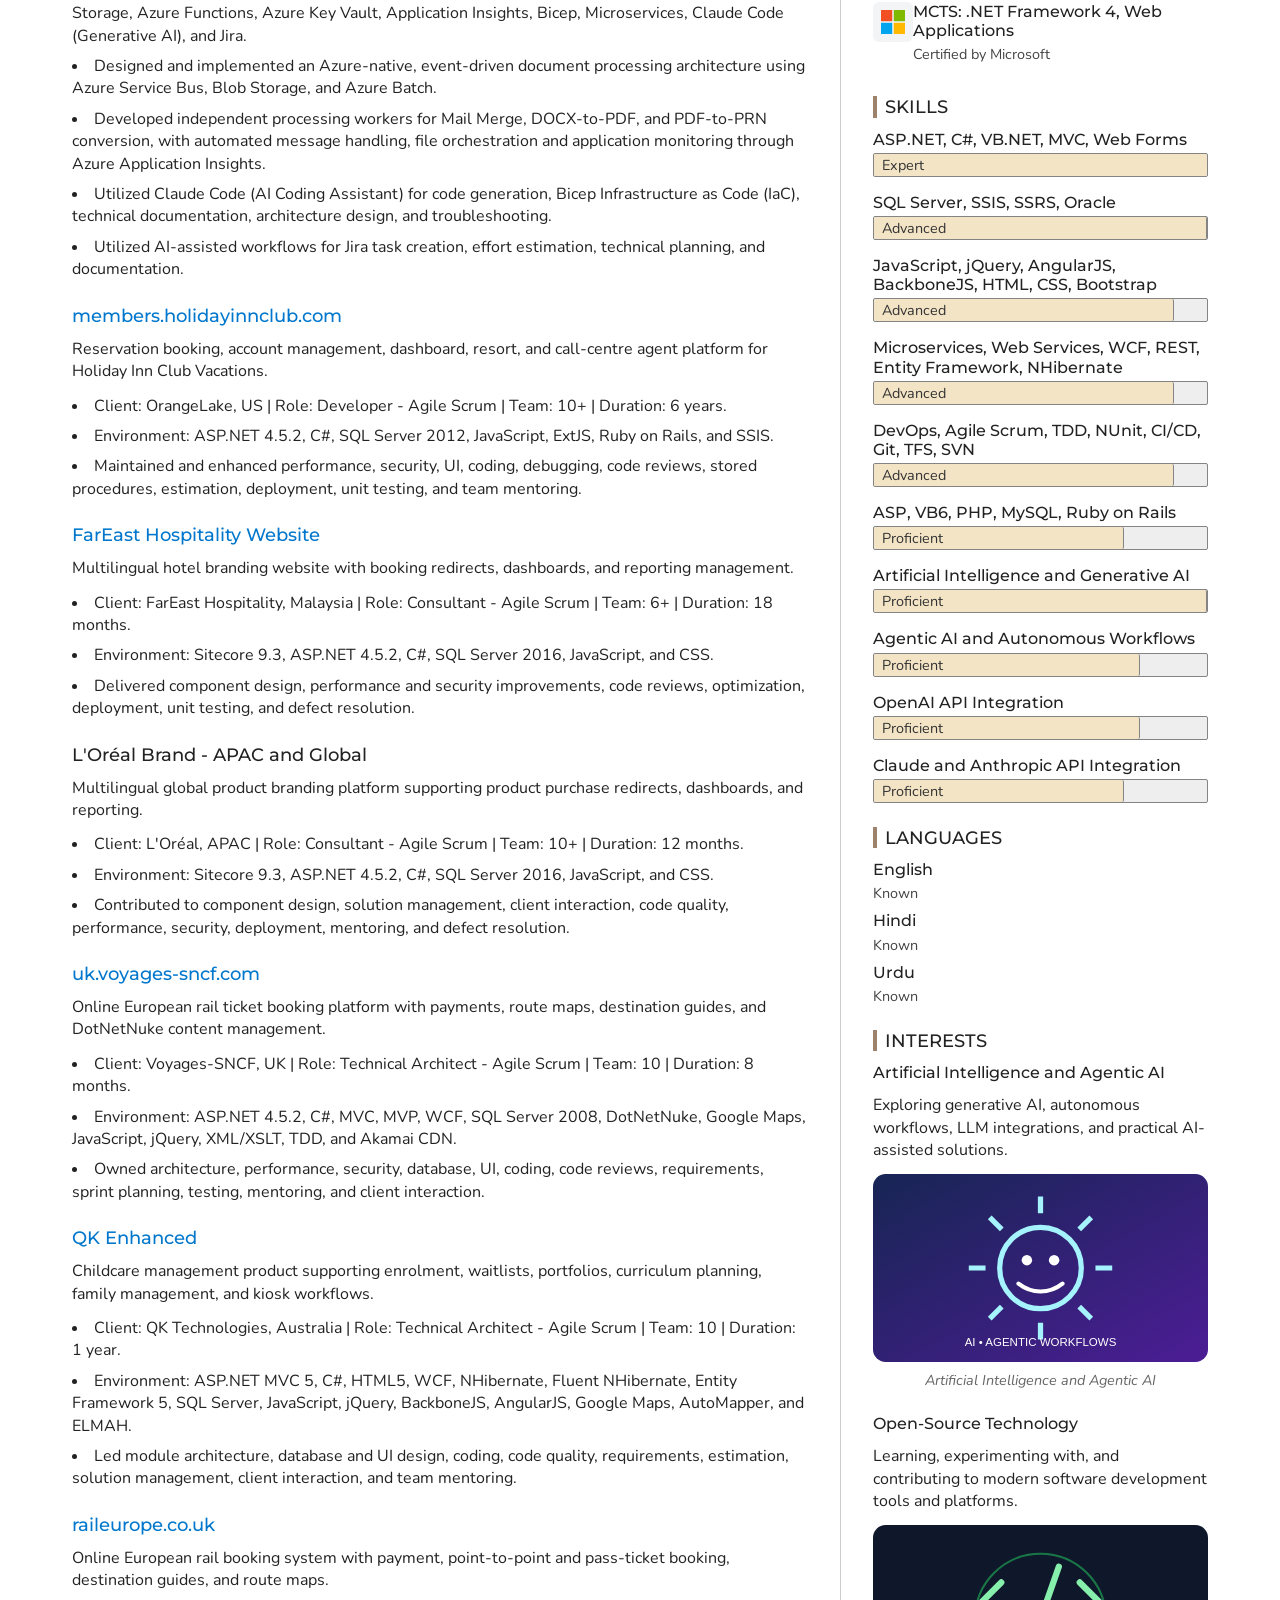
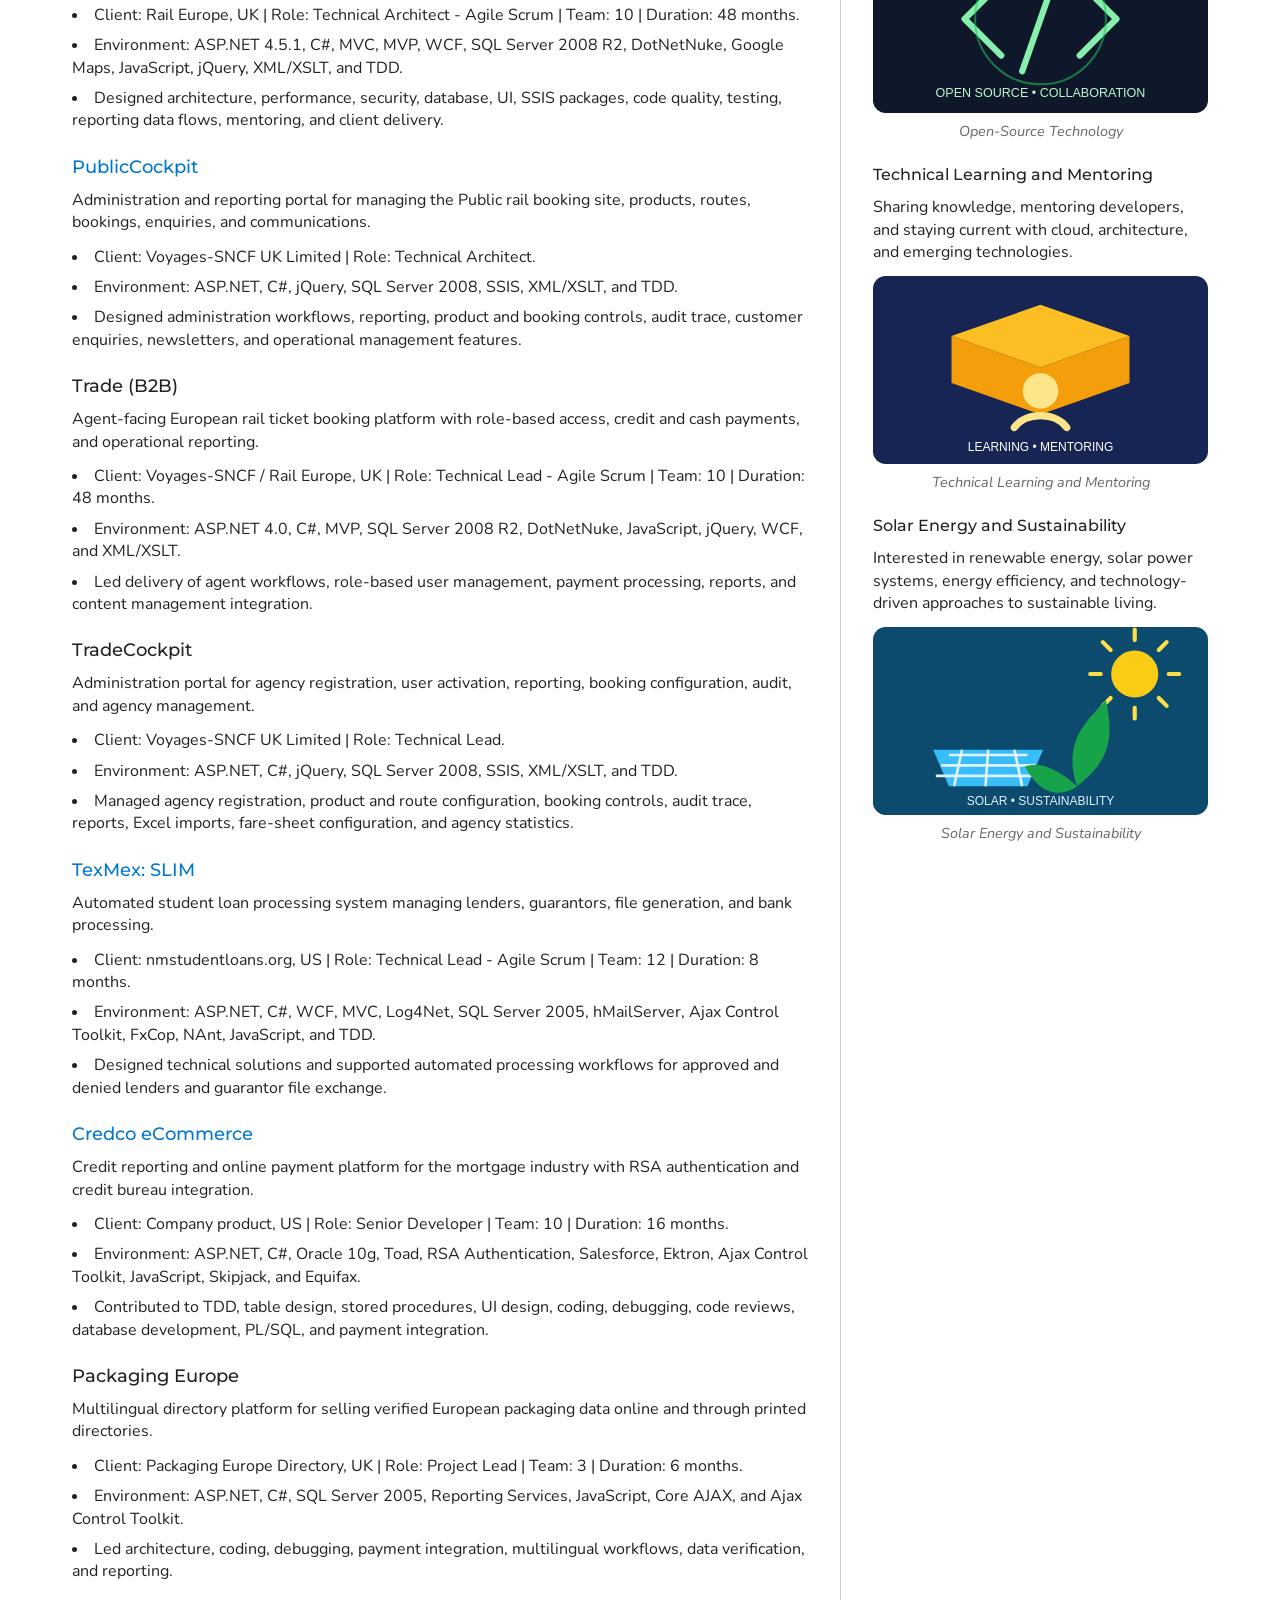
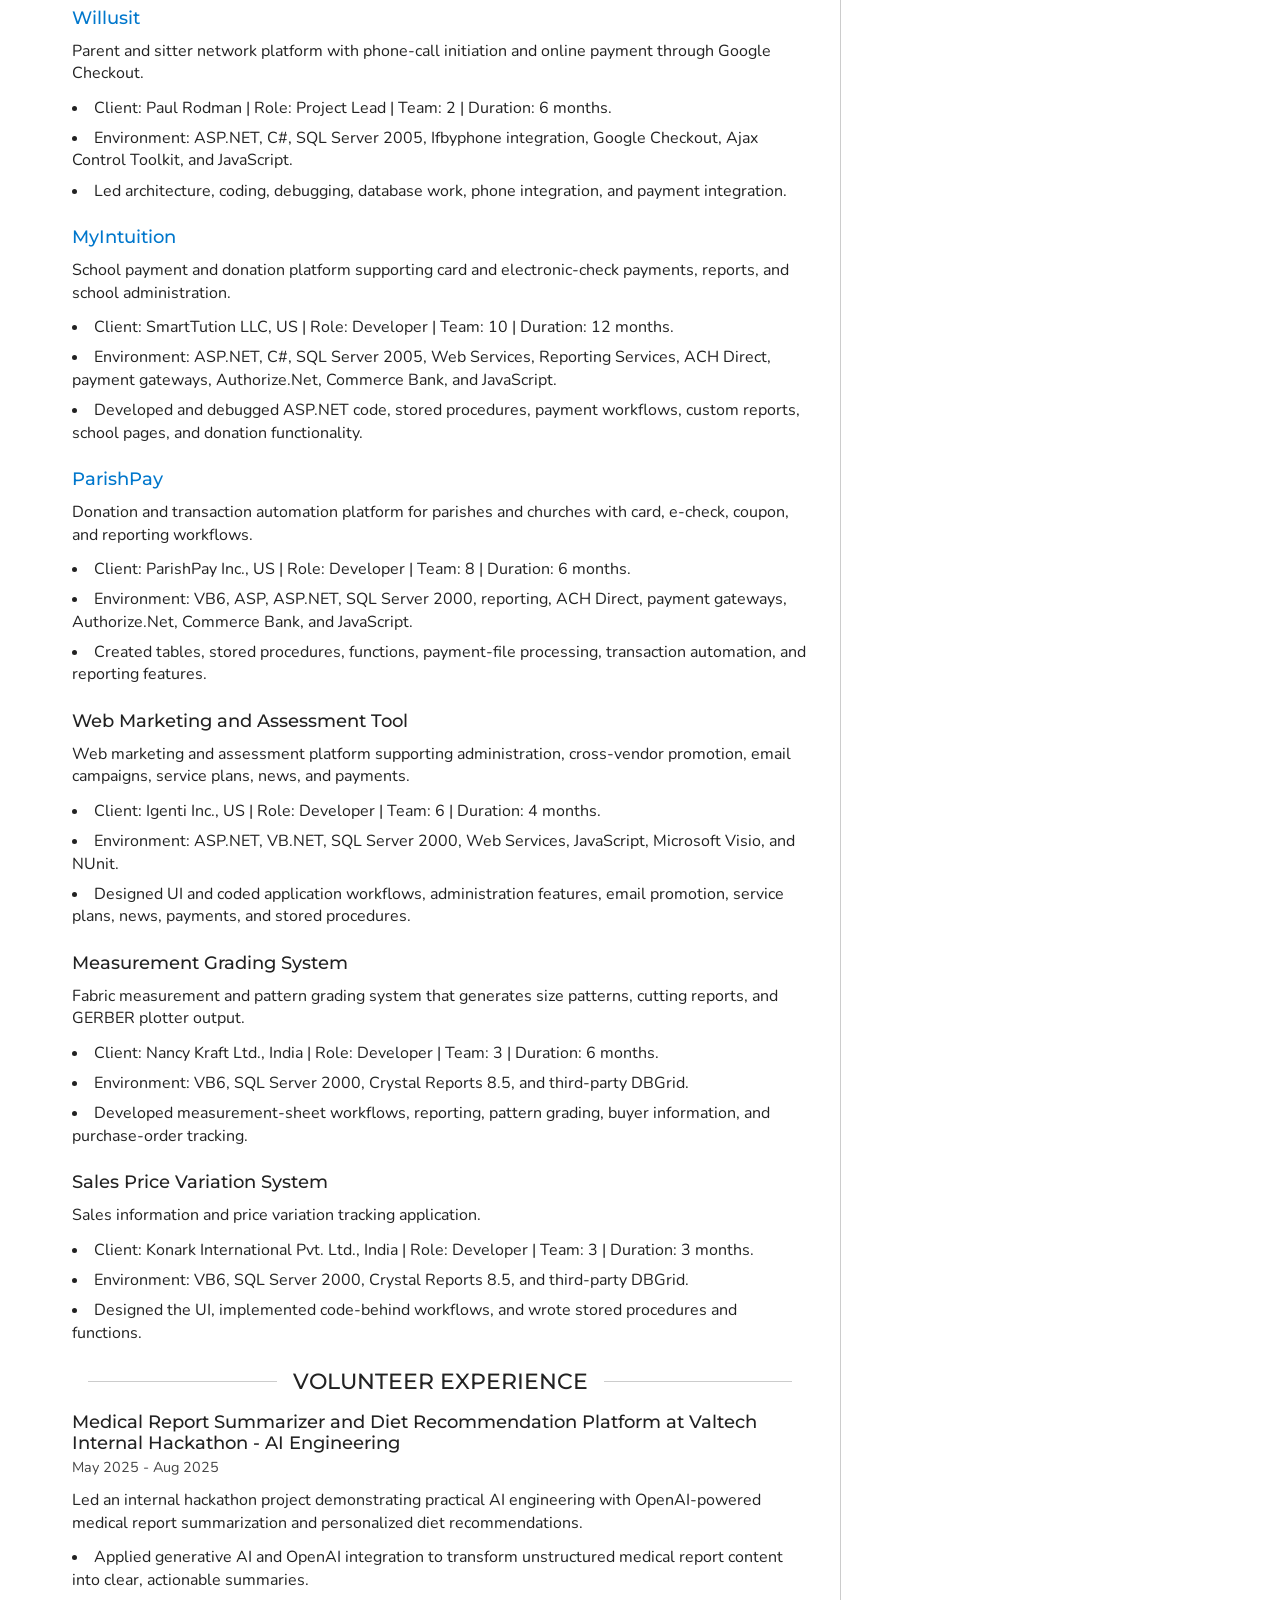
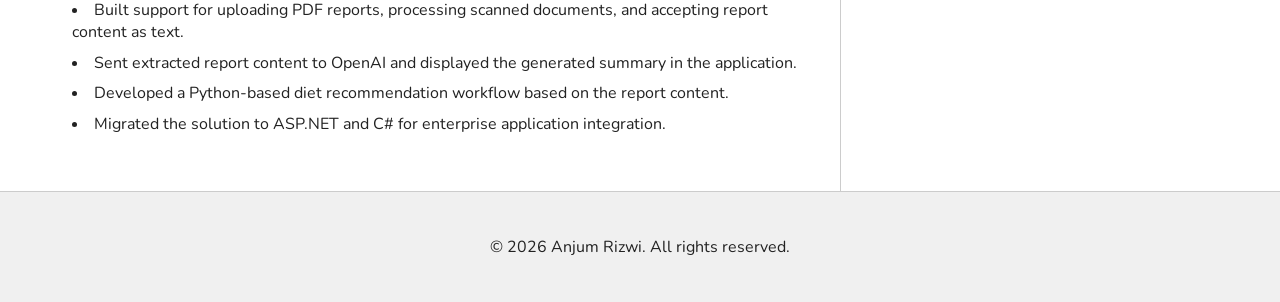
==== commit d5861461: "added ai skill" ====
--- a/index.html
+++ b/index.html
@@ -6,7 +6,7 @@
 
     <!-- Site Info -->
     <title>Anjum Rizwi - Portfolio</title>
-    <meta name="description" content="Anjum Rizwi - Associate Technical Architect with nearly 20+ years of experience in application architecture, software design and development, project management, performance, security, and Agile delivery.">
+    <meta name="description" content="Anjum Rizwi - Associate Technical Architect with 20+ years of experience designing scalable enterprise architectures, cloud-native solutions, and high-performance web applications. Combines deep engineering mastery in .NET, Azure, and Agile delivery with hands-on AI-augmented development—leveraging Claude Code, ChatGPT, prompt engineering, and agentic workflows to accelerate architecture, code generation, and system modernization.">
     <meta name="author" content="Anjum Rizwi">
 
     <!-- Open Graph Tags: The title of the page for social media sharing. It can match the title tag or be more descriptive. -->
@@ -130,7 +130,7 @@
                 
               </ul>
             
-            <p class="header-summary">Associate Technical Architect with nearly 20+ years of experience in application architecture, software design and development, project management, performance, security, and Agile delivery.</p>
+            <p class="header-summary">Associate Technical Architect with 20+ years of experience designing scalable enterprise architectures, cloud-native solutions, and high-performance web applications. Combines deep engineering mastery in .NET, Azure, and Agile delivery with hands-on AI-augmented development—leveraging Claude Code, ChatGPT, prompt engineering, and agentic workflows to accelerate architecture, code generation, and system modernization.</p>
           </div>
         </div>
       </div>
